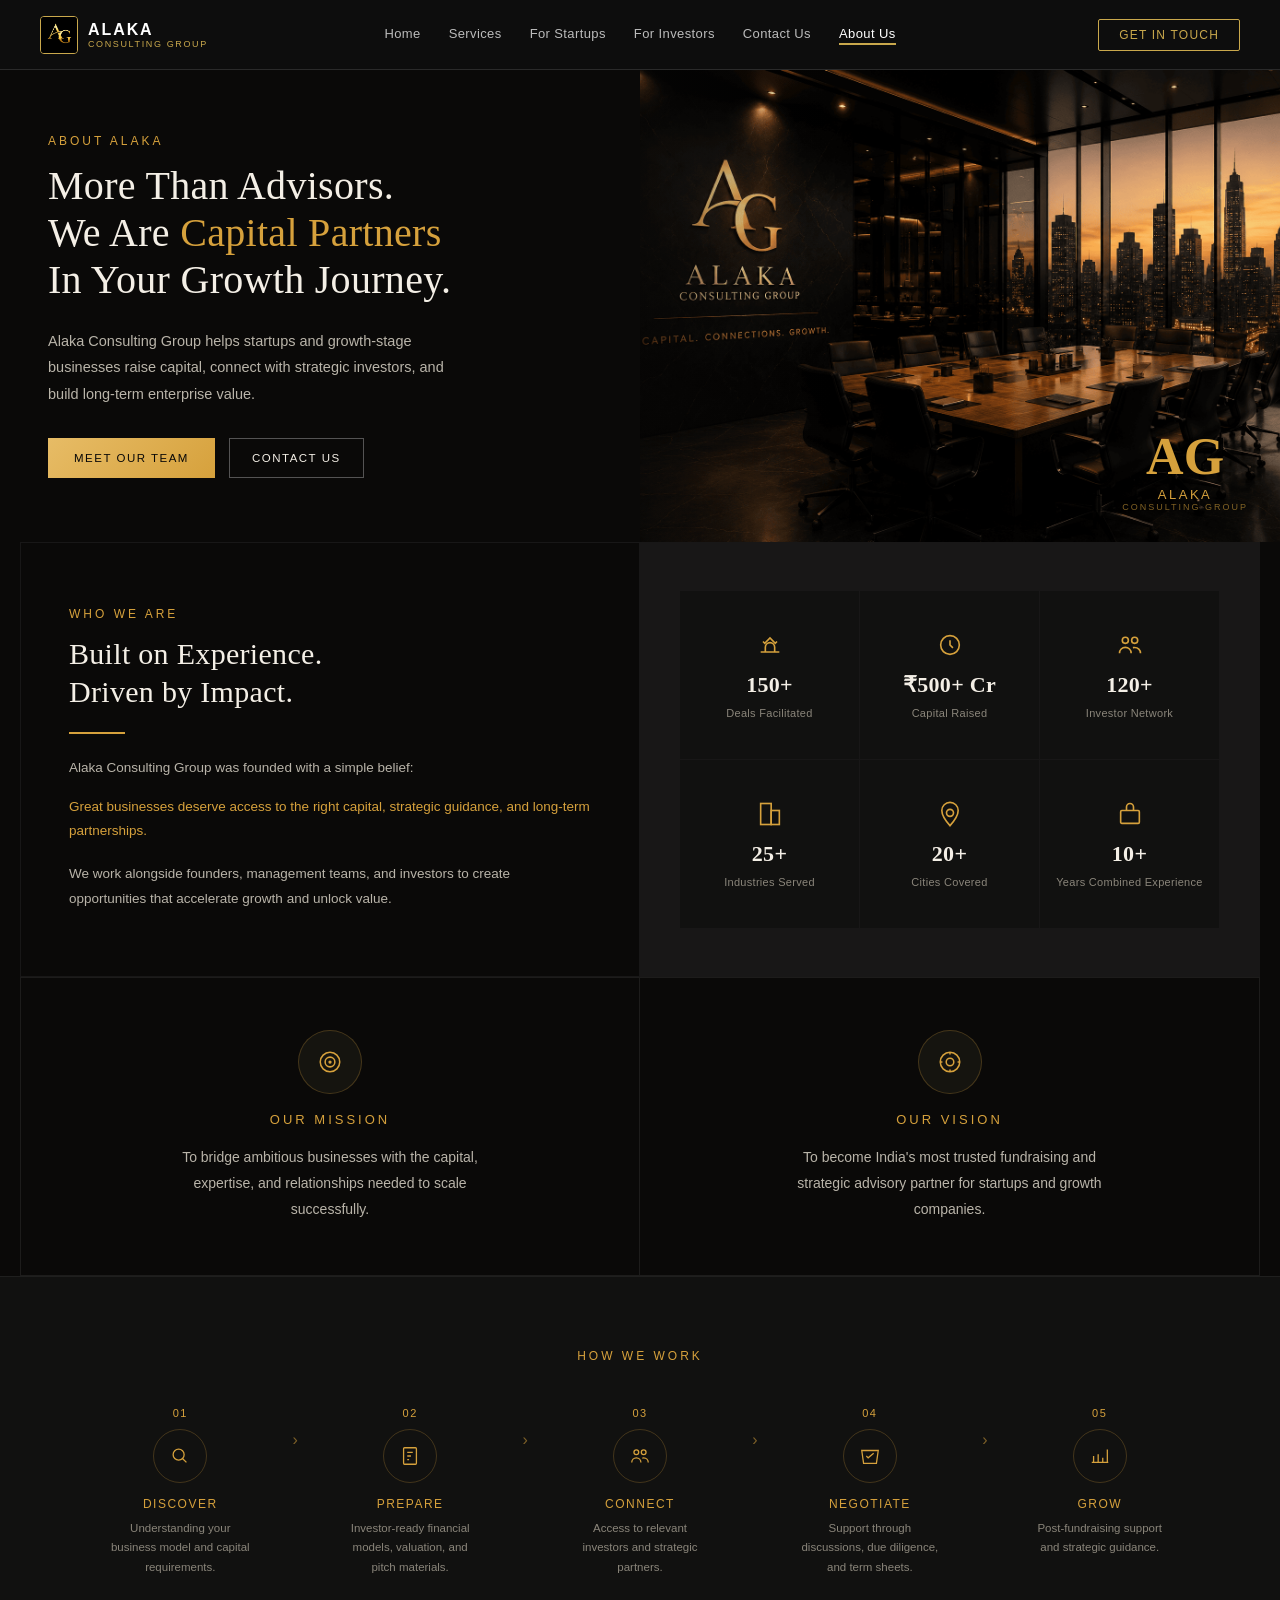
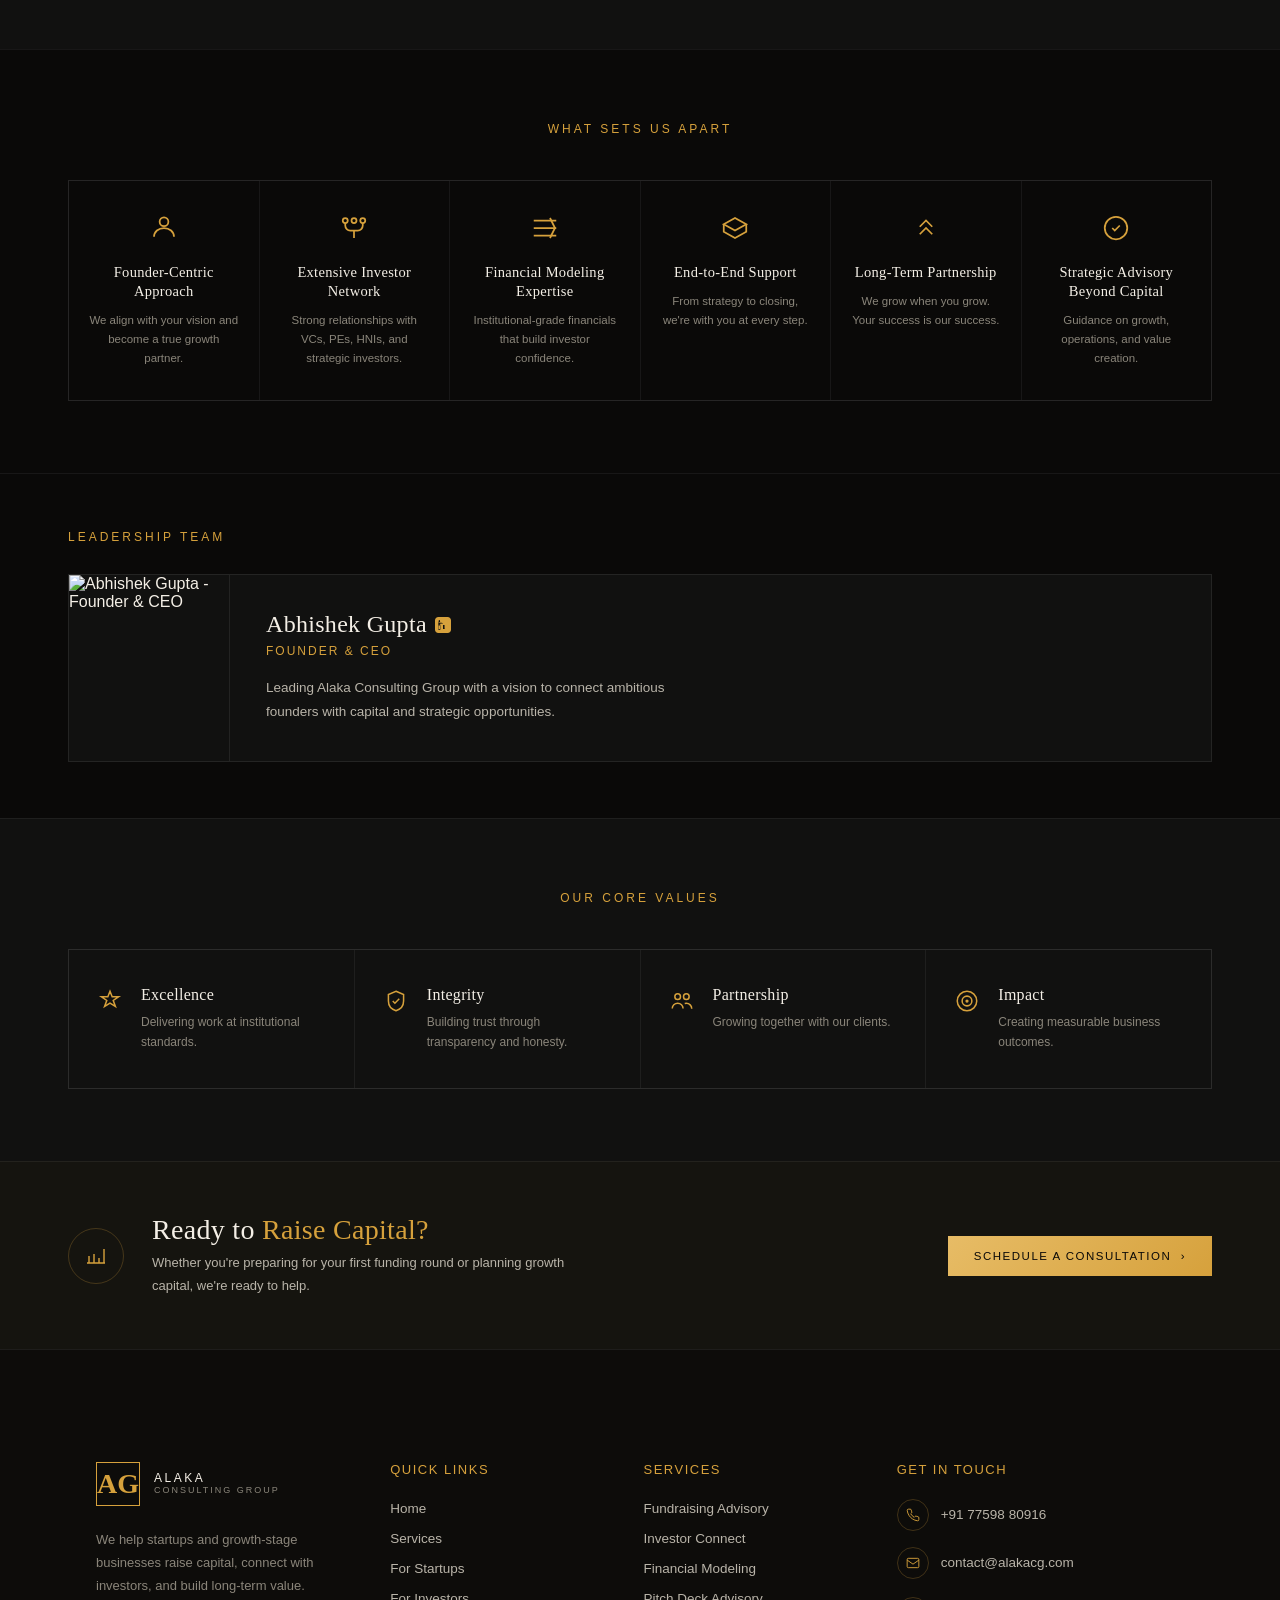
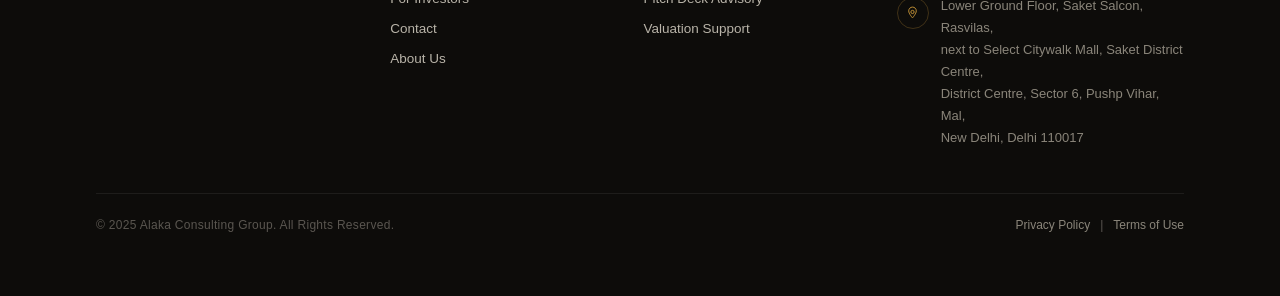
==== about.html @ 91771171 "address added in footer" ====
<!DOCTYPE html>
<html lang="en">
<head>
<meta charset="UTF-8">
<meta name="viewport" content="width=device-width, initial-scale=1.0">
<title>Alaka Consulting Group | About Us</title>
<link rel="stylesheet" href="style.css">
<style>
  :root{
    --black:#0a0908;
    --panel:#111110;
    --panel-2:#15140f;
    --gold:#d6a13c;
    --gold-light:#e7bc66;
    --cream:#f4efe6;
    --gray:#b9b4a9;
    --gray-dim:#8a857a;
    --line:rgba(214,161,60,0.25);
  }
  *{margin:0;padding:0;box-sizing:border-box;}
  body{background:var(--black);color:var(--cream);-webkit-font-smoothing:antialiased;}
  h1,h2,h3,h4{font-family:'Cormorant Garamond',serif;font-weight:500;letter-spacing:0.3px;}
  a{color:inherit;text-decoration:none;}
  img{max-width:100%;display:block;}
  .container{max-width:1240px;margin:0 auto;padding:0 48px;}
  .eyebrow{color:var(--gold);font-size:12px;letter-spacing:3px;text-transform:uppercase;font-weight:500;margin-bottom:14px;}
  .eyebrow.center{text-align:center;}
  .rule{width:56px;height:2px;background:var(--gold);margin-bottom:22px;}
  .rule.center{margin-left:auto;margin-right:auto;}

  .btn-outline{border:1px solid var(--gold);color:var(--gold);font-size:11.5px;letter-spacing:1.5px;text-transform:uppercase;padding:11px 22px;display:inline-flex;align-items:center;gap:8px;transition:all .2s;background:transparent;cursor:pointer;font-family:'Jost',sans-serif;white-space:nowrap;}
  .btn-outline:hover{background:var(--gold);color:var(--black);}
  .btn-outline-dark{border:1px solid rgba(255,255,255,0.3);color:var(--cream);font-size:11.5px;letter-spacing:1.5px;text-transform:uppercase;padding:11px 22px;display:inline-flex;align-items:center;gap:8px;transition:all .2s;}
  .btn-outline-dark:hover{border-color:var(--gold);color:var(--gold);}
  .btn-solid{background:linear-gradient(135deg,var(--gold-light),var(--gold));color:var(--black);font-size:11.5px;letter-spacing:1.5px;text-transform:uppercase;font-weight:500;padding:14px 26px;display:inline-flex;align-items:center;gap:8px;border:none;cursor:pointer;white-space:nowrap;}
  .btn-solid:hover{filter:brightness(1.08);}

  /* HERO */
  .hero{display:grid;grid-template-columns:1fr 1fr;min-height:420px;}
  .hero-left{padding:64px 40px 64px 48px;display:flex;flex-direction:column;justify-content:center;}
  .hero-left h1{font-size:40px;line-height:1.18;color:var(--cream);margin-bottom:24px;}
  .hero-left h1 .accent{color:var(--gold);}
  .hero-left p{font-size:14.5px;line-height:1.85;color:var(--gray);margin-bottom:30px;max-width:400px;}
  .hero-ctas{display:flex;gap:14px;}
  .hero-right{position:relative;overflow:hidden;}
  .hero-right img{width:100%;height:100%;object-fit:cover;}
  .hero-right::after{content:'';position:absolute;inset:0;background:linear-gradient(90deg,rgba(10,9,8,0.42) 0%,rgba(10,9,8,0) 30%);}
  .hero-right .brand-over{position:absolute;bottom:0;right:0;z-index:2;padding:30px 32px;text-align:center;}
  .hero-right .brand-over .bmark{font-family:'Cormorant Garamond',serif;font-size:52px;font-weight:600;color:var(--gold);line-height:1;}
  .hero-right .brand-over .bname{font-family:'Jost',sans-serif;font-size:13px;letter-spacing:2.5px;color:var(--gold);margin-top:4px;}
  .hero-right .brand-over .bsub{font-size:9px;letter-spacing:2px;color:rgba(214,161,60,0.6);}

  /* WHO WE ARE */
  .who-wrap{display:grid;grid-template-columns:1fr 1fr;gap:0;border:1px solid rgba(255,255,255,0.06);}
  .who-left{padding:64px 48px;border-right:1px solid rgba(255,255,255,0.06);}
  .who-left h2{font-size:30px;line-height:1.25;color:var(--cream);margin-bottom:22px;}
  .who-left .gold-quote{color:var(--gold);font-size:13.5px;line-height:1.75;font-weight:400;margin-bottom:20px;}
  .who-left p{font-size:13.5px;line-height:1.85;color:var(--gray);}
  .who-right{padding:48px 40px;display:grid;grid-template-columns:1fr 1fr 1fr;gap:1px;background:rgba(255,255,255,0.06);}
  .stat-box{background:var(--panel);display:flex;flex-direction:column;align-items:center;justify-content:center;text-align:center;padding:30px 14px;gap:10px;}
  .stat-box .si{color:var(--gold);}
  .stat-box .si svg{width:28px;height:28px;}
  .stat-box h3{font-size:22px;color:var(--cream);font-weight:600;line-height:1.1;}
  .stat-box span{font-size:11px;color:var(--gray-dim);letter-spacing:0.3px;}

  /* MISSION / VISION */
  .mv-wrap{display:grid;grid-template-columns:1fr 1fr;border:1px solid rgba(255,255,255,0.08);margin:0;}
  .mv-card{padding:52px 48px;text-align:center;display:flex;flex-direction:column;align-items:center;gap:18px;}
  .mv-card:first-child{border-right:1px solid rgba(255,255,255,0.08);}
  .mv-icon{width:64px;height:64px;border-radius:50%;border:1px solid var(--line);background:var(--panel-2);display:flex;align-items:center;justify-content:center;color:var(--gold);}
  .mv-icon svg{width:26px;height:26px;}
  .mv-card h3{font-size:13px;letter-spacing:3px;text-transform:uppercase;color:var(--gold);font-family:'Jost',sans-serif;font-weight:500;}
  .mv-card p{font-size:14px;line-height:1.85;color:var(--gray);max-width:320px;}

  /* HOW WE WORK */
  .how-section{padding:72px 0;background:var(--panel);border-top:1px solid rgba(255,255,255,0.06);}
  .how-steps{display:flex;align-items:flex-start;justify-content:center;gap:0;margin-top:44px;}
  .how-step{flex:1;display:flex;flex-direction:column;align-items:center;text-align:center;position:relative;padding:0 8px;}
  .how-arrow{color:var(--gold);font-size:16px;padding-top:24px;flex-shrink:0;opacity:0.55;}
  .how-num{font-size:11px;letter-spacing:1.5px;color:var(--gold);margin-bottom:10px;}
  .how-icon-wrap{width:54px;height:54px;border-radius:50%;border:1px solid var(--line);display:flex;align-items:center;justify-content:center;color:var(--gold);margin:0 auto 14px;}
  .how-icon-wrap svg{width:22px;height:22px;}
  .how-step h4{font-size:12px;letter-spacing:1.5px;text-transform:uppercase;font-family:'Jost',sans-serif;font-weight:500;color:var(--gold);margin-bottom:8px;}
  .how-step p{font-size:11.5px;line-height:1.7;color:var(--gray-dim);max-width:140px;}

  /* WHAT SETS US APART */
  .apart-section{padding:72px 0;border-top:1px solid rgba(255,255,255,0.06);}
  .apart-grid{display:grid;grid-template-columns:repeat(6,1fr);gap:1px;background:rgba(255,255,255,0.06);border:1px solid rgba(255,255,255,0.06);margin-top:44px;}
  .apart-card{background:var(--black);padding:32px 20px;text-align:center;}
  .apart-card:hover{background:var(--panel-2);}
  .apart-icon{color:var(--gold);margin:0 auto 16px;}
  .apart-icon svg{width:30px;height:30px;}
  .apart-card h4{font-size:14.5px;color:var(--cream);font-weight:500;margin-bottom:10px;line-height:1.3;}
  .apart-card p{font-size:11.5px;line-height:1.65;color:var(--gray-dim);}

  /* LEADERSHIP */
  .leadership-section{padding:56px 0;border-top:1px solid rgba(255,255,255,0.06);}
  .leader-card{border:1px solid rgba(255,255,255,0.08);background:var(--panel);display:grid;grid-template-columns:160px 1fr;margin-top:30px;}
  .leader-img{overflow:hidden;}
  .leader-img img{width:100%;height:100%;object-fit:cover;object-position:center top;}
  .leader-info{padding:36px 36px;border-left:1px solid rgba(255,255,255,0.08);}
  .leader-info h3{font-size:24px;color:var(--cream);margin-bottom:6px;}
  .leader-info .role{font-size:12px;letter-spacing:2px;color:var(--gold);text-transform:uppercase;font-weight:500;margin-bottom:18px;}
  .leader-info p{font-size:13.5px;line-height:1.8;color:var(--gray);max-width:400px;}

  /* CORE VALUES */
  .values-section{padding:72px 0;border-top:1px solid rgba(255,255,255,0.06);background:var(--panel);}
  .values-grid{display:grid;grid-template-columns:repeat(4,1fr);gap:1px;background:rgba(255,255,255,0.06);border:1px solid rgba(255,255,255,0.06);margin-top:44px;}
  .val-card{background:var(--panel);padding:36px 28px;display:flex;align-items:flex-start;gap:18px;}
  .val-icon{color:var(--gold);flex-shrink:0;margin-top:2px;}
  .val-icon svg{width:26px;height:26px;}
  .val-card h4{font-size:16px;color:var(--cream);font-weight:500;margin-bottom:8px;}
  .val-card p{font-size:12px;line-height:1.7;color:var(--gray-dim);}

  /* FINAL CTA */
  .final-cta{border-top:1px solid rgba(255,255,255,0.06);background:var(--panel-2);}
  .cta-inner{display:flex;align-items:center;justify-content:space-between;gap:40px;padding:52px 48px;}
  .cta-left{display:flex;align-items:center;gap:28px;}
  .cta-icon{width:56px;height:56px;border-radius:50%;border:1px solid var(--line);display:flex;align-items:center;justify-content:center;color:var(--gold);flex-shrink:0;}
  .cta-icon svg{width:24px;height:24px;}
  .cta-text h2{font-size:28px;color:var(--cream);}
  .cta-text h2 .accent{color:var(--gold);}
  .cta-text p{font-size:13px;color:var(--gray);margin-top:6px;max-width:420px;line-height:1.7;}

  @media(max-width:980px){
    .hero{grid-template-columns:1fr;}
    .hero-right{min-height:320px;}
    .who-wrap{grid-template-columns:1fr;}
    .who-right{grid-template-columns:1fr 1fr;}
    .mv-wrap{grid-template-columns:1fr;}
    .mv-card:first-child{border-right:none;border-bottom:1px solid rgba(255,255,255,0.08);}
    .how-steps{flex-direction:column;align-items:center;gap:24px;}
    .how-arrow{display:none;}
    .apart-grid{grid-template-columns:repeat(3,1fr);}
    .values-grid{grid-template-columns:1fr 1fr;}
    .cta-inner{flex-direction:column;align-items:flex-start;}
  }

  @media(max-width:640px){
    .container{padding:0 20px;}
    .hero-left{padding:48px 24px;}
    .who-left{padding:48px 24px;}
    .who-right{padding:32px 24px;grid-template-columns:1fr 1fr;}
    .apart-grid{grid-template-columns:1fr 1fr;}
    .values-grid{grid-template-columns:1fr;}
    .leader-card{grid-template-columns:1fr;}
    .leader-img{height:auto;aspect-ratio:3/4;}
    .leader-info{padding:28px 24px;border-left:none;border-top:1px solid rgba(255,255,255,0.08);}
    .cta-inner{padding:40px 24px;}
    .cta-left{flex-direction:column;align-items:flex-start;gap:16px;}
    .footer-wrap{padding:40px 20px 24px !important;}
    .footer-top-grid{grid-template-columns:1fr !important;gap:32px !important;}
    .footer-bottom-bar{flex-direction:column;align-items:flex-start;gap:10px;}
  }
</style>
</head>
<body>

<!-- NAVIGATION -->
<nav>
  <a href="index.html" class="nav-logo">
    <div class="logo-icon">
      <img src="logo-templates/Alaka-logo.jpeg" alt="Alaka Logo">
    </div>
    <div class="logo-text">
      <div class="top">Alaka</div>
      <div class="sub">Consulting Group</div>
    </div>
  </a>
  <div class="nav-links" id="nav-links">
    <a href="index.html">Home</a>
    <a href="services.html">Services</a>
    <a href="startups.html">For Startups</a>
    <a href="investors.html">For Investors</a>
    <a href="contact.html">Contact Us</a>
    <a href="about.html" class="active">About Us</a>
    <a href="https://forms.gle/SG41uJaHyWQx4Vf59" target="_blank" class="nav-cta nav-cta-mobile">Get In Touch</a>
  </div>
  <div class="nav-actions">
    <a href="https://forms.gle/SG41uJaHyWQx4Vf59" target="_blank" class="nav-cta nav-cta-desktop">Get In Touch</a>
    <button class="nav-toggle" aria-label="Menu" aria-expanded="false" aria-controls="nav-links">
      <span></span>
      <span></span>
      <span></span>
    </button>
  </div>
</nav>

<!-- HERO -->
<section class="hero">
  <div class="hero-left">
    <div class="eyebrow">About Alaka</div>
    <h1>More Than Advisors.<br>We Are <span class="accent">Capital Partners</span><br>In Your Growth Journey.</h1>
    <p>Alaka Consulting Group helps startups and growth-stage businesses raise capital, connect with strategic investors, and build long-term enterprise value.</p>
    <div class="hero-ctas">
      <a href="#" class="btn-solid">Meet Our Team</a>
      <a href="#" class="btn-outline-dark">Contact Us</a>
    </div>
  </div>
  <div class="hero-right">
    <img src="logo-templates/About page photo.png" alt="Alaka Consulting Group About Page Image">
    <div class="brand-over">
      <div class="bmark">AG</div>
      <div class="bname">ALAKA</div>
      <div class="bsub">CONSULTING GROUP</div>
    </div>
  </div>
</section>

<!-- WHO WE ARE + STATS -->
<section style="padding:0;">
  <div class="container" style="padding:0;">
    <div class="who-wrap">
      <div class="who-left">
        <div class="eyebrow">Who We Are</div>
        <h2>Built on Experience.<br>Driven by Impact.</h2>
        <div class="rule"></div>
        <p>Alaka Consulting Group was founded with a simple belief:</p>
        <p class="gold-quote" style="margin-top:14px;">Great businesses deserve access to the right capital, strategic guidance, and long-term partnerships.</p>
        <p>We work alongside founders, management teams, and investors to create opportunities that accelerate growth and unlock value.</p>
      </div>
      <div class="who-right">
        <div class="stat-box">
          <div class="si"><svg viewBox="0 0 24 24" fill="none" stroke="currentColor" stroke-width="1.4"><path d="M6 9l1.5 1.5L12 6l4.5 4.5L18 9M4 18h16"/><path d="M8 18v-4a4 4 0 018 0v4"/></svg></div>
          <h3>150+</h3>
          <span>Deals Facilitated</span>
        </div>
        <div class="stat-box">
          <div class="si"><svg viewBox="0 0 24 24" fill="none" stroke="currentColor" stroke-width="1.4"><circle cx="12" cy="12" r="8"/><path d="M12 8v4l2.5 2.5"/></svg></div>
          <h3>₹500+ Cr</h3>
          <span>Capital Raised</span>
        </div>
        <div class="stat-box">
          <div class="si"><svg viewBox="0 0 24 24" fill="none" stroke="currentColor" stroke-width="1.4"><circle cx="8" cy="8" r="2.6"/><circle cx="16" cy="8" r="2.6"/><path d="M3 19c0-2.8 2.2-5 5-5s5 2.2 5 5M14.5 14.3c.5-.1.9-.2 1.5-.2 2.8 0 5 2.2 5 5"/></svg></div>
          <h3>120+</h3>
          <span>Investor Network</span>
        </div>
        <div class="stat-box">
          <div class="si"><svg viewBox="0 0 24 24" fill="none" stroke="currentColor" stroke-width="1.4"><rect x="4" y="3" width="9" height="18"/><rect x="13" y="9" width="7" height="12"/></svg></div>
          <h3>25+</h3>
          <span>Industries Served</span>
        </div>
        <div class="stat-box">
          <div class="si"><svg viewBox="0 0 24 24" fill="none" stroke="currentColor" stroke-width="1.4"><circle cx="12" cy="11" r="3"/><path d="M12 2C8.1 2 5 5.1 5 9c0 5.2 7 13 7 13s7-7.8 7-13c0-3.9-3.1-7-7-7z"/></svg></div>
          <h3>20+</h3>
          <span>Cities Covered</span>
        </div>
        <div class="stat-box">
          <div class="si"><svg viewBox="0 0 24 24" fill="none" stroke="currentColor" stroke-width="1.4"><rect x="4" y="9" width="16" height="11" rx="1"/><path d="M9 9V6a3 3 0 016 0v3"/></svg></div>
          <h3>10+</h3>
          <span>Years Combined Experience</span>
        </div>
      </div>
    </div>
  </div>
</section>

<!-- MISSION / VISION -->
<section style="padding:0;">
  <div class="container" style="padding:0;">
    <div class="mv-wrap">
      <div class="mv-card">
        <div class="mv-icon">
          <svg viewBox="0 0 24 24" fill="none" stroke="currentColor" stroke-width="1.4"><circle cx="12" cy="12" r="9"/><circle cx="12" cy="12" r="4.5"/><circle cx="12" cy="12" r="0.8" fill="currentColor"/></svg>
        </div>
        <h3>Our Mission</h3>
        <p>To bridge ambitious businesses with the capital, expertise, and relationships needed to scale successfully.</p>
      </div>
      <div class="mv-card">
        <div class="mv-icon">
          <svg viewBox="0 0 24 24" fill="none" stroke="currentColor" stroke-width="1.4"><circle cx="12" cy="12" r="9"/><circle cx="12" cy="12" r="3.5"/><path d="M12 3v2M12 19v2M3 12h2M19 12h2"/></svg>
        </div>
        <h3>Our Vision</h3>
        <p>To become India's most trusted fundraising and strategic advisory partner for startups and growth companies.</p>
      </div>
    </div>
  </div>
</section>

<!-- HOW WE WORK -->
<section class="how-section">
  <div class="container">
    <div class="eyebrow center">How We Work</div>
    <div class="how-steps">
      <div class="how-step">
        <div class="how-num">01</div>
        <div class="how-icon-wrap"><svg viewBox="0 0 24 24" fill="none" stroke="currentColor" stroke-width="1.4"><circle cx="10.5" cy="10.5" r="6"/><path d="M19 19l-4.3-4.3"/></svg></div>
        <h4>Discover</h4>
        <p>Understanding your business model and capital requirements.</p>
      </div>
      <div class="how-arrow">›</div>
      <div class="how-step">
        <div class="how-num">02</div>
        <div class="how-icon-wrap"><svg viewBox="0 0 24 24" fill="none" stroke="currentColor" stroke-width="1.4"><rect x="5" y="3" width="14" height="18" rx="1"/><path d="M9 8h6M9 12h4M9 16h2"/></svg></div>
        <h4>Prepare</h4>
        <p>Investor-ready financial models, valuation, and pitch materials.</p>
      </div>
      <div class="how-arrow">›</div>
      <div class="how-step">
        <div class="how-num">03</div>
        <div class="how-icon-wrap"><svg viewBox="0 0 24 24" fill="none" stroke="currentColor" stroke-width="1.4"><circle cx="8" cy="8" r="2.6"/><circle cx="16" cy="8" r="2.6"/><path d="M3 19c0-2.8 2.2-5 5-5s5 2.2 5 5M14.5 14.3c.5-.1.9-.2 1.5-.2 2.8 0 5 2.2 5 5"/></svg></div>
        <h4>Connect</h4>
        <p>Access to relevant investors and strategic partners.</p>
      </div>
      <div class="how-arrow">›</div>
      <div class="how-step">
        <div class="how-num">04</div>
        <div class="how-icon-wrap"><svg viewBox="0 0 24 24" fill="none" stroke="currentColor" stroke-width="1.4"><path d="M8 12l2 2 6-5"/><path d="M3 6l2 14h14l2-14H3z"/></svg></div>
        <h4>Negotiate</h4>
        <p>Support through discussions, due diligence, and term sheets.</p>
      </div>
      <div class="how-arrow">›</div>
      <div class="how-step">
        <div class="how-num">05</div>
        <div class="how-icon-wrap"><svg viewBox="0 0 24 24" fill="none" stroke="currentColor" stroke-width="1.4"><path d="M3 19h18M5 19v-7m5 7v-9m5 9v-5m5 5V5"/></svg></div>
        <h4>Grow</h4>
        <p>Post-fundraising support and strategic guidance.</p>
      </div>
    </div>
  </div>
</section>

<!-- WHAT SETS US APART -->
<section class="apart-section">
  <div class="container">
    <div class="eyebrow center">What Sets Us Apart</div>
    <div class="apart-grid">
      <div class="apart-card">
        <div class="apart-icon"><svg viewBox="0 0 24 24" fill="none" stroke="currentColor" stroke-width="1.4"><circle cx="12" cy="7" r="3.5"/><path d="M4 19c0-4 3.6-7 8-7s8 3 8 7"/></svg></div>
        <h4>Founder-Centric Approach</h4>
        <p>We align with your vision and become a true growth partner.</p>
      </div>
      <div class="apart-card">
        <div class="apart-icon"><svg viewBox="0 0 24 24" fill="none" stroke="currentColor" stroke-width="1.4"><circle cx="5" cy="6" r="2"/><circle cx="12" cy="6" r="2"/><circle cx="19" cy="6" r="2"/><path d="M5 8v2a4 4 0 004 4h6a4 4 0 004-4V8"/><path d="M12 14v6"/></svg></div>
        <h4>Extensive Investor Network</h4>
        <p>Strong relationships with VCs, PEs, HNIs, and strategic investors.</p>
      </div>
      <div class="apart-card">
        <div class="apart-icon"><svg viewBox="0 0 24 24" fill="none" stroke="currentColor" stroke-width="1.4"><path d="M3 6h18M3 12h18M3 18h18"/><path d="M16 4l4 8-4 8"/></svg></div>
        <h4>Financial Modeling Expertise</h4>
        <p>Institutional-grade financials that build investor confidence.</p>
      </div>
      <div class="apart-card">
        <div class="apart-icon"><svg viewBox="0 0 24 24" fill="none" stroke="currentColor" stroke-width="1.4"><path d="M3 9l9-5 9 5-9 5-9-5z"/><path d="M3 9v6l9 5 9-5V9"/></svg></div>
        <h4>End-to-End Support</h4>
        <p>From strategy to closing, we're with you at every step.</p>
      </div>
      <div class="apart-card">
        <div class="apart-icon"><svg viewBox="0 0 24 24" fill="none" stroke="currentColor" stroke-width="1.4"><path d="M7 11l5-5 5 5M7 17l5-5 5 5"/></svg></div>
        <h4>Long-Term Partnership</h4>
        <p>We grow when you grow. Your success is our success.</p>
      </div>
      <div class="apart-card">
        <div class="apart-icon"><svg viewBox="0 0 24 24" fill="none" stroke="currentColor" stroke-width="1.4"><circle cx="12" cy="12" r="9"/><path d="M9 12l2 2 4-4"/></svg></div>
        <h4>Strategic Advisory Beyond Capital</h4>
        <p>Guidance on growth, operations, and value creation.</p>
      </div>
    </div>
  </div>
</section>

<!-- LEADERSHIP TEAM -->
<section class="leadership-section">
  <div class="container">
    <div class="eyebrow">Leadership Team</div>
    <div class="leader-card">
      <div class="leader-img">
        <img src="logo-templates/Abhishek photo.jpg" alt="Abhishek Gupta - Founder & CEO">
      </div>
      <div class="leader-info">
        <h3><a href="http://linkedin.com/in/abhishekkrgupta" target="_blank" style="display:inline-flex; align-items:center; gap:8px; color: var(--cream); transition: color 0.2s;" onmouseover="this.style.color='var(--gold)'" onmouseout="this.style.color='var(--cream)'">Abhishek Gupta <svg style="width:16px; height:16px; color:var(--gold);" viewBox="0 0 24 24" fill="currentColor"><path d="M19 0h-14c-2.761 0-5 2.239-5 5v14c0 2.761 2.239 5 5 5h14c2.762 0 5-2.239 5-5v-14c0-2.761-2.238-5-5-5zm-11 19h-3v-11h3v11zm-1.5-9.867c-.62 0-1.129-1.03-1.129-2.301 0-1.271.509-2.301 1.129-2.301s1.129 1.03 1.129 2.301c0 1.271-.509 2.301-1.129 2.301zm8.5 8.867h-3v-5.212c0-1.484-.105-3.041-2.04-3.041-2.04 0-2.44 1.56-2.44 3.041v5.212h-3v-5.212h2.742v-1.138c0-1.345.143-3.041 2.132-3.041 1.84 0 2.18.89 2.18 2.123v1.138h2.742v5.212z"/></svg></a></h3>
        <div class="role">Founder &amp; CEO</div>
        <p>Leading Alaka Consulting Group with a vision to connect ambitious founders with capital and strategic opportunities.</p>
      </div>
    </div>
  </div>
</section>

<!-- CORE VALUES -->
<section class="values-section">
  <div class="container">
    <div class="eyebrow center">Our Core Values</div>
    <div class="values-grid">
      <div class="val-card">
        <div class="val-icon"><svg viewBox="0 0 24 24" fill="none" stroke="currentColor" stroke-width="1.4"><path d="M12 3l2 5h6l-5 3.5 2 5.5L12 14l-5 3 2-5.5L4 8h6z"/></svg></div>
        <div>
          <h4>Excellence</h4>
          <p>Delivering work at institutional standards.</p>
        </div>
      </div>
      <div class="val-card">
        <div class="val-icon"><svg viewBox="0 0 24 24" fill="none" stroke="currentColor" stroke-width="1.4"><path d="M12 3l7 3v6c0 4.5-3 7.7-7 9-4-1.3-7-4.5-7-9V6l7-3z"/><path d="M9 12l2 2 4-4"/></svg></div>
        <div>
          <h4>Integrity</h4>
          <p>Building trust through transparency and honesty.</p>
        </div>
      </div>
      <div class="val-card">
        <div class="val-icon"><svg viewBox="0 0 24 24" fill="none" stroke="currentColor" stroke-width="1.4"><circle cx="8" cy="8" r="2.6"/><circle cx="16" cy="8" r="2.6"/><path d="M3 19c0-2.8 2.2-5 5-5s5 2.2 5 5M14.5 14.3c.5-.1.9-.2 1.5-.2 2.8 0 5 2.2 5 5"/></svg></div>
        <div>
          <h4>Partnership</h4>
          <p>Growing together with our clients.</p>
        </div>
      </div>
      <div class="val-card">
        <div class="val-icon"><svg viewBox="0 0 24 24" fill="none" stroke="currentColor" stroke-width="1.4"><circle cx="12" cy="12" r="9"/><circle cx="12" cy="12" r="4.5"/><circle cx="12" cy="12" r="0.8" fill="currentColor"/></svg></div>
        <div>
          <h4>Impact</h4>
          <p>Creating measurable business outcomes.</p>
        </div>
      </div>
    </div>
  </div>
</section>

<!-- FINAL CTA -->
<section class="final-cta">
  <div class="cta-inner container">
    <div class="cta-left">
      <div class="cta-icon">
        <svg viewBox="0 0 24 24" fill="none" stroke="currentColor" stroke-width="1.4"><path d="M3 19h18M5 19v-7m5 7v-9m5 9v-5m5 5V5"/></svg>
      </div>
      <div class="cta-text">
        <h2>Ready to <span class="accent">Raise Capital?</span></h2>
        <p>Whether you're preparing for your first funding round or planning growth capital, we're ready to help.</p>
      </div>
    </div>
    <a href="#" class="btn-solid">Schedule a Consultation &nbsp;›</a>
  </div>
</section>


<!-- FOOTER -->
<footer style="background:#0d0c0a;border-top:1px solid rgba(255,255,255,0.07);">
  <div class="footer-wrap" style="max-width:1240px;margin:0 auto;padding:56px 48px 32px;">

    <!-- Top Row -->
    <div class="footer-top-grid" style="display:grid;grid-template-columns:1.2fr 1fr 1fr 1.4fr;gap:48px;padding-bottom:44px;border-bottom:1px solid rgba(255,255,255,0.07);">

      <!-- Brand -->
      <div>
        <div style="display:flex;align-items:center;gap:14px;margin-bottom:22px;">
          <span style="font-family:'Cormorant Garamond',serif;font-size:28px;font-weight:600;color:#d6a13c;border:1.5px solid #d6a13c;width:44px;height:44px;display:flex;align-items:center;justify-content:center;flex-shrink:0;">AG</span>
          <div style="display:flex;flex-direction:column;line-height:1.2;">
            <b style="font-family:'Jost',sans-serif;font-size:12px;font-weight:500;letter-spacing:2.5px;color:#f4efe6;">ALAKA</b>
            <span style="font-size:9px;letter-spacing:2px;color:#8a857a;">CONSULTING GROUP</span>
          </div>
        </div>
        <p style="font-size:13px;line-height:1.8;color:#8a857a;max-width:220px;">We help startups and growth-stage businesses raise capital, connect with investors, and build long-term value.</p>
      </div>

      <!-- Quick Links -->
      <div>
        <h4 style="font-family:'Jost',sans-serif;font-size:13px;letter-spacing:1.5px;color:#d6a13c;font-weight:500;text-transform:uppercase;margin-bottom:22px;">Quick Links</h4>
        <ul style="list-style:none;display:flex;flex-direction:column;gap:12px;">
          <li><a href="index.html" style="font-size:13.5px;color:#b9b4a9;text-decoration:none;transition:color .2s;" onmouseover="this.style.color='#d6a13c'" onmouseout="this.style.color='#b9b4a9'">Home</a></li>
          <li><a href="services.html" style="font-size:13.5px;color:#b9b4a9;text-decoration:none;" onmouseover="this.style.color='#d6a13c'" onmouseout="this.style.color='#b9b4a9'">Services</a></li>
          <li><a href="startups.html" style="font-size:13.5px;color:#b9b4a9;text-decoration:none;" onmouseover="this.style.color='#d6a13c'" onmouseout="this.style.color='#b9b4a9'">For Startups</a></li>
          <li><a href="investors.html" style="font-size:13.5px;color:#b9b4a9;text-decoration:none;" onmouseover="this.style.color='#d6a13c'" onmouseout="this.style.color='#b9b4a9'">For Investors</a></li>
          <li><a href="contact.html" style="font-size:13.5px;color:#b9b4a9;text-decoration:none;" onmouseover="this.style.color='#d6a13c'" onmouseout="this.style.color='#b9b4a9'">Contact</a></li>
          <li><a href="about.html" style="font-size:13.5px;color:#b9b4a9;text-decoration:none;" onmouseover="this.style.color='#d6a13c'" onmouseout="this.style.color='#b9b4a9'">About Us</a></li>
        </ul>
      </div>

      <!-- Services -->
      <div>
        <h4 style="font-family:'Jost',sans-serif;font-size:13px;letter-spacing:1.5px;color:#d6a13c;font-weight:500;text-transform:uppercase;margin-bottom:22px;">Services</h4>
        <ul style="list-style:none;display:flex;flex-direction:column;gap:12px;">
          <li><a href="#" style="font-size:13.5px;color:#b9b4a9;text-decoration:none;" onmouseover="this.style.color='#d6a13c'" onmouseout="this.style.color='#b9b4a9'">Fundraising Advisory</a></li>
          <li><a href="#" style="font-size:13.5px;color:#b9b4a9;text-decoration:none;" onmouseover="this.style.color='#d6a13c'" onmouseout="this.style.color='#b9b4a9'">Investor Connect</a></li>
          <li><a href="#" style="font-size:13.5px;color:#b9b4a9;text-decoration:none;" onmouseover="this.style.color='#d6a13c'" onmouseout="this.style.color='#b9b4a9'">Financial Modeling</a></li>
          <li><a href="#" style="font-size:13.5px;color:#b9b4a9;text-decoration:none;" onmouseover="this.style.color='#d6a13c'" onmouseout="this.style.color='#b9b4a9'">Pitch Deck Advisory</a></li>
          <li><a href="#" style="font-size:13.5px;color:#b9b4a9;text-decoration:none;" onmouseover="this.style.color='#d6a13c'" onmouseout="this.style.color='#b9b4a9'">Valuation Support</a></li>
        </ul>
      </div>

      <!-- Get in Touch -->
      <div>
        <h4 style="font-family:'Jost',sans-serif;font-size:13px;letter-spacing:1.5px;color:#d6a13c;font-weight:500;text-transform:uppercase;margin-bottom:22px;">Get in Touch</h4>
        <div style="display:flex;flex-direction:column;gap:16px;">
          <!-- Phone -->
          <div style="display:flex;align-items:center;gap:12px;">
            <span style="width:32px;height:32px;border-radius:50%;border:1px solid rgba(214,161,60,0.25);display:flex;align-items:center;justify-content:center;flex-shrink:0;">
              <svg width="14" height="14" viewBox="0 0 24 24" fill="none" stroke="#d6a13c" stroke-width="1.6"><path d="M22 16.9v3a2 2 0 01-2.2 2 19.8 19.8 0 01-8.6-3.1 19.5 19.5 0 01-6-6 19.8 19.8 0 01-3.1-8.7A2 2 0 014.1 2h3a2 2 0 012 1.7c.1 1 .4 2 .7 2.9a2 2 0 01-.4 2.1L8.1 9.9a16 16 0 006 6l1.3-1.3a2 2 0 012.1-.5c.9.3 1.9.6 2.9.7a2 2 0 011.6 2.1z"/></svg>
            </span>
            <a href="tel:+917759880916" style="font-size:13.5px;color:#b9b4a9;text-decoration:none;" onmouseover="this.style.color='#d6a13c'" onmouseout="this.style.color='#b9b4a9'">+91 77598 80916</a>
          </div>
          <!-- Email -->
          <div style="display:flex;align-items:center;gap:12px;">
            <span style="width:32px;height:32px;border-radius:50%;border:1px solid rgba(214,161,60,0.25);display:flex;align-items:center;justify-content:center;flex-shrink:0;">
              <svg width="14" height="14" viewBox="0 0 24 24" fill="none" stroke="#d6a13c" stroke-width="1.6"><rect x="2" y="4" width="20" height="16" rx="2"/><path d="M2 7l10 7 10-7"/></svg>
            </span>
            <a href="mailto:contact@alakacg.com" style="font-size:13.5px;color:#b9b4a9;text-decoration:none;" onmouseover="this.style.color='#d6a13c'" onmouseout="this.style.color='#b9b4a9'">contact@alakacg.com</a>
          </div>
          <!-- Address -->
          <div style="display:flex;align-items:flex-start;gap:12px;">
            <span style="width:32px;height:32px;border-radius:50%;border:1px solid rgba(214,161,60,0.25);display:flex;align-items:center;justify-content:center;flex-shrink:0;margin-top:2px;">
              <svg width="13" height="13" viewBox="0 0 24 24" fill="none" stroke="#d6a13c" stroke-width="1.6"><circle cx="12" cy="11" r="3"/><path d="M12 2C8.1 2 5 5.1 5 9c0 5.2 7 13 7 13s7-7.8 7-13c0-3.9-3.1-7-7-7z"/></svg>
            </span>
            <p style="font-size:13px;color:#8a857a;line-height:1.7;margin:0;">Lower Ground Floor, Saket Salcon, Rasvilas,<br>next to Select Citywalk Mall, Saket District Centre,<br>District Centre, Sector 6, Pushp Vihar, Mal,<br>New Delhi, Delhi 110017</p>
          </div>
        </div>
      </div>
    </div>

    <!-- Bottom Bar -->
    <div class="footer-bottom-bar" style="display:flex;align-items:center;justify-content:space-between;padding-top:24px;flex-wrap:wrap;gap:12px;">
      <span style="font-size:12px;color:#5a5650;letter-spacing:0.3px;">© 2025 Alaka Consulting Group. All Rights Reserved.</span>
      <div style="display:flex;align-items:center;gap:6px;">
        <a href="#" style="font-size:12px;color:#8a857a;text-decoration:none;" onmouseover="this.style.color='#d6a13c'" onmouseout="this.style.color='#8a857a'">Privacy Policy</a>
        <span style="color:#5a5650;font-size:12px;padding:0 4px;">|</span>
        <a href="#" style="font-size:12px;color:#8a857a;text-decoration:none;" onmouseover="this.style.color='#d6a13c'" onmouseout="this.style.color='#8a857a'">Terms of Use</a>
      </div>
    </div>

  </div>
</footer>

  <script>
    const siteNav = document.querySelector('nav');
    const navToggle = document.querySelector('.nav-toggle');
    const navLinks = document.querySelector('.nav-links');
    let lockedScrollY = 0;

    function openNav() {
      lockedScrollY = window.scrollY;
      navLinks.classList.add('nav-open');
      navToggle.classList.add('active');
      navToggle.setAttribute('aria-expanded', 'true');
      document.body.style.top = `-${lockedScrollY}px`;
      document.body.classList.add('nav-lock');
    }

    function closeNav() {
      navLinks.classList.remove('nav-open');
      navToggle.classList.remove('active');
      navToggle.setAttribute('aria-expanded', 'false');
      document.body.classList.remove('nav-lock');
      document.body.style.top = '';
      window.scrollTo(0, lockedScrollY);
    }

    navToggle.addEventListener('click', () => {
      if (navLinks.classList.contains('nav-open')) {
        closeNav();
      } else {
        openNav();
      }
    });

    document.querySelectorAll('.nav-links a').forEach(link => {
      link.addEventListener('click', closeNav);
    });

    document.addEventListener('keydown', (e) => {
      if (e.key === 'Escape') closeNav();
    });

    window.addEventListener('scroll', () => {
      siteNav.classList.toggle('scrolled', window.scrollY > 10);
    }, { passive: true });
  </script>
</body>
</html>
---- style.css ----
/* Global Reset & Typography */
* {
  box-sizing: border-box;
  margin: 0;
  padding: 0;
}

html {
  overflow-x: hidden;
}

body {
  max-width: 100%;
}

:root {
  --gold: #C9952A;
  --gold-light: #E4B84A;
  --bg: #0A0A0A;
  --surface: #111111;
  --surface2: #181818;
  --border: #242424;
  --text: #E8E8E8;
  --muted: #888888;
  --white: #FFFFFF;
}

body {
  font-family: 'Segoe UI', Arial, sans-serif;
  background: #0d0d0d;
  color: #fff;
}

/* Navbar Core */
nav {
  display: grid;
  grid-template-columns: 1fr auto 1fr;
  align-items: center;
  padding: 1rem 2.5rem;
  background: #0d0d0d;
  border-bottom: 0.5px solid #2a2a2a;
  position: sticky;
  top: 0;
  z-index: 100;
  height: 70px;
  transition: background 0.3s ease, box-shadow 0.3s ease;
}

nav.scrolled {
  background: #0d0d0d;
  box-shadow: 0 8px 30px rgba(0, 0, 0, 0.35);
}

.nav-logo {
  display: flex;
  align-items: center;
  gap: 10px;
  text-decoration: none;
  color: inherit;
  justify-self: start;
  transition: opacity 0.2s ease;
}

.nav-logo:hover {
  opacity: 0.8;
}

.logo-icon {
  width: 38px;
  height: 38px;
  border: 1.5px solid #c9a84c;
  border-radius: 4px;
  display: flex;
  align-items: center;
  justify-content: center;
  overflow: hidden;
}

.logo-icon img {
  width: 100%;
  height: 100%;
  object-fit: cover;
}

.logo-text .top {
  font-size: 16px;
  font-weight: 600;
  letter-spacing: 0.12em;
  color: #fff;
  text-transform: uppercase;
}

.logo-text .sub {
  font-size: 9px;
  letter-spacing: 0.18em;
  color: #c9a84c;
  text-transform: uppercase;
}

/* Navigation Links */
.nav-links {
  display: flex;
  gap: 1.75rem;
  align-items: center;
  justify-self: center;
}

.nav-actions {
  display: flex;
  align-items: center;
  justify-self: end;
  gap: 1rem;
}

.nav-cta-mobile {
  display: none;
}

.footer-logo {
  display: flex;
  align-items: center;
  gap: 14px;
  text-decoration: none;
}

.footer-logo-mark {
  width: 44px;
  height: 44px;
  border: 1.5px solid var(--gold);
  display: flex;
  align-items: center;
  justify-content: center;
  font-family: 'Playfair Display', serif;
  font-size: 18px;
  color: var(--gold);
  font-weight: 700;
  letter-spacing: 1px;
}

.footer-logo-text {
  display: flex;
  flex-direction: column;
  line-height: 1.2;
}

.footer-logo-text span:first-child {
  font-size: 12px;
  font-weight: 600;
  letter-spacing: 2px;
  color: var(--white);
  text-transform: uppercase;
}

.footer-logo-text span:last-child {
  font-size: 10px;
  letter-spacing: 2px;
  color: var(--muted);
  text-transform: uppercase;
}

.nav-links a {
  position: relative;
  font-size: 13px;
  color: #bbb;
  text-decoration: none;
  letter-spacing: 0.03em;
  padding-bottom: 4px;
  transition: color 0.2s ease;
}

.nav-links a::after {
  content: '';
  position: absolute;
  left: 0;
  bottom: 0;
  width: 0;
  height: 1.5px;
  background: #c9a84c;
  transition: width 0.25s ease;
}

.nav-links a:hover,
.nav-links a.active {
  color: #fff;
}

.nav-links a:hover::after,
.nav-links a.active::after {
  width: 100%;
}

.nav-links a.nav-cta::after {
  display: none;
}

/* CTA Button */
.nav-cta {
  border: 1.5px solid #c9a84c;
  background: transparent;
  color: #c9a84c;
  padding: 8px 20px;
  font-size: 12px;
  letter-spacing: 0.1em;
  text-transform: uppercase;
  text-decoration: none;
  border-radius: 2px;
  transition: all 0.2s ease;
}

.nav-cta:hover {
  background: #c9a84c;
  color: #0d0d0d;
}

/* Mobile Toggle */
.nav-toggle {
  display: none;
  flex-direction: column;
  justify-content: space-between;
  width: 30px;
  height: 20px;
  background: transparent;
  border: none;
  cursor: pointer;
  padding: 0;
  z-index: 110;
  justify-self: end;
}

.nav-toggle span {
  display: block;
  width: 100%;
  height: 2px;
  background: #c9a84c;
  transition: all 0.3s ease;
}

.nav-toggle.active span:nth-child(1) {
  transform: translateY(9px) rotate(45deg);
}

.nav-toggle.active span:nth-child(2) {
  opacity: 0;
}

.nav-toggle.active span:nth-child(3) {
  transform: translateY(-9px) rotate(-45deg);
}

/* Responsive Design */
body.nav-lock {
  position: fixed;
  width: 100%;
}

@media (max-width: 768px) {
  nav {
    display: flex;
    justify-content: space-between;
    padding: 1rem;
  }

  .nav-toggle {
    display: flex;
  }

  .nav-actions {
    justify-self: unset;
  }

  .nav-links {
    display: flex;
    position: fixed;
    top: 70px;
    right: 0;
    width: 100%;
    height: calc(100vh - 70px);
    background: #0d0d0d;
    flex-direction: column;
    justify-content: center;
    align-items: center;
    gap: 2rem;
    transform: translateX(100%);
    transition: transform 0.35s ease-in-out;
    z-index: 105;
    border-top: 0.5px solid #2a2a2a;
  }

  .nav-links.nav-open {
    transform: translateX(0);
  }

  .nav-links a {
    font-size: 18px; /* Slightly larger for better mobile accessibility */
    opacity: 0;
    transform: translateY(14px);
    transition: opacity 0.35s ease, transform 0.35s ease, color 0.2s ease;
  }

  .nav-links.nav-open a {
    opacity: 1;
    transform: translateY(0);
  }

  .nav-links.nav-open a:nth-child(1) { transition-delay: 0.05s; }
  .nav-links.nav-open a:nth-child(2) { transition-delay: 0.1s; }
  .nav-links.nav-open a:nth-child(3) { transition-delay: 0.15s; }
  .nav-links.nav-open a:nth-child(4) { transition-delay: 0.2s; }
  .nav-links.nav-open a:nth-child(5) { transition-delay: 0.25s; }
  .nav-links.nav-open a:nth-child(6) { transition-delay: 0.3s; }
  .nav-links.nav-open a:nth-child(7) { transition-delay: 0.35s; }

  .nav-cta-desktop {
    display: none;
  }

  .nav-cta-mobile {
    display: inline-block;
    margin-top: 10px;
  }
}

/* FOOTER */
footer {
  background: var(--surface);
  border-top: 1px solid var(--border);
  padding: 56px 48px 32px;
}

.footer-grid {
  display: grid;
  grid-template-columns: 1.6fr 1fr 1fr 1fr;
  gap: 48px;
  margin-bottom: 48px;
}

.footer-brand p {
  font-size: 13px;
  color: var(--muted);
  line-height: 1.75;
  margin-top: 18px;
  max-width: 240px;
}

.footer-col h3 {
  font-size: 11px;
  letter-spacing: 2px;
  text-transform: uppercase;
  color: var(--gold);
  font-weight: 600;
  margin-bottom: 20px;
}

.footer-col ul { list-style: none; }
.footer-col ul li { margin-bottom: 10px; }
.footer-col ul a {
  text-decoration: none;
  color: var(--muted);
  font-size: 13px;
  transition: color 0.2s;
}
.footer-col ul a:hover { color: var(--white); }

.footer-contact-item {
  display: flex;
  align-items: flex-start;
  gap: 10px;
  margin-bottom: 12px;
}

.footer-contact-item svg { width: 13px; height: 13px; stroke: var(--gold); fill: none; stroke-width: 2; flex-shrink: 0; margin-top: 3px; }
.footer-contact-item span { font-size: 13px; color: var(--muted); line-height: 1.5; }

.footer-bottom {
  border-top: 1px solid var(--border);
  padding-top: 24px;
  display: flex;
  justify-content: space-between;
  align-items: center;
}

.footer-bottom p { font-size: 11px; color: var(--muted); }
.footer-bottom-links { display: flex; gap: 24px; }
.footer-bottom-links a { font-size: 11px; color: var(--muted); text-decoration: none; }
.footer-bottom-links a:hover { color: var(--white); }
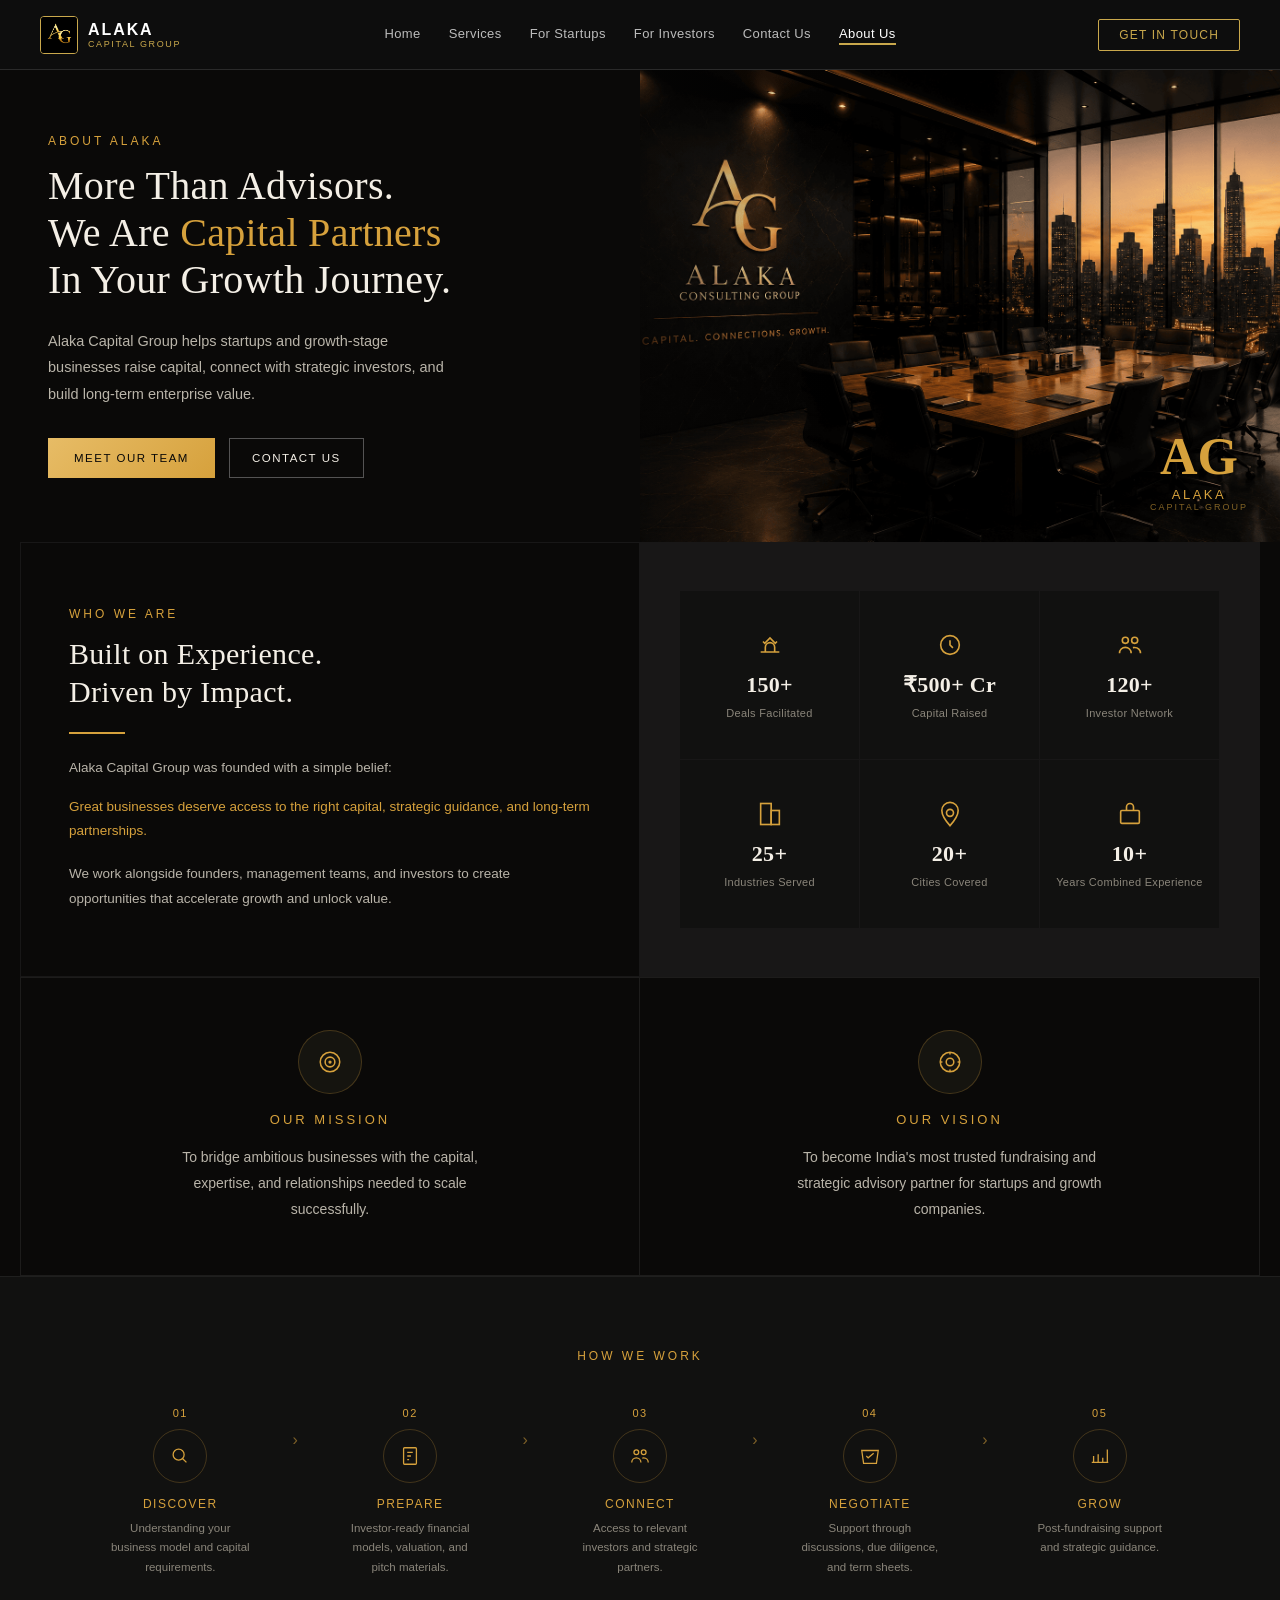
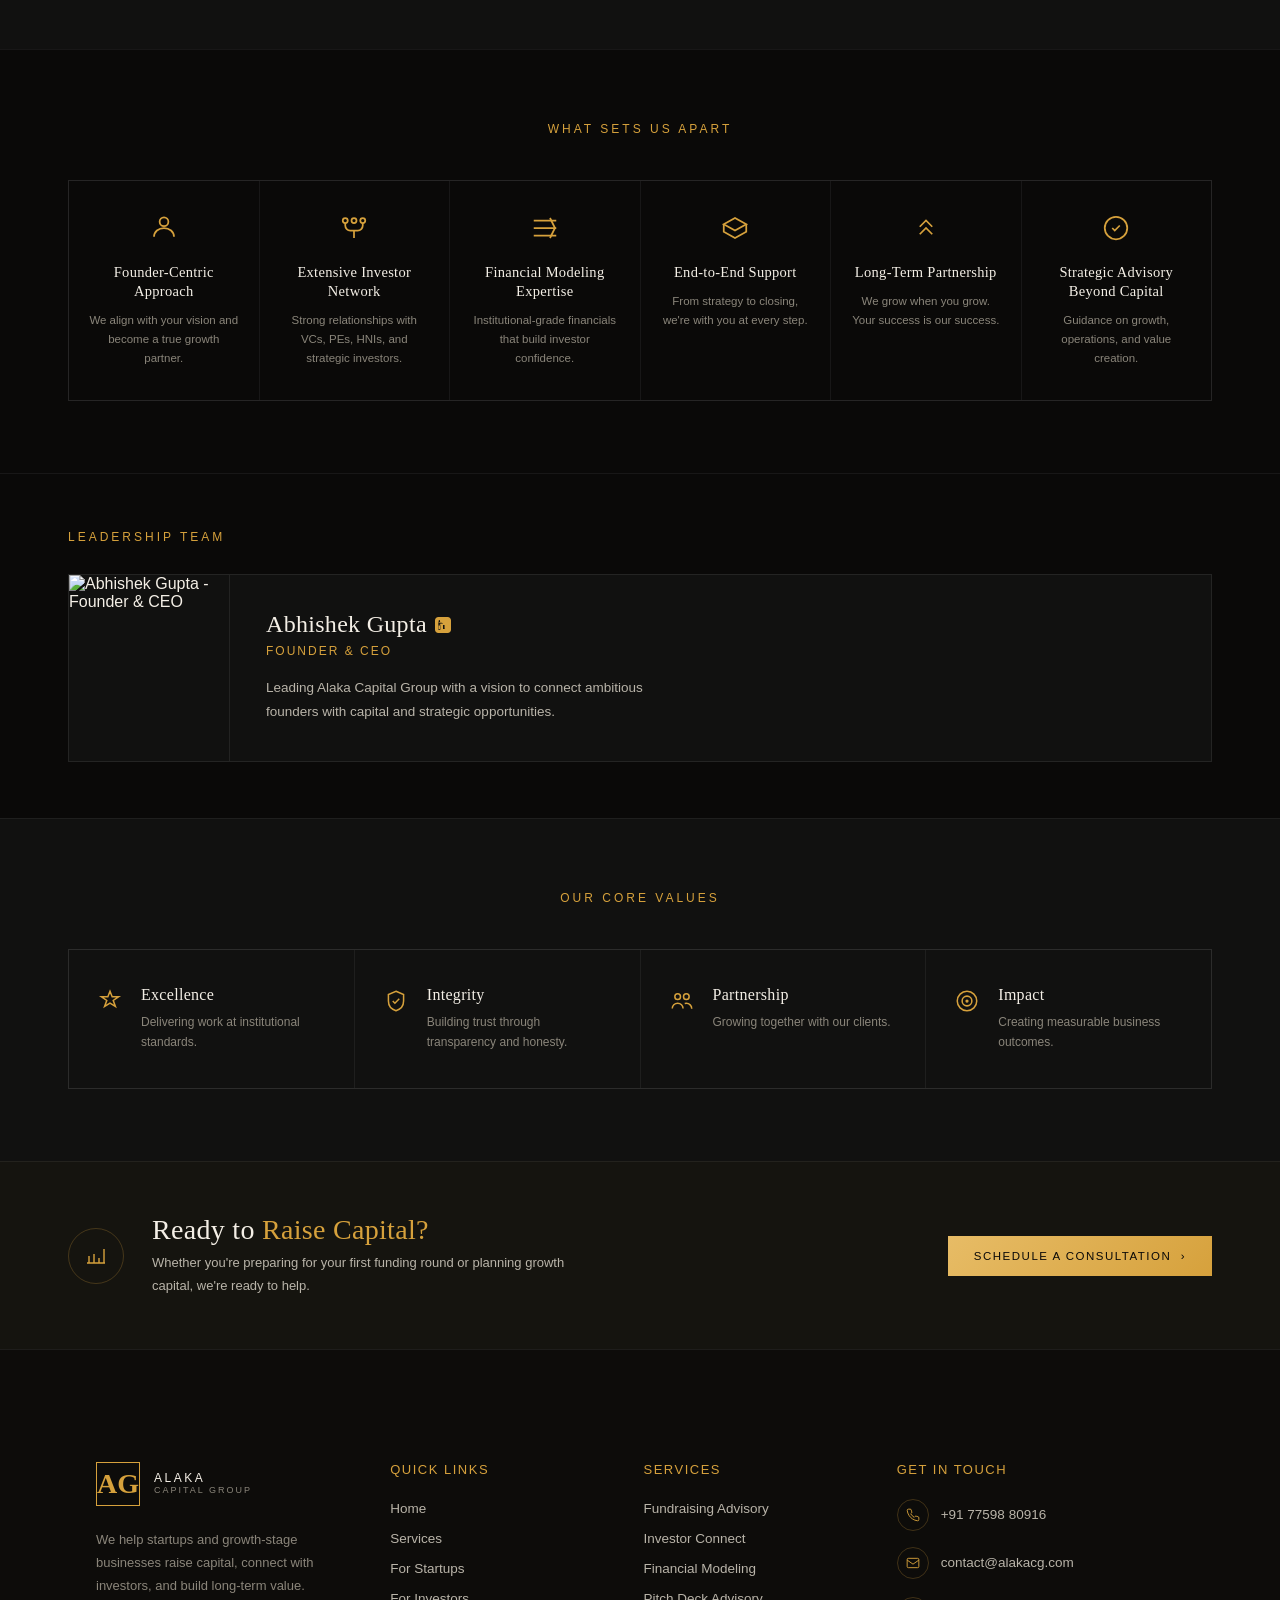
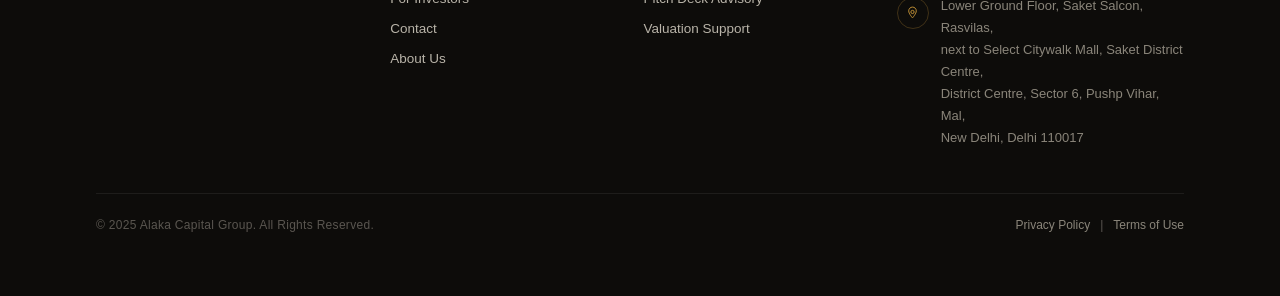
==== commit 93912532: "name change name change" ====
--- a/about.html
+++ b/about.html
@@ -3,7 +3,7 @@
 <head>
 <meta charset="UTF-8">
 <meta name="viewport" content="width=device-width, initial-scale=1.0">
-<title>Alaka Consulting Group | About Us</title>
+<title>Alaka Capital Group | About Us</title>
 <link rel="stylesheet" href="style.css">
 <style>
   :root{
@@ -153,6 +153,15 @@
     .footer-bottom-bar{flex-direction:column;align-items:flex-start;gap:10px;}
   }
 </style>
+<!-- Google tag (gtag.js) -->
+<script async src="https://www.googletagmanager.com/gtag/js?id=G-HQRPEJ8D8S"></script>
+<script>
+  window.dataLayer = window.dataLayer || [];
+  function gtag(){dataLayer.push(arguments);}
+  gtag('js', new Date());
+
+  gtag('config', 'G-HQRPEJ8D8S');
+</script>
 </head>
 <body>
 
@@ -164,7 +173,7 @@
     </div>
     <div class="logo-text">
       <div class="top">Alaka</div>
-      <div class="sub">Consulting Group</div>
+      <div class="sub">Capital Group</div>
     </div>
   </a>
   <div class="nav-links" id="nav-links">
@@ -191,18 +200,18 @@
   <div class="hero-left">
     <div class="eyebrow">About Alaka</div>
     <h1>More Than Advisors.<br>We Are <span class="accent">Capital Partners</span><br>In Your Growth Journey.</h1>
-    <p>Alaka Consulting Group helps startups and growth-stage businesses raise capital, connect with strategic investors, and build long-term enterprise value.</p>
+    <p>Alaka Capital Group helps startups and growth-stage businesses raise capital, connect with strategic investors, and build long-term enterprise value.</p>
     <div class="hero-ctas">
       <a href="#" class="btn-solid">Meet Our Team</a>
       <a href="#" class="btn-outline-dark">Contact Us</a>
     </div>
   </div>
   <div class="hero-right">
-    <img src="logo-templates/About page photo.png" alt="Alaka Consulting Group About Page Image">
+    <img src="logo-templates/About page photo.png" alt="Alaka Capital Group About Page Image">
     <div class="brand-over">
       <div class="bmark">AG</div>
       <div class="bname">ALAKA</div>
-      <div class="bsub">CONSULTING GROUP</div>
+      <div class="bsub">CAPITAL GROUP</div>
     </div>
   </div>
 </section>
@@ -215,7 +224,7 @@
         <div class="eyebrow">Who We Are</div>
         <h2>Built on Experience.<br>Driven by Impact.</h2>
         <div class="rule"></div>
-        <p>Alaka Consulting Group was founded with a simple belief:</p>
+        <p>Alaka Capital Group was founded with a simple belief:</p>
         <p class="gold-quote" style="margin-top:14px;">Great businesses deserve access to the right capital, strategic guidance, and long-term partnerships.</p>
         <p>We work alongside founders, management teams, and investors to create opportunities that accelerate growth and unlock value.</p>
       </div>
@@ -370,7 +379,7 @@
       <div class="leader-info">
         <h3><a href="http://linkedin.com/in/abhishekkrgupta" target="_blank" style="display:inline-flex; align-items:center; gap:8px; color: var(--cream); transition: color 0.2s;" onmouseover="this.style.color='var(--gold)'" onmouseout="this.style.color='var(--cream)'">Abhishek Gupta <svg style="width:16px; height:16px; color:var(--gold);" viewBox="0 0 24 24" fill="currentColor"><path d="M19 0h-14c-2.761 0-5 2.239-5 5v14c0 2.761 2.239 5 5 5h14c2.762 0 5-2.239 5-5v-14c0-2.761-2.238-5-5-5zm-11 19h-3v-11h3v11zm-1.5-9.867c-.62 0-1.129-1.03-1.129-2.301 0-1.271.509-2.301 1.129-2.301s1.129 1.03 1.129 2.301c0 1.271-.509 2.301-1.129 2.301zm8.5 8.867h-3v-5.212c0-1.484-.105-3.041-2.04-3.041-2.04 0-2.44 1.56-2.44 3.041v5.212h-3v-5.212h2.742v-1.138c0-1.345.143-3.041 2.132-3.041 1.84 0 2.18.89 2.18 2.123v1.138h2.742v5.212z"/></svg></a></h3>
         <div class="role">Founder &amp; CEO</div>
-        <p>Leading Alaka Consulting Group with a vision to connect ambitious founders with capital and strategic opportunities.</p>
+        <p>Leading Alaka Capital Group with a vision to connect ambitious founders with capital and strategic opportunities.</p>
       </div>
     </div>
   </div>
@@ -443,7 +452,7 @@
           <span style="font-family:'Cormorant Garamond',serif;font-size:28px;font-weight:600;color:#d6a13c;border:1.5px solid #d6a13c;width:44px;height:44px;display:flex;align-items:center;justify-content:center;flex-shrink:0;">AG</span>
           <div style="display:flex;flex-direction:column;line-height:1.2;">
             <b style="font-family:'Jost',sans-serif;font-size:12px;font-weight:500;letter-spacing:2.5px;color:#f4efe6;">ALAKA</b>
-            <span style="font-size:9px;letter-spacing:2px;color:#8a857a;">CONSULTING GROUP</span>
+            <span style="font-size:9px;letter-spacing:2px;color:#8a857a;">CAPITAL GROUP</span>
           </div>
         </div>
         <p style="font-size:13px;line-height:1.8;color:#8a857a;max-width:220px;">We help startups and growth-stage businesses raise capital, connect with investors, and build long-term value.</p>
@@ -505,7 +514,7 @@
 
     <!-- Bottom Bar -->
     <div class="footer-bottom-bar" style="display:flex;align-items:center;justify-content:space-between;padding-top:24px;flex-wrap:wrap;gap:12px;">
-      <span style="font-size:12px;color:#5a5650;letter-spacing:0.3px;">© 2025 Alaka Consulting Group. All Rights Reserved.</span>
+      <span style="font-size:12px;color:#5a5650;letter-spacing:0.3px;">© 2025 Alaka Capital Group. All Rights Reserved.</span>
       <div style="display:flex;align-items:center;gap:6px;">
         <a href="#" style="font-size:12px;color:#8a857a;text-decoration:none;" onmouseover="this.style.color='#d6a13c'" onmouseout="this.style.color='#8a857a'">Privacy Policy</a>
         <span style="color:#5a5650;font-size:12px;padding:0 4px;">|</span>
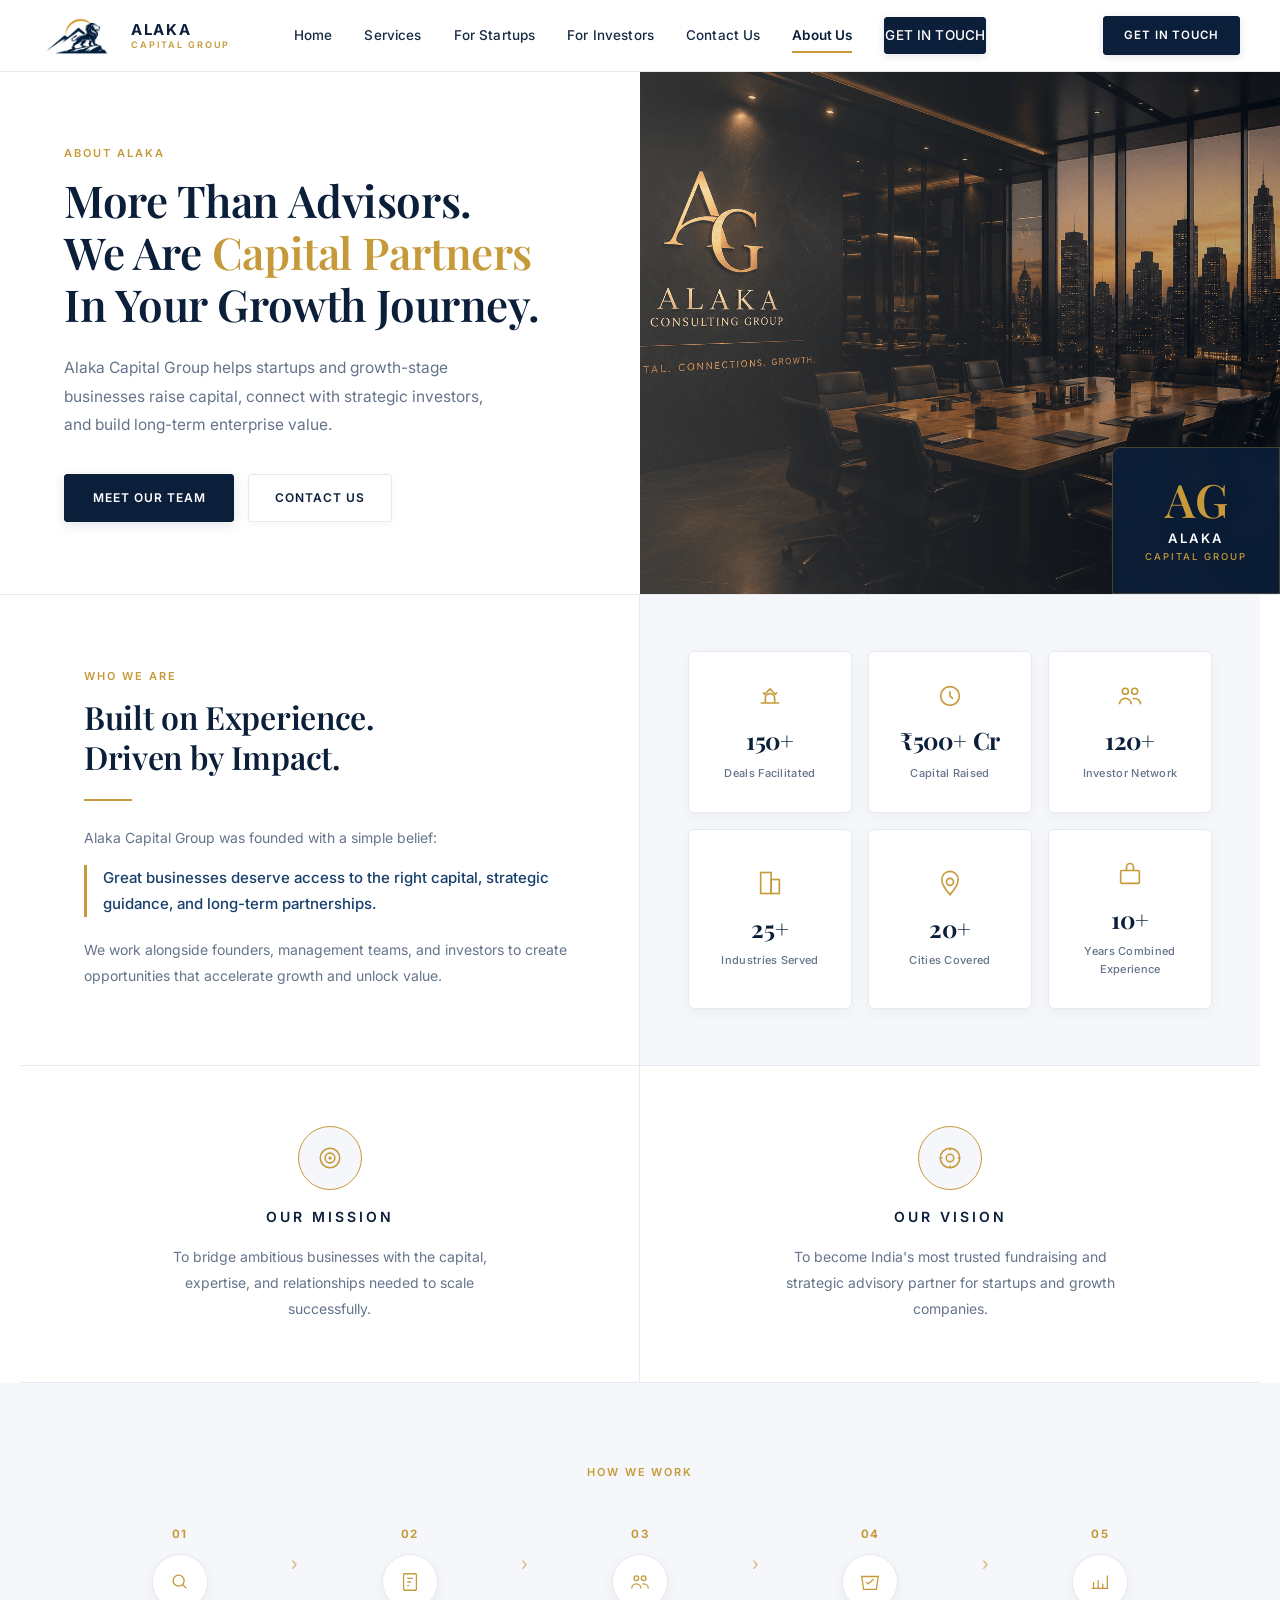
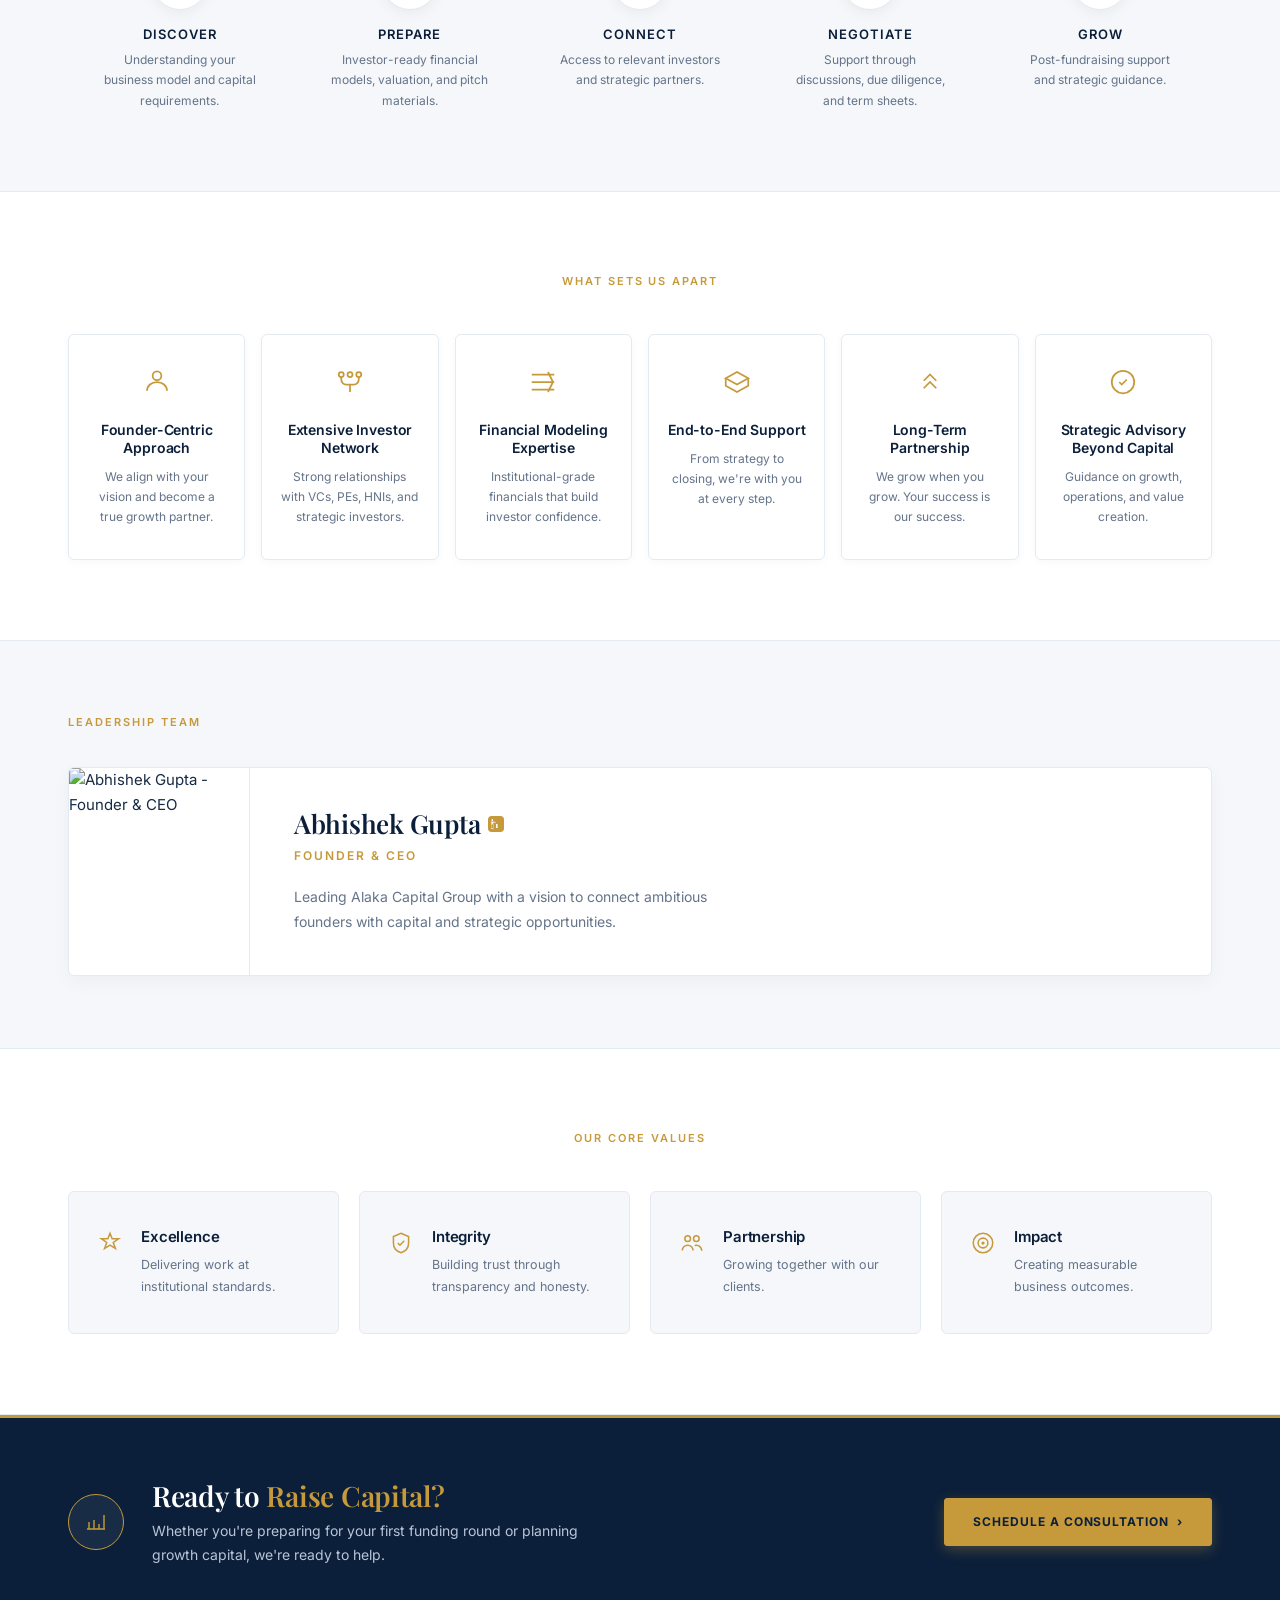
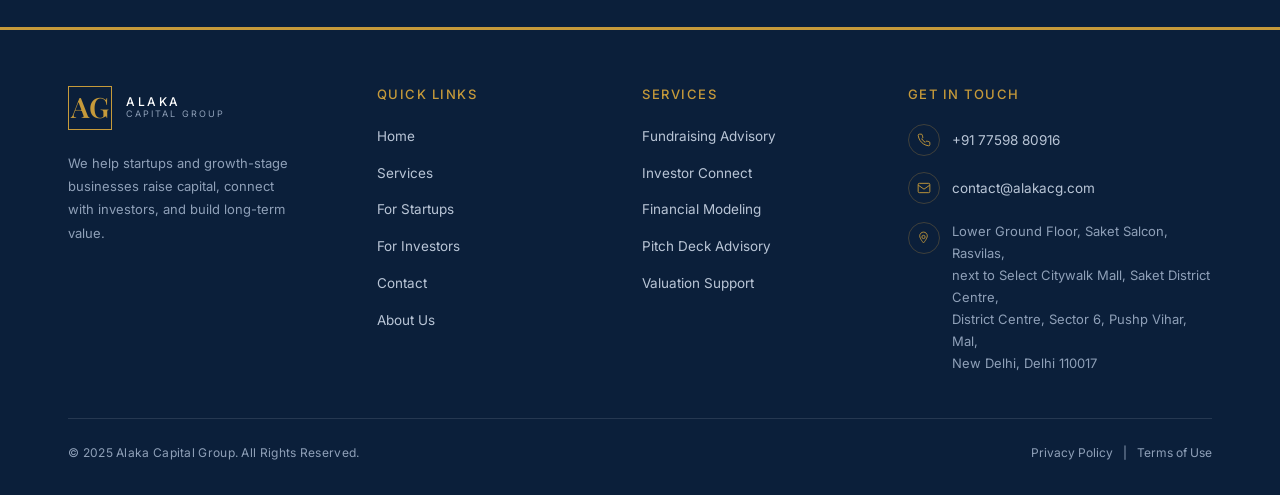
==== commit c0dd1112: "logo addedd" ====
--- a/about.html
+++ b/about.html
@@ -4,131 +4,444 @@
 <meta charset="UTF-8">
 <meta name="viewport" content="width=device-width, initial-scale=1.0">
 <title>Alaka Capital Group | About Us</title>
-<link rel="stylesheet" href="style.css">
+  <link rel="preconnect" href="https://fonts.googleapis.com">
+  <link rel="preconnect" href="https://fonts.gstatic.com" crossorigin>
+  <link href="https://fonts.googleapis.com/css2?family=Inter:wght@300;400;500;600;700&family=Playfair+Display:ital,wght@0,500;0,600;0,700;1,400;1,600&display=swap" rel="stylesheet">
+  <link rel="stylesheet" href="style.css">
 <style>
   :root{
-    --black:#0a0908;
-    --panel:#111110;
-    --panel-2:#15140f;
-    --gold:#d6a13c;
-    --gold-light:#e7bc66;
-    --cream:#f4efe6;
-    --gray:#b9b4a9;
-    --gray-dim:#8a857a;
-    --line:rgba(214,161,60,0.25);
+    --bg-main: #FFFFFF;
+    --bg-secondary: #F5F7FA;
+    --navy-primary: #0B1F3A;
+    --navy-corporate: #173F6B;
+    --gold-premium: #C69A3A;
+    --text-main: #172B45;
+    --text-secondary: #65748A;
+    --border-color: #E4EAF1;
+    --line: #E4EAF1;
   }
   *{margin:0;padding:0;box-sizing:border-box;}
-  body{background:var(--black);color:var(--cream);-webkit-font-smoothing:antialiased;}
-  h1,h2,h3,h4{font-family:'Cormorant Garamond',serif;font-weight:500;letter-spacing:0.3px;}
+  body{
+    background: #FFFFFF;
+    color: var(--text-main);
+    font-family: var(--font-body);
+    -webkit-font-smoothing: antialiased;
+  }
+  h1,h2,h3,h4{
+    font-family: var(--font-heading);
+    color: var(--navy-primary);
+    font-weight: 600;
+    letter-spacing: -0.01em;
+  }
   a{color:inherit;text-decoration:none;}
   img{max-width:100%;display:block;}
   .container{max-width:1240px;margin:0 auto;padding:0 48px;}
-  .eyebrow{color:var(--gold);font-size:12px;letter-spacing:3px;text-transform:uppercase;font-weight:500;margin-bottom:14px;}
-  .eyebrow.center{text-align:center;}
-  .rule{width:56px;height:2px;background:var(--gold);margin-bottom:22px;}
-  .rule.center{margin-left:auto;margin-right:auto;}
-
-  .btn-outline{border:1px solid var(--gold);color:var(--gold);font-size:11.5px;letter-spacing:1.5px;text-transform:uppercase;padding:11px 22px;display:inline-flex;align-items:center;gap:8px;transition:all .2s;background:transparent;cursor:pointer;font-family:'Jost',sans-serif;white-space:nowrap;}
-  .btn-outline:hover{background:var(--gold);color:var(--black);}
-  .btn-outline-dark{border:1px solid rgba(255,255,255,0.3);color:var(--cream);font-size:11.5px;letter-spacing:1.5px;text-transform:uppercase;padding:11px 22px;display:inline-flex;align-items:center;gap:8px;transition:all .2s;}
-  .btn-outline-dark:hover{border-color:var(--gold);color:var(--gold);}
-  .btn-solid{background:linear-gradient(135deg,var(--gold-light),var(--gold));color:var(--black);font-size:11.5px;letter-spacing:1.5px;text-transform:uppercase;font-weight:500;padding:14px 26px;display:inline-flex;align-items:center;gap:8px;border:none;cursor:pointer;white-space:nowrap;}
-  .btn-solid:hover{filter:brightness(1.08);}
 
   /* HERO */
-  .hero{display:grid;grid-template-columns:1fr 1fr;min-height:420px;}
-  .hero-left{padding:64px 40px 64px 48px;display:flex;flex-direction:column;justify-content:center;}
-  .hero-left h1{font-size:40px;line-height:1.18;color:var(--cream);margin-bottom:24px;}
-  .hero-left h1 .accent{color:var(--gold);}
-  .hero-left p{font-size:14.5px;line-height:1.85;color:var(--gray);margin-bottom:30px;max-width:400px;}
-  .hero-ctas{display:flex;gap:14px;}
-  .hero-right{position:relative;overflow:hidden;}
+  .hero{
+    display:grid;
+    grid-template-columns:1fr 1fr;
+    min-height:500px;
+    background: #FFFFFF;
+    border-bottom: 1px solid var(--border-color);
+  }
+  .hero-left{
+    padding:72px 56px 72px 64px;
+    display:flex;
+    flex-direction:column;
+    justify-content:center;
+    background: #FFFFFF;
+  }
+  .hero-left h1{
+    font-size: clamp(32px, 4vw, 44px);
+    line-height:1.18;
+    color: var(--navy-primary);
+    margin-bottom:24px;
+  }
+  .hero-left h1 .accent{color: var(--gold-premium);}
+  .hero-left p{
+    font-size:15.5px;
+    line-height:1.85;
+    color: var(--text-secondary);
+    margin-bottom:34px;
+    max-width:440px;
+  }
+  .hero-ctas{display:flex;gap:14px;flex-wrap:wrap;}
+  .hero-right{position:relative;overflow:hidden;background:#F5F7FA;}
   .hero-right img{width:100%;height:100%;object-fit:cover;}
-  .hero-right::after{content:'';position:absolute;inset:0;background:linear-gradient(90deg,rgba(10,9,8,0.42) 0%,rgba(10,9,8,0) 30%);}
-  .hero-right .brand-over{position:absolute;bottom:0;right:0;z-index:2;padding:30px 32px;text-align:center;}
-  .hero-right .brand-over .bmark{font-family:'Cormorant Garamond',serif;font-size:52px;font-weight:600;color:var(--gold);line-height:1;}
-  .hero-right .brand-over .bname{font-family:'Jost',sans-serif;font-size:13px;letter-spacing:2.5px;color:var(--gold);margin-top:4px;}
-  .hero-right .brand-over .bsub{font-size:9px;letter-spacing:2px;color:rgba(214,161,60,0.6);}
+  .hero-right::after{
+    content:'';
+    position:absolute;
+    inset:0;
+    background:linear-gradient(90deg, rgba(255,255,255,0.2) 0%, rgba(11,31,58,0.3) 100%);
+  }
+  .hero-right .brand-over{
+    position:absolute;
+    bottom:0;
+    right:0;
+    z-index:2;
+    padding:28px 32px;
+    text-align:center;
+    background: rgba(11, 31, 58, 0.85);
+    backdrop-filter: blur(8px);
+    border-top-left-radius: 8px;
+    border: 1px solid rgba(198, 154, 58, 0.3);
+  }
+  .hero-right .brand-over .bmark{
+    font-family: var(--font-heading);
+    font-size:46px;
+    font-weight:600;
+    color: var(--gold-premium);
+    line-height:1;
+  }
+  .hero-right .brand-over .bname{
+    font-family: var(--font-body);
+    font-size:13px;
+    letter-spacing:2.5px;
+    color: #FFFFFF;
+    font-weight:600;
+    margin-top:6px;
+  }
+  .hero-right .brand-over .bsub{
+    font-size:9.5px;
+    letter-spacing:2px;
+    color: var(--gold-premium);
+    font-weight:500;
+  }
 
   /* WHO WE ARE */
-  .who-wrap{display:grid;grid-template-columns:1fr 1fr;gap:0;border:1px solid rgba(255,255,255,0.06);}
-  .who-left{padding:64px 48px;border-right:1px solid rgba(255,255,255,0.06);}
-  .who-left h2{font-size:30px;line-height:1.25;color:var(--cream);margin-bottom:22px;}
-  .who-left .gold-quote{color:var(--gold);font-size:13.5px;line-height:1.75;font-weight:400;margin-bottom:20px;}
-  .who-left p{font-size:13.5px;line-height:1.85;color:var(--gray);}
-  .who-right{padding:48px 40px;display:grid;grid-template-columns:1fr 1fr 1fr;gap:1px;background:rgba(255,255,255,0.06);}
-  .stat-box{background:var(--panel);display:flex;flex-direction:column;align-items:center;justify-content:center;text-align:center;padding:30px 14px;gap:10px;}
-  .stat-box .si{color:var(--gold);}
+  .who-wrap{
+    display:grid;
+    grid-template-columns:1fr 1fr;
+    gap:0;
+    border-bottom: 1px solid var(--border-color);
+    background: #FFFFFF;
+  }
+  .who-left{
+    padding:72px 56px 72px 64px;
+    border-right: 1px solid var(--border-color);
+  }
+  .who-left h2{
+    font-size:32px;
+    line-height:1.25;
+    color: var(--navy-primary);
+    margin-bottom:22px;
+  }
+  .who-left .gold-quote{
+    color: var(--navy-corporate);
+    font-size:15px;
+    line-height:1.75;
+    font-weight:500;
+    margin-bottom:20px;
+    border-left: 3px solid var(--gold-premium);
+    padding-left: 16px;
+  }
+  .who-left p{
+    font-size:14px;
+    line-height:1.85;
+    color: var(--text-secondary);
+  }
+  .who-right{
+    padding:56px 48px;
+    display:grid;
+    grid-template-columns:1fr 1fr 1fr;
+    gap: 16px;
+    background: var(--bg-secondary);
+    align-content: center;
+  }
+  .stat-box{
+    background: #FFFFFF;
+    border: 1px solid var(--border-color);
+    border-radius: 6px;
+    display:flex;
+    flex-direction:column;
+    align-items:center;
+    justify-content:center;
+    text-align:center;
+    padding:30px 14px;
+    gap:10px;
+    box-shadow: 0 4px 16px rgba(11, 31, 58, 0.04);
+  }
+  .stat-box .si{color: var(--gold-premium);}
   .stat-box .si svg{width:28px;height:28px;}
-  .stat-box h3{font-size:22px;color:var(--cream);font-weight:600;line-height:1.1;}
-  .stat-box span{font-size:11px;color:var(--gray-dim);letter-spacing:0.3px;}
+  .stat-box h3{
+    font-family: var(--font-heading);
+    font-size:24px;
+    color: var(--navy-primary);
+    font-weight:700;
+    line-height:1.1;
+  }
+  .stat-box span{
+    font-size:11px;
+    color: var(--text-secondary);
+    letter-spacing:0.3px;
+    font-weight:500;
+  }
 
   /* MISSION / VISION */
-  .mv-wrap{display:grid;grid-template-columns:1fr 1fr;border:1px solid rgba(255,255,255,0.08);margin:0;}
-  .mv-card{padding:52px 48px;text-align:center;display:flex;flex-direction:column;align-items:center;gap:18px;}
-  .mv-card:first-child{border-right:1px solid rgba(255,255,255,0.08);}
-  .mv-icon{width:64px;height:64px;border-radius:50%;border:1px solid var(--line);background:var(--panel-2);display:flex;align-items:center;justify-content:center;color:var(--gold);}
+  .mv-wrap{
+    display:grid;
+    grid-template-columns:1fr 1fr;
+    border-bottom: 1px solid var(--border-color);
+    background: #FFFFFF;
+  }
+  .mv-card{
+    padding:60px 52px;
+    text-align:center;
+    display:flex;
+    flex-direction:column;
+    align-items:center;
+    gap:18px;
+    border-radius:0;
+    border: none;
+  }
+  .mv-card:first-child{
+    border-right: 1px solid var(--border-color);
+  }
+  .mv-icon{
+    width:64px;
+    height:64px;
+    border-radius:50%;
+    border: 1.5px solid var(--gold-premium);
+    background: var(--bg-secondary);
+    display:flex;
+    align-items:center;
+    justify-content:center;
+    color: var(--gold-premium);
+  }
   .mv-icon svg{width:26px;height:26px;}
-  .mv-card h3{font-size:13px;letter-spacing:3px;text-transform:uppercase;color:var(--gold);font-family:'Jost',sans-serif;font-weight:500;}
-  .mv-card p{font-size:14px;line-height:1.85;color:var(--gray);max-width:320px;}
+  .mv-card h3{
+    font-size:14px;
+    letter-spacing:3px;
+    text-transform:uppercase;
+    color: var(--navy-primary);
+    font-family: var(--font-body);
+    font-weight:600;
+  }
+  .mv-card p{
+    font-size:14px;
+    line-height:1.85;
+    color: var(--text-secondary);
+    max-width:360px;
+  }
 
   /* HOW WE WORK */
-  .how-section{padding:72px 0;background:var(--panel);border-top:1px solid rgba(255,255,255,0.06);}
+  .how-section{
+    padding:80px 0;
+    background: var(--bg-secondary);
+    border-bottom: 1px solid var(--border-color);
+  }
   .how-steps{display:flex;align-items:flex-start;justify-content:center;gap:0;margin-top:44px;}
-  .how-step{flex:1;display:flex;flex-direction:column;align-items:center;text-align:center;position:relative;padding:0 8px;}
-  .how-arrow{color:var(--gold);font-size:16px;padding-top:24px;flex-shrink:0;opacity:0.55;}
-  .how-num{font-size:11px;letter-spacing:1.5px;color:var(--gold);margin-bottom:10px;}
-  .how-icon-wrap{width:54px;height:54px;border-radius:50%;border:1px solid var(--line);display:flex;align-items:center;justify-content:center;color:var(--gold);margin:0 auto 14px;}
+  .how-step{flex:1;display:flex;flex-direction:column;align-items:center;text-align:center;position:relative;padding:0 12px;}
+  .how-arrow{color: var(--gold-premium);font-size:18px;padding-top:24px;flex-shrink:0;opacity:0.65;}
+  .how-num{
+    font-size:11.5px;
+    font-weight:700;
+    letter-spacing:1.5px;
+    color: var(--gold-premium);
+    margin-bottom:10px;
+  }
+  .how-icon-wrap{
+    width:56px;
+    height:56px;
+    border-radius:50%;
+    border: 1px solid var(--border-color);
+    background: #FFFFFF;
+    display:flex;
+    align-items:center;
+    justify-content:center;
+    color: var(--gold-premium);
+    margin:0 auto 16px;
+    box-shadow: 0 4px 14px rgba(11, 31, 58, 0.05);
+  }
   .how-icon-wrap svg{width:22px;height:22px;}
-  .how-step h4{font-size:12px;letter-spacing:1.5px;text-transform:uppercase;font-family:'Jost',sans-serif;font-weight:500;color:var(--gold);margin-bottom:8px;}
-  .how-step p{font-size:11.5px;line-height:1.7;color:var(--gray-dim);max-width:140px;}
+  .how-step h4{
+    font-size:13px;
+    letter-spacing:1px;
+    text-transform:uppercase;
+    font-family: var(--font-body);
+    font-weight:600;
+    color: var(--navy-primary);
+    margin-bottom:8px;
+  }
+  .how-step p{
+    font-size:12px;
+    line-height:1.7;
+    color: var(--text-secondary);
+    max-width:160px;
+  }
 
   /* WHAT SETS US APART */
-  .apart-section{padding:72px 0;border-top:1px solid rgba(255,255,255,0.06);}
-  .apart-grid{display:grid;grid-template-columns:repeat(6,1fr);gap:1px;background:rgba(255,255,255,0.06);border:1px solid rgba(255,255,255,0.06);margin-top:44px;}
-  .apart-card{background:var(--black);padding:32px 20px;text-align:center;}
-  .apart-card:hover{background:var(--panel-2);}
-  .apart-icon{color:var(--gold);margin:0 auto 16px;}
+  .apart-section{
+    padding:80px 0;
+    background: #FFFFFF;
+    border-bottom: 1px solid var(--border-color);
+  }
+  .apart-grid{
+    display:grid;
+    grid-template-columns:repeat(6,1fr);
+    gap: 16px;
+    margin-top:44px;
+  }
+  .apart-card{
+    background: #FFFFFF;
+    border: 1px solid var(--border-color);
+    border-radius: 6px;
+    padding:32px 18px;
+    text-align:center;
+    box-shadow: 0 2px 10px rgba(11, 31, 58, 0.03);
+    transition: all 0.25s ease;
+  }
+  .apart-card:hover{
+    background: var(--bg-secondary);
+    border-color: var(--gold-premium);
+    transform: translateY(-3px);
+    box-shadow: 0 10px 24px rgba(11, 31, 58, 0.07);
+  }
+  .apart-icon{color: var(--gold-premium);margin:0 auto 16px;}
   .apart-icon svg{width:30px;height:30px;}
-  .apart-card h4{font-size:14.5px;color:var(--cream);font-weight:500;margin-bottom:10px;line-height:1.3;}
-  .apart-card p{font-size:11.5px;line-height:1.65;color:var(--gray-dim);}
+  .apart-card h4{
+    font-family: var(--font-body);
+    font-size:14px;
+    color: var(--navy-primary);
+    font-weight:600;
+    margin-bottom:10px;
+    line-height:1.3;
+  }
+  .apart-card p{font-size:12px;line-height:1.65;color: var(--text-secondary);}
 
   /* LEADERSHIP */
-  .leadership-section{padding:56px 0;border-top:1px solid rgba(255,255,255,0.06);}
-  .leader-card{border:1px solid rgba(255,255,255,0.08);background:var(--panel);display:grid;grid-template-columns:160px 1fr;margin-top:30px;}
+  .leadership-section{
+    padding:72px 0;
+    background: var(--bg-secondary);
+    border-bottom: 1px solid var(--border-color);
+  }
+  .leader-card{
+    border: 1px solid var(--border-color);
+    background: #FFFFFF;
+    border-radius: 6px;
+    display:grid;
+    grid-template-columns:180px 1fr;
+    margin-top:36px;
+    overflow: hidden;
+    box-shadow: 0 6px 20px rgba(11, 31, 58, 0.04);
+  }
   .leader-img{overflow:hidden;}
   .leader-img img{width:100%;height:100%;object-fit:cover;object-position:center top;}
-  .leader-info{padding:36px 36px;border-left:1px solid rgba(255,255,255,0.08);}
-  .leader-info h3{font-size:24px;color:var(--cream);margin-bottom:6px;}
-  .leader-info .role{font-size:12px;letter-spacing:2px;color:var(--gold);text-transform:uppercase;font-weight:500;margin-bottom:18px;}
-  .leader-info p{font-size:13.5px;line-height:1.8;color:var(--gray);max-width:400px;}
+  .leader-info{padding:40px 44px;border-left: 1px solid var(--border-color);}
+  .leader-info h3{
+    font-family: var(--font-heading);
+    font-size:26px;
+    color: var(--navy-primary);
+    margin-bottom:6px;
+  }
+  .leader-info .role{
+    font-family: var(--font-body);
+    font-size:12px;
+    letter-spacing:2px;
+    color: var(--gold-premium);
+    text-transform:uppercase;
+    font-weight:600;
+    margin-bottom:18px;
+  }
+  .leader-info p{
+    font-size:14px;
+    line-height:1.8;
+    color: var(--text-secondary);
+    max-width:440px;
+  }
 
   /* CORE VALUES */
-  .values-section{padding:72px 0;border-top:1px solid rgba(255,255,255,0.06);background:var(--panel);}
-  .values-grid{display:grid;grid-template-columns:repeat(4,1fr);gap:1px;background:rgba(255,255,255,0.06);border:1px solid rgba(255,255,255,0.06);margin-top:44px;}
-  .val-card{background:var(--panel);padding:36px 28px;display:flex;align-items:flex-start;gap:18px;}
-  .val-icon{color:var(--gold);flex-shrink:0;margin-top:2px;}
+  .values-section{
+    padding:80px 0;
+    background: #FFFFFF;
+    border-bottom: 1px solid var(--border-color);
+  }
+  .values-grid{
+    display:grid;
+    grid-template-columns:repeat(4,1fr);
+    gap: 20px;
+    margin-top:44px;
+  }
+  .val-card{
+    background: var(--bg-secondary);
+    border: 1px solid var(--border-color);
+    border-radius: 6px;
+    padding:36px 28px;
+    display:flex;
+    align-items:flex-start;
+    gap:18px;
+    transition: all 0.25s ease;
+  }
+  .val-card:hover{
+    background: #FFFFFF;
+    border-color: var(--gold-premium);
+    box-shadow: 0 10px 24px rgba(11, 31, 58, 0.06);
+    transform: translateY(-2px);
+  }
+  .val-icon{color: var(--gold-premium);flex-shrink:0;margin-top:2px;}
   .val-icon svg{width:26px;height:26px;}
-  .val-card h4{font-size:16px;color:var(--cream);font-weight:500;margin-bottom:8px;}
-  .val-card p{font-size:12px;line-height:1.7;color:var(--gray-dim);}
-
-  /* FINAL CTA */
-  .final-cta{border-top:1px solid rgba(255,255,255,0.06);background:var(--panel-2);}
-  .cta-inner{display:flex;align-items:center;justify-content:space-between;gap:40px;padding:52px 48px;}
+  .val-card h4{
+    font-family: var(--font-body);
+    font-size:15px;
+    color: var(--navy-primary);
+    font-weight:600;
+    margin-bottom:8px;
+  }
+  .val-card p{font-size:12.5px;line-height:1.7;color: var(--text-secondary);}
+
+  /* FINAL CTA (Selective Navy Background) */
+  .final-cta{
+    border-top: 3px solid var(--gold-premium);
+    background: var(--navy-primary);
+    color: #FFFFFF;
+  }
+  .cta-inner{
+    display:flex;
+    align-items:center;
+    justify-content:space-between;
+    gap:40px;
+    padding:60px 48px;
+  }
   .cta-left{display:flex;align-items:center;gap:28px;}
-  .cta-icon{width:56px;height:56px;border-radius:50%;border:1px solid var(--line);display:flex;align-items:center;justify-content:center;color:var(--gold);flex-shrink:0;}
+  .cta-icon{
+    width:56px;
+    height:56px;
+    border-radius:50%;
+    border: 1.5px solid var(--gold-premium);
+    background: rgba(255, 255, 255, 0.06);
+    display:flex;
+    align-items:center;
+    justify-content:center;
+    color: var(--gold-premium);
+    flex-shrink:0;
+  }
   .cta-icon svg{width:24px;height:24px;}
-  .cta-text h2{font-size:28px;color:var(--cream);}
-  .cta-text h2 .accent{color:var(--gold);}
-  .cta-text p{font-size:13px;color:var(--gray);margin-top:6px;max-width:420px;line-height:1.7;}
+  .cta-text h2{font-size:28px;color: #FFFFFF;}
+  .cta-text h2 .accent{color: var(--gold-premium);}
+  .cta-text p{font-size:14px;color: #B9C5D6;margin-top:6px;max-width:440px;line-height:1.7;}
+
+  /* Final CTA button on navy */
+  .final-cta .btn-solid {
+    background: var(--gold-premium) !important;
+    color: var(--navy-primary) !important;
+    border: 1.5px solid var(--gold-premium) !important;
+    font-weight: 700 !important;
+    box-shadow: 0 4px 14px rgba(198, 154, 58, 0.3) !important;
+  }
+  .final-cta .btn-solid:hover {
+    background: var(--gold-hover) !important;
+    border-color: var(--gold-hover) !important;
+    color: #FFFFFF !important;
+  }
 
   @media(max-width:980px){
     .hero{grid-template-columns:1fr;}
-    .hero-right{min-height:320px;}
+    .hero-right{min-height:340px;}
     .who-wrap{grid-template-columns:1fr;}
     .who-right{grid-template-columns:1fr 1fr;}
     .mv-wrap{grid-template-columns:1fr;}
-    .mv-card:first-child{border-right:none;border-bottom:1px solid rgba(255,255,255,0.08);}
+    .mv-card:first-child{border-right:none;border-bottom: 1px solid var(--border-color);}
     .how-steps{flex-direction:column;align-items:center;gap:24px;}
     .how-arrow{display:none;}
     .apart-grid{grid-template-columns:repeat(3,1fr);}
@@ -145,12 +458,9 @@
     .values-grid{grid-template-columns:1fr;}
     .leader-card{grid-template-columns:1fr;}
     .leader-img{height:auto;aspect-ratio:3/4;}
-    .leader-info{padding:28px 24px;border-left:none;border-top:1px solid rgba(255,255,255,0.08);}
+    .leader-info{padding:28px 24px;border-left:none;border-top: 1px solid var(--border-color);}
     .cta-inner{padding:40px 24px;}
     .cta-left{flex-direction:column;align-items:flex-start;gap:16px;}
-    .footer-wrap{padding:40px 20px 24px !important;}
-    .footer-top-grid{grid-template-columns:1fr !important;gap:32px !important;}
-    .footer-bottom-bar{flex-direction:column;align-items:flex-start;gap:10px;}
   }
 </style>
 <!-- Google tag (gtag.js) -->
@@ -169,7 +479,7 @@
 <nav>
   <a href="index.html" class="nav-logo">
     <div class="logo-icon">
-      <img src="logo-templates/Alaka-logo.jpeg" alt="Alaka Logo">
+      <img src="logo-templates/acgpng.png" alt="Alaka Logo">
     </div>
     <div class="logo-text">
       <div class="top">Alaka</div>
@@ -377,7 +687,7 @@
         <img src="logo-templates/Abhishek photo.jpg" alt="Abhishek Gupta - Founder & CEO">
       </div>
       <div class="leader-info">
-        <h3><a href="http://linkedin.com/in/abhishekkrgupta" target="_blank" style="display:inline-flex; align-items:center; gap:8px; color: var(--cream); transition: color 0.2s;" onmouseover="this.style.color='var(--gold)'" onmouseout="this.style.color='var(--cream)'">Abhishek Gupta <svg style="width:16px; height:16px; color:var(--gold);" viewBox="0 0 24 24" fill="currentColor"><path d="M19 0h-14c-2.761 0-5 2.239-5 5v14c0 2.761 2.239 5 5 5h14c2.762 0 5-2.239 5-5v-14c0-2.761-2.238-5-5-5zm-11 19h-3v-11h3v11zm-1.5-9.867c-.62 0-1.129-1.03-1.129-2.301 0-1.271.509-2.301 1.129-2.301s1.129 1.03 1.129 2.301c0 1.271-.509 2.301-1.129 2.301zm8.5 8.867h-3v-5.212c0-1.484-.105-3.041-2.04-3.041-2.04 0-2.44 1.56-2.44 3.041v5.212h-3v-5.212h2.742v-1.138c0-1.345.143-3.041 2.132-3.041 1.84 0 2.18.89 2.18 2.123v1.138h2.742v5.212z"/></svg></a></h3>
+        <h3><a href="http://linkedin.com/in/abhishekkrgupta" target="_blank" style="display:inline-flex; align-items:center; gap:8px; color: var(--navy-primary); transition: color 0.2s;" onmouseover="this.style.color='var(--gold)'" onmouseout="this.style.color='var(--navy-primary)'">Abhishek Gupta <svg style="width:16px; height:16px; color:var(--gold);" viewBox="0 0 24 24" fill="currentColor"><path d="M19 0h-14c-2.761 0-5 2.239-5 5v14c0 2.761 2.239 5 5 5h14c2.762 0 5-2.239 5-5v-14c0-2.761-2.238-5-5-5zm-11 19h-3v-11h3v11zm-1.5-9.867c-.62 0-1.129-1.03-1.129-2.301 0-1.271.509-2.301 1.129-2.301s1.129 1.03 1.129 2.301c0 1.271-.509 2.301-1.129 2.301zm8.5 8.867h-3v-5.212c0-1.484-.105-3.041-2.04-3.041-2.04 0-2.44 1.56-2.44 3.041v5.212h-3v-5.212h2.742v-1.138c0-1.345.143-3.041 2.132-3.041 1.84 0 2.18.89 2.18 2.123v1.138h2.742v5.212z"/></svg></a></h3>
         <div class="role">Founder &amp; CEO</div>
         <p>Leading Alaka Capital Group with a vision to connect ambitious founders with capital and strategic opportunities.</p>
       </div>
@@ -440,73 +750,73 @@
 
 
 <!-- FOOTER -->
-<footer style="background:#0d0c0a;border-top:1px solid rgba(255,255,255,0.07);">
+<footer style="background:#0B1F3A;border-top:1px solid rgba(228,234,241,0.12);">
   <div class="footer-wrap" style="max-width:1240px;margin:0 auto;padding:56px 48px 32px;">
 
     <!-- Top Row -->
-    <div class="footer-top-grid" style="display:grid;grid-template-columns:1.2fr 1fr 1fr 1.4fr;gap:48px;padding-bottom:44px;border-bottom:1px solid rgba(255,255,255,0.07);">
+    <div class="footer-top-grid" style="display:grid;grid-template-columns:1.2fr 1fr 1fr 1.4fr;gap:48px;padding-bottom:44px;border-bottom:1px solid rgba(228,234,241,0.12);">
 
       <!-- Brand -->
       <div>
         <div style="display:flex;align-items:center;gap:14px;margin-bottom:22px;">
-          <span style="font-family:'Cormorant Garamond',serif;font-size:28px;font-weight:600;color:#d6a13c;border:1.5px solid #d6a13c;width:44px;height:44px;display:flex;align-items:center;justify-content:center;flex-shrink:0;">AG</span>
+          <span style="font-family:'Playfair Display',serif;font-size:28px;font-weight:600;color:#C69A3A;border:1.5px solid #C69A3A;width:44px;height:44px;display:flex;align-items:center;justify-content:center;flex-shrink:0;">AG</span>
           <div style="display:flex;flex-direction:column;line-height:1.2;">
-            <b style="font-family:'Jost',sans-serif;font-size:12px;font-weight:500;letter-spacing:2.5px;color:#f4efe6;">ALAKA</b>
-            <span style="font-size:9px;letter-spacing:2px;color:#8a857a;">CAPITAL GROUP</span>
+            <b style="font-family:'Inter',sans-serif;font-size:12px;font-weight:500;letter-spacing:2.5px;color:#FFFFFF;">ALAKA</b>
+            <span style="font-size:9px;letter-spacing:2px;color:#8FA0B8;">CAPITAL GROUP</span>
           </div>
         </div>
-        <p style="font-size:13px;line-height:1.8;color:#8a857a;max-width:220px;">We help startups and growth-stage businesses raise capital, connect with investors, and build long-term value.</p>
+        <p style="font-size:13px;line-height:1.8;color:#8FA0B8;max-width:220px;">We help startups and growth-stage businesses raise capital, connect with investors, and build long-term value.</p>
       </div>
 
       <!-- Quick Links -->
       <div>
-        <h4 style="font-family:'Jost',sans-serif;font-size:13px;letter-spacing:1.5px;color:#d6a13c;font-weight:500;text-transform:uppercase;margin-bottom:22px;">Quick Links</h4>
+        <h4 style="font-family:'Inter',sans-serif;font-size:13px;letter-spacing:1.5px;color:#C69A3A;font-weight:500;text-transform:uppercase;margin-bottom:22px;">Quick Links</h4>
         <ul style="list-style:none;display:flex;flex-direction:column;gap:12px;">
-          <li><a href="index.html" style="font-size:13.5px;color:#b9b4a9;text-decoration:none;transition:color .2s;" onmouseover="this.style.color='#d6a13c'" onmouseout="this.style.color='#b9b4a9'">Home</a></li>
-          <li><a href="services.html" style="font-size:13.5px;color:#b9b4a9;text-decoration:none;" onmouseover="this.style.color='#d6a13c'" onmouseout="this.style.color='#b9b4a9'">Services</a></li>
-          <li><a href="startups.html" style="font-size:13.5px;color:#b9b4a9;text-decoration:none;" onmouseover="this.style.color='#d6a13c'" onmouseout="this.style.color='#b9b4a9'">For Startups</a></li>
-          <li><a href="investors.html" style="font-size:13.5px;color:#b9b4a9;text-decoration:none;" onmouseover="this.style.color='#d6a13c'" onmouseout="this.style.color='#b9b4a9'">For Investors</a></li>
-          <li><a href="contact.html" style="font-size:13.5px;color:#b9b4a9;text-decoration:none;" onmouseover="this.style.color='#d6a13c'" onmouseout="this.style.color='#b9b4a9'">Contact</a></li>
-          <li><a href="about.html" style="font-size:13.5px;color:#b9b4a9;text-decoration:none;" onmouseover="this.style.color='#d6a13c'" onmouseout="this.style.color='#b9b4a9'">About Us</a></li>
+          <li><a href="index.html" style="font-size:13.5px;color:#B9C5D6;text-decoration:none;transition:color .2s;" onmouseover="this.style.color='#C69A3A'" onmouseout="this.style.color='#B9C5D6'">Home</a></li>
+          <li><a href="services.html" style="font-size:13.5px;color:#B9C5D6;text-decoration:none;" onmouseover="this.style.color='#C69A3A'" onmouseout="this.style.color='#B9C5D6'">Services</a></li>
+          <li><a href="startups.html" style="font-size:13.5px;color:#B9C5D6;text-decoration:none;" onmouseover="this.style.color='#C69A3A'" onmouseout="this.style.color='#B9C5D6'">For Startups</a></li>
+          <li><a href="investors.html" style="font-size:13.5px;color:#B9C5D6;text-decoration:none;" onmouseover="this.style.color='#C69A3A'" onmouseout="this.style.color='#B9C5D6'">For Investors</a></li>
+          <li><a href="contact.html" style="font-size:13.5px;color:#B9C5D6;text-decoration:none;" onmouseover="this.style.color='#C69A3A'" onmouseout="this.style.color='#B9C5D6'">Contact</a></li>
+          <li><a href="about.html" style="font-size:13.5px;color:#B9C5D6;text-decoration:none;" onmouseover="this.style.color='#C69A3A'" onmouseout="this.style.color='#B9C5D6'">About Us</a></li>
         </ul>
       </div>
 
       <!-- Services -->
       <div>
-        <h4 style="font-family:'Jost',sans-serif;font-size:13px;letter-spacing:1.5px;color:#d6a13c;font-weight:500;text-transform:uppercase;margin-bottom:22px;">Services</h4>
+        <h4 style="font-family:'Inter',sans-serif;font-size:13px;letter-spacing:1.5px;color:#C69A3A;font-weight:500;text-transform:uppercase;margin-bottom:22px;">Services</h4>
         <ul style="list-style:none;display:flex;flex-direction:column;gap:12px;">
-          <li><a href="#" style="font-size:13.5px;color:#b9b4a9;text-decoration:none;" onmouseover="this.style.color='#d6a13c'" onmouseout="this.style.color='#b9b4a9'">Fundraising Advisory</a></li>
-          <li><a href="#" style="font-size:13.5px;color:#b9b4a9;text-decoration:none;" onmouseover="this.style.color='#d6a13c'" onmouseout="this.style.color='#b9b4a9'">Investor Connect</a></li>
-          <li><a href="#" style="font-size:13.5px;color:#b9b4a9;text-decoration:none;" onmouseover="this.style.color='#d6a13c'" onmouseout="this.style.color='#b9b4a9'">Financial Modeling</a></li>
-          <li><a href="#" style="font-size:13.5px;color:#b9b4a9;text-decoration:none;" onmouseover="this.style.color='#d6a13c'" onmouseout="this.style.color='#b9b4a9'">Pitch Deck Advisory</a></li>
-          <li><a href="#" style="font-size:13.5px;color:#b9b4a9;text-decoration:none;" onmouseover="this.style.color='#d6a13c'" onmouseout="this.style.color='#b9b4a9'">Valuation Support</a></li>
+          <li><a href="#" style="font-size:13.5px;color:#B9C5D6;text-decoration:none;" onmouseover="this.style.color='#C69A3A'" onmouseout="this.style.color='#B9C5D6'">Fundraising Advisory</a></li>
+          <li><a href="#" style="font-size:13.5px;color:#B9C5D6;text-decoration:none;" onmouseover="this.style.color='#C69A3A'" onmouseout="this.style.color='#B9C5D6'">Investor Connect</a></li>
+          <li><a href="#" style="font-size:13.5px;color:#B9C5D6;text-decoration:none;" onmouseover="this.style.color='#C69A3A'" onmouseout="this.style.color='#B9C5D6'">Financial Modeling</a></li>
+          <li><a href="#" style="font-size:13.5px;color:#B9C5D6;text-decoration:none;" onmouseover="this.style.color='#C69A3A'" onmouseout="this.style.color='#B9C5D6'">Pitch Deck Advisory</a></li>
+          <li><a href="#" style="font-size:13.5px;color:#B9C5D6;text-decoration:none;" onmouseover="this.style.color='#C69A3A'" onmouseout="this.style.color='#B9C5D6'">Valuation Support</a></li>
         </ul>
       </div>
 
       <!-- Get in Touch -->
       <div>
-        <h4 style="font-family:'Jost',sans-serif;font-size:13px;letter-spacing:1.5px;color:#d6a13c;font-weight:500;text-transform:uppercase;margin-bottom:22px;">Get in Touch</h4>
+        <h4 style="font-family:'Inter',sans-serif;font-size:13px;letter-spacing:1.5px;color:#C69A3A;font-weight:500;text-transform:uppercase;margin-bottom:22px;">Get in Touch</h4>
         <div style="display:flex;flex-direction:column;gap:16px;">
           <!-- Phone -->
           <div style="display:flex;align-items:center;gap:12px;">
             <span style="width:32px;height:32px;border-radius:50%;border:1px solid rgba(214,161,60,0.25);display:flex;align-items:center;justify-content:center;flex-shrink:0;">
-              <svg width="14" height="14" viewBox="0 0 24 24" fill="none" stroke="#d6a13c" stroke-width="1.6"><path d="M22 16.9v3a2 2 0 01-2.2 2 19.8 19.8 0 01-8.6-3.1 19.5 19.5 0 01-6-6 19.8 19.8 0 01-3.1-8.7A2 2 0 014.1 2h3a2 2 0 012 1.7c.1 1 .4 2 .7 2.9a2 2 0 01-.4 2.1L8.1 9.9a16 16 0 006 6l1.3-1.3a2 2 0 012.1-.5c.9.3 1.9.6 2.9.7a2 2 0 011.6 2.1z"/></svg>
+              <svg width="14" height="14" viewBox="0 0 24 24" fill="none" stroke="#C69A3A" stroke-width="1.6"><path d="M22 16.9v3a2 2 0 01-2.2 2 19.8 19.8 0 01-8.6-3.1 19.5 19.5 0 01-6-6 19.8 19.8 0 01-3.1-8.7A2 2 0 014.1 2h3a2 2 0 012 1.7c.1 1 .4 2 .7 2.9a2 2 0 01-.4 2.1L8.1 9.9a16 16 0 006 6l1.3-1.3a2 2 0 012.1-.5c.9.3 1.9.6 2.9.7a2 2 0 011.6 2.1z"/></svg>
             </span>
-            <a href="tel:+917759880916" style="font-size:13.5px;color:#b9b4a9;text-decoration:none;" onmouseover="this.style.color='#d6a13c'" onmouseout="this.style.color='#b9b4a9'">+91 77598 80916</a>
+            <a href="tel:+917759880916" style="font-size:13.5px;color:#B9C5D6;text-decoration:none;" onmouseover="this.style.color='#C69A3A'" onmouseout="this.style.color='#B9C5D6'">+91 77598 80916</a>
           </div>
           <!-- Email -->
           <div style="display:flex;align-items:center;gap:12px;">
             <span style="width:32px;height:32px;border-radius:50%;border:1px solid rgba(214,161,60,0.25);display:flex;align-items:center;justify-content:center;flex-shrink:0;">
-              <svg width="14" height="14" viewBox="0 0 24 24" fill="none" stroke="#d6a13c" stroke-width="1.6"><rect x="2" y="4" width="20" height="16" rx="2"/><path d="M2 7l10 7 10-7"/></svg>
+              <svg width="14" height="14" viewBox="0 0 24 24" fill="none" stroke="#C69A3A" stroke-width="1.6"><rect x="2" y="4" width="20" height="16" rx="2"/><path d="M2 7l10 7 10-7"/></svg>
             </span>
-            <a href="mailto:contact@alakacg.com" style="font-size:13.5px;color:#b9b4a9;text-decoration:none;" onmouseover="this.style.color='#d6a13c'" onmouseout="this.style.color='#b9b4a9'">contact@alakacg.com</a>
+            <a href="mailto:contact@alakacg.com" style="font-size:13.5px;color:#B9C5D6;text-decoration:none;" onmouseover="this.style.color='#C69A3A'" onmouseout="this.style.color='#B9C5D6'">contact@alakacg.com</a>
           </div>
           <!-- Address -->
           <div style="display:flex;align-items:flex-start;gap:12px;">
             <span style="width:32px;height:32px;border-radius:50%;border:1px solid rgba(214,161,60,0.25);display:flex;align-items:center;justify-content:center;flex-shrink:0;margin-top:2px;">
-              <svg width="13" height="13" viewBox="0 0 24 24" fill="none" stroke="#d6a13c" stroke-width="1.6"><circle cx="12" cy="11" r="3"/><path d="M12 2C8.1 2 5 5.1 5 9c0 5.2 7 13 7 13s7-7.8 7-13c0-3.9-3.1-7-7-7z"/></svg>
+              <svg width="13" height="13" viewBox="0 0 24 24" fill="none" stroke="#C69A3A" stroke-width="1.6"><circle cx="12" cy="11" r="3"/><path d="M12 2C8.1 2 5 5.1 5 9c0 5.2 7 13 7 13s7-7.8 7-13c0-3.9-3.1-7-7-7z"/></svg>
             </span>
-            <p style="font-size:13px;color:#8a857a;line-height:1.7;margin:0;">Lower Ground Floor, Saket Salcon, Rasvilas,<br>next to Select Citywalk Mall, Saket District Centre,<br>District Centre, Sector 6, Pushp Vihar, Mal,<br>New Delhi, Delhi 110017</p>
+            <p style="font-size:13px;color:#8FA0B8;line-height:1.7;margin:0;">Lower Ground Floor, Saket Salcon, Rasvilas,<br>next to Select Citywalk Mall, Saket District Centre,<br>District Centre, Sector 6, Pushp Vihar, Mal,<br>New Delhi, Delhi 110017</p>
           </div>
         </div>
       </div>
@@ -514,11 +824,11 @@
 
     <!-- Bottom Bar -->
     <div class="footer-bottom-bar" style="display:flex;align-items:center;justify-content:space-between;padding-top:24px;flex-wrap:wrap;gap:12px;">
-      <span style="font-size:12px;color:#5a5650;letter-spacing:0.3px;">© 2025 Alaka Capital Group. All Rights Reserved.</span>
+      <span style="font-size:12px;color:#8FA0B8;letter-spacing:0.3px;">© 2025 Alaka Capital Group. All Rights Reserved.</span>
       <div style="display:flex;align-items:center;gap:6px;">
-        <a href="#" style="font-size:12px;color:#8a857a;text-decoration:none;" onmouseover="this.style.color='#d6a13c'" onmouseout="this.style.color='#8a857a'">Privacy Policy</a>
-        <span style="color:#5a5650;font-size:12px;padding:0 4px;">|</span>
-        <a href="#" style="font-size:12px;color:#8a857a;text-decoration:none;" onmouseover="this.style.color='#d6a13c'" onmouseout="this.style.color='#8a857a'">Terms of Use</a>
+        <a href="#" style="font-size:12px;color:#8FA0B8;text-decoration:none;" onmouseover="this.style.color='#C69A3A'" onmouseout="this.style.color='#8FA0B8'">Privacy Policy</a>
+        <span style="color:#8FA0B8;font-size:12px;padding:0 4px;">|</span>
+        <a href="#" style="font-size:12px;color:#8FA0B8;text-decoration:none;" onmouseover="this.style.color='#C69A3A'" onmouseout="this.style.color='#8FA0B8'">Terms of Use</a>
       </div>
     </div>
 
--- a/style.css
+++ b/style.css
@@ -1,5 +1,13 @@
-/* Global Reset & Typography */
-* {
+/* ==========================================================================
+   ALAKA CAPITAL GROUP - GLOBAL DESIGN SYSTEM
+   Palette: White (#FFFFFF) + Light Grey (#F5F7FA) + Navy Blue (#0B1F3A / #173F6B) + Gold (#C69A3A)
+   Typography: Playfair Display (Headings) + Inter (Body & Navigation)
+   ========================================================================== */
+
+@import url('https://fonts.googleapis.com/css2?family=Inter:wght@300;400;500;600;700&family=Playfair+Display:ital,wght@0,500;0,600;0,700;1,400;1,600&display=swap');
+
+/* Global Reset & Box Sizing */
+*, *::before, *::after {
   box-sizing: border-box;
   margin: 0;
   padding: 0;
@@ -7,54 +15,141 @@
 
 html {
   overflow-x: hidden;
+  scroll-behavior: smooth;
+}
+
+:root {
+  /* Exact Specified Palette */
+  --bg-main: #FFFFFF;
+  --bg-secondary: #F5F7FA;
+  --navy-primary: #0B1F3A;
+  --navy-corporate: #173F6B;
+  --gold-premium: #C69A3A;
+  --text-main: #172B45;
+  --text-secondary: #65748A;
+  --border-color: #E4EAF1;
+
+  /* Helper & Component Tokens */
+  --white: #FFFFFF;
+  --gold: #C69A3A;
+  --gold-light: rgba(198, 154, 58, 0.12);
+  --gold-hover: #b5892f;
+  --navy: #0B1F3A;
+  --navy-light: #173F6B;
+  --navy-hover: #123258;
+
+  /* Legacy variable mappings to seamlessly upgrade all pages */
+  --black: #0B1F3A;
+  --panel: #FFFFFF;
+  --panel-2: #F5F7FA;
+  --cream: #172B45;
+  --gray: #65748A;
+  --gray-dim: #8493A8;
+  --line: #E4EAF1;
+  --bg: #FFFFFF;
+  --surface: #F5F7FA;
+  --surface2: #FFFFFF;
+  --border: #E4EAF1;
+  --text: #172B45;
+  --muted: #65748A;
+
+  /* Typography */
+  --font-heading: 'Playfair Display', Georgia, serif;
+  --font-body: 'Inter', -apple-system, BlinkMacSystemFont, 'Segoe UI', Roboto, sans-serif;
 }
 
 body {
   max-width: 100%;
-}
-
-:root {
-  --gold: #C9952A;
-  --gold-light: #E4B84A;
-  --bg: #0A0A0A;
-  --surface: #111111;
-  --surface2: #181818;
-  --border: #242424;
-  --text: #E8E8E8;
-  --muted: #888888;
-  --white: #FFFFFF;
-}
-
-body {
-  font-family: 'Segoe UI', Arial, sans-serif;
-  background: #0d0d0d;
-  color: #fff;
-}
-
-/* Navbar Core */
+  font-family: var(--font-body);
+  background: var(--bg-main);
+  color: var(--text-main);
+  line-height: 1.65;
+  font-size: 15px;
+  -webkit-font-smoothing: antialiased;
+  -moz-osx-font-smoothing: grayscale;
+}
+
+h1, h2, h3, h4, h5, h6 {
+  font-family: var(--font-heading);
+  color: var(--navy-primary);
+  font-weight: 600;
+  line-height: 1.25;
+  letter-spacing: -0.01em;
+}
+
+p {
+  color: var(--text-secondary);
+  line-height: 1.7;
+}
+
+a {
+  color: inherit;
+  text-decoration: none;
+  transition: color 0.2s ease, border-color 0.2s ease, background 0.2s ease;
+}
+
+img {
+  max-width: 100%;
+  display: block;
+}
+
+/* Subtle gold decorative rule */
+.gold-rule, .rule {
+  width: 48px;
+  height: 2px;
+  background: var(--gold-premium);
+  margin: 18px 0 24px;
+}
+
+.gold-rule.center, .rule.center {
+  margin-left: auto;
+  margin-right: auto;
+}
+
+/* Section Eyebrow */
+.eyebrow, .hero-eyebrow, .logos-eyebrow, .who-eyebrow, .offices-eyebrow {
+  font-family: var(--font-body);
+  font-size: 11px;
+  font-weight: 600;
+  letter-spacing: 0.18em;
+  text-transform: uppercase;
+  color: var(--gold-premium);
+  margin-bottom: 12px;
+  display: flex;
+  align-items: center;
+  gap: 8px;
+}
+
+.eyebrow.center, .hero-eyebrow.center {
+  justify-content: center;
+}
+
+/* ==========================================================================
+   HEADER & NAVIGATION
+   ========================================================================== */
 nav {
   display: grid;
   grid-template-columns: 1fr auto 1fr;
   align-items: center;
-  padding: 1rem 2.5rem;
-  background: #0d0d0d;
-  border-bottom: 0.5px solid #2a2a2a;
+  padding: 0.85rem 2.5rem;
+  background: #FFFFFF;
+  border-bottom: 1px solid var(--border-color);
   position: sticky;
   top: 0;
   z-index: 100;
-  height: 70px;
+  min-height: 72px;
   transition: background 0.3s ease, box-shadow 0.3s ease;
 }
 
 nav.scrolled {
-  background: #0d0d0d;
-  box-shadow: 0 8px 30px rgba(0, 0, 0, 0.35);
+  background: #FFFFFF;
+  box-shadow: 0 4px 20px rgba(11, 31, 58, 0.06);
 }
 
 .nav-logo {
   display: flex;
   align-items: center;
-  gap: 10px;
+  gap: 12px;
   text-decoration: none;
   color: inherit;
   justify-self: start;
@@ -62,109 +157,69 @@
 }
 
 .nav-logo:hover {
-  opacity: 0.8;
-}
-
+  opacity: 0.88;
+}
+
+/* Logo container - preserving the original acgpng.png aspect ratio */
 .logo-icon {
-  width: 38px;
+  height: 42px;
+  display: flex;
+  align-items: center;
+  justify-content: center;
+  background: transparent;
+  border: none;
+  overflow: visible;
+}
+
+.logo-icon img {
   height: 38px;
-  border: 1.5px solid #c9a84c;
-  border-radius: 4px;
-  display: flex;
-  align-items: center;
-  justify-content: center;
-  overflow: hidden;
-}
-
-.logo-icon img {
-  width: 100%;
-  height: 100%;
-  object-fit: cover;
+  width: auto;
+  object-fit: contain;
+  display: block;
+}
+
+.logo-text {
+  display: flex;
+  flex-direction: column;
+  justify-content: center;
+  line-height: 1.15;
 }
 
 .logo-text .top {
-  font-size: 16px;
-  font-weight: 600;
+  font-family: var(--font-body);
+  font-size: 15px;
+  font-weight: 700;
   letter-spacing: 0.12em;
-  color: #fff;
+  color: var(--navy-primary);
   text-transform: uppercase;
 }
 
 .logo-text .sub {
+  font-family: var(--font-body);
   font-size: 9px;
-  letter-spacing: 0.18em;
-  color: #c9a84c;
-  text-transform: uppercase;
-}
-
-/* Navigation Links */
+  font-weight: 600;
+  letter-spacing: 0.22em;
+  color: var(--gold-premium);
+  text-transform: uppercase;
+  margin-top: 2px;
+}
+
 .nav-links {
   display: flex;
-  gap: 1.75rem;
+  gap: 2rem;
   align-items: center;
   justify-self: center;
-}
-
-.nav-actions {
-  display: flex;
-  align-items: center;
-  justify-self: end;
-  gap: 1rem;
-}
-
-.nav-cta-mobile {
-  display: none;
-}
-
-.footer-logo {
-  display: flex;
-  align-items: center;
-  gap: 14px;
-  text-decoration: none;
-}
-
-.footer-logo-mark {
-  width: 44px;
-  height: 44px;
-  border: 1.5px solid var(--gold);
-  display: flex;
-  align-items: center;
-  justify-content: center;
-  font-family: 'Playfair Display', serif;
-  font-size: 18px;
-  color: var(--gold);
-  font-weight: 700;
-  letter-spacing: 1px;
-}
-
-.footer-logo-text {
-  display: flex;
-  flex-direction: column;
-  line-height: 1.2;
-}
-
-.footer-logo-text span:first-child {
-  font-size: 12px;
-  font-weight: 600;
-  letter-spacing: 2px;
-  color: var(--white);
-  text-transform: uppercase;
-}
-
-.footer-logo-text span:last-child {
-  font-size: 10px;
-  letter-spacing: 2px;
-  color: var(--muted);
-  text-transform: uppercase;
 }
 
 .nav-links a {
   position: relative;
-  font-size: 13px;
-  color: #bbb;
+  font-family: var(--font-body);
+  font-size: 13.5px;
+  font-weight: 500;
+  color: var(--text-main);
   text-decoration: none;
-  letter-spacing: 0.03em;
-  padding-bottom: 4px;
+  letter-spacing: 0.01em;
+  padding: 6px 0;
   transition: color 0.2s ease;
 }
 
@@ -174,14 +229,18 @@
   left: 0;
   bottom: 0;
   width: 0;
-  height: 1.5px;
-  background: #c9a84c;
+  height: 2px;
+  background: var(--gold-premium);
   transition: width 0.25s ease;
 }
 
-.nav-links a:hover,
+.nav-links a:hover {
+  color: var(--navy-primary);
+}
+
 .nav-links a.active {
-  color: #fff;
+  color: var(--navy-primary);
+  font-weight: 600;
 }
 
 .nav-links a:hover::after,
@@ -193,23 +252,43 @@
   display: none;
 }
 
-/* CTA Button */
+.nav-actions {
+  display: flex;
+  align-items: center;
+  justify-self: end;
+  gap: 1rem;
+}
+
+.nav-cta-mobile {
+  display: none;
+}
+
+/* CTA Button in Nav: Navy button with white text and gold border hover */
 .nav-cta {
-  border: 1.5px solid #c9a84c;
-  background: transparent;
-  color: #c9a84c;
-  padding: 8px 20px;
-  font-size: 12px;
-  letter-spacing: 0.1em;
+  display: inline-flex;
+  align-items: center;
+  justify-content: center;
+  border: 1.5px solid var(--navy-primary);
+  background: var(--navy-primary);
+  color: #FFFFFF !important;
+  padding: 9px 20px;
+  font-family: var(--font-body);
+  font-size: 11.5px;
+  font-weight: 600;
+  letter-spacing: 0.08em;
   text-transform: uppercase;
   text-decoration: none;
-  border-radius: 2px;
-  transition: all 0.2s ease;
+  border-radius: 3px;
+  box-shadow: 0 2px 8px rgba(11, 31, 58, 0.12);
+  transition: all 0.25s ease;
 }
 
 .nav-cta:hover {
-  background: #c9a84c;
-  color: #0d0d0d;
+  background: var(--navy-corporate);
+  border-color: var(--gold-premium);
+  color: #FFFFFF !important;
+  box-shadow: 0 4px 14px rgba(11, 31, 58, 0.18);
+  transform: translateY(-1px);
 }
 
 /* Mobile Toggle */
@@ -217,8 +296,8 @@
   display: none;
   flex-direction: column;
   justify-content: space-between;
-  width: 30px;
-  height: 20px;
+  width: 28px;
+  height: 19px;
   background: transparent;
   border: none;
   cursor: pointer;
@@ -231,12 +310,13 @@
   display: block;
   width: 100%;
   height: 2px;
-  background: #c9a84c;
+  background: var(--navy-primary);
+  border-radius: 1px;
   transition: all 0.3s ease;
 }
 
 .nav-toggle.active span:nth-child(1) {
-  transform: translateY(9px) rotate(45deg);
+  transform: translateY(8.5px) rotate(45deg);
 }
 
 .nav-toggle.active span:nth-child(2) {
@@ -244,10 +324,261 @@
 }
 
 .nav-toggle.active span:nth-child(3) {
-  transform: translateY(-9px) rotate(-45deg);
-}
-
-/* Responsive Design */
+  transform: translateY(-8.5px) rotate(-45deg);
+}
+
+/* ==========================================================================
+   BUTTONS & ACTIONS
+   ========================================================================== */
+/* Primary Navy Button with white text */
+.btn-gold,
+.btn-solid,
+.btn-primary {
+  display: inline-flex;
+  align-items: center;
+  justify-content: center;
+  gap: 8px;
+  background: var(--navy-primary);
+  color: #FFFFFF !important;
+  border: 1.5px solid var(--navy-primary);
+  padding: 13px 28px;
+  font-family: var(--font-body);
+  font-size: 12px;
+  font-weight: 600;
+  letter-spacing: 0.08em;
+  text-transform: uppercase;
+  cursor: pointer;
+  border-radius: 3px;
+  box-shadow: 0 3px 12px rgba(11, 31, 58, 0.12);
+  transition: all 0.25s ease;
+  white-space: nowrap;
+}
+
+.btn-gold:hover,
+.btn-solid:hover,
+.btn-primary:hover {
+  background: var(--navy-corporate);
+  border-color: var(--gold-premium);
+  color: #FFFFFF !important;
+  box-shadow: 0 6px 18px rgba(11, 31, 58, 0.2);
+  transform: translateY(-1px);
+}
+
+/* Secondary Button / Outline */
+.btn-ghost,
+.btn-outline,
+.btn-outline-dark,
+.btn-secondary {
+  display: inline-flex;
+  align-items: center;
+  justify-content: center;
+  gap: 8px;
+  background: #FFFFFF;
+  color: var(--navy-primary) !important;
+  border: 1.5px solid var(--border-color);
+  padding: 13px 26px;
+  font-family: var(--font-body);
+  font-size: 12px;
+  font-weight: 600;
+  letter-spacing: 0.08em;
+  text-transform: uppercase;
+  cursor: pointer;
+  border-radius: 3px;
+  box-shadow: 0 2px 8px rgba(11, 31, 58, 0.04);
+  transition: all 0.25s ease;
+  white-space: nowrap;
+}
+
+.btn-ghost:hover,
+.btn-outline:hover,
+.btn-outline-dark:hover,
+.btn-secondary:hover {
+  border-color: var(--gold-premium);
+  color: var(--gold-premium) !important;
+  background: rgba(198, 154, 58, 0.04);
+  transform: translateY(-1px);
+  box-shadow: 0 4px 12px rgba(198, 154, 58, 0.1);
+}
+
+/* Accent Gold Button (used selectively inside Navy CTA sections) */
+.btn-gold-accent {
+  display: inline-flex;
+  align-items: center;
+  justify-content: center;
+  gap: 8px;
+  background: var(--gold-premium);
+  color: var(--navy-primary) !important;
+  border: 1.5px solid var(--gold-premium);
+  padding: 13px 28px;
+  font-family: var(--font-body);
+  font-size: 12px;
+  font-weight: 700;
+  letter-spacing: 0.08em;
+  text-transform: uppercase;
+  cursor: pointer;
+  border-radius: 3px;
+  box-shadow: 0 4px 16px rgba(198, 154, 58, 0.3);
+  transition: all 0.25s ease;
+}
+
+.btn-gold-accent:hover {
+  background: var(--gold-hover);
+  border-color: var(--gold-hover);
+  color: #FFFFFF !important;
+  transform: translateY(-1px);
+}
+
+/* ==========================================================================
+   CARDS & CONTAINERS
+   ========================================================================== */
+.card, .srv-card, .who-cell, .stat-box, .mv-card, .apart-card, .leader-card, .office-card, .form-card, .team-card {
+  background: #FFFFFF;
+  border: 1px solid var(--border-color);
+  border-radius: 4px;
+  transition: transform 0.25s ease, box-shadow 0.25s ease, border-color 0.25s ease;
+}
+
+.card:hover, .srv-card:hover, .apart-card:hover, .office-card:hover {
+  border-color: var(--gold-premium);
+  box-shadow: 0 10px 28px rgba(11, 31, 58, 0.07);
+  transform: translateY(-2px);
+}
+
+/* ==========================================================================
+   FORM CONTROLS
+   ========================================================================== */
+input, select, textarea {
+  font-family: var(--font-body);
+  font-size: 14px;
+  color: var(--text-main);
+  background: #FFFFFF;
+  border: 1.5px solid var(--border-color);
+  border-radius: 3px;
+  padding: 12px 16px;
+  outline: none;
+  transition: border-color 0.2s ease, box-shadow 0.2s ease;
+}
+
+input:focus, select:focus, textarea:focus {
+  border-color: var(--gold-premium);
+  box-shadow: 0 0 0 3px rgba(198, 154, 58, 0.15);
+}
+
+input::placeholder, textarea::placeholder {
+  color: var(--text-secondary);
+  opacity: 0.75;
+}
+
+/* ==========================================================================
+   FOOTER (Selective Primary Navy)
+   ========================================================================== */
+footer,
+footer[style] {
+  background: var(--navy-primary) !important;
+  border-top: 3px solid var(--gold-premium) !important;
+  color: #FFFFFF;
+  padding: 0;
+}
+
+.footer-wrap {
+  max-width: 1240px;
+  margin: 0 auto;
+  padding: 60px 48px 32px;
+}
+
+.footer-top-grid {
+  display: grid;
+  grid-template-columns: 1.4fr 1fr 1fr 1.3fr;
+  gap: 48px;
+  padding-bottom: 48px;
+  border-bottom: 1px solid rgba(228, 234, 241, 0.12) !important;
+}
+
+.footer-brand p {
+  font-size: 13.5px;
+  color: #B9C5D6 !important;
+  line-height: 1.75;
+  margin-top: 14px;
+  max-width: 250px;
+}
+
+.footer-top-grid h4 {
+  font-family: var(--font-body);
+  font-size: 11.5px;
+  letter-spacing: 2px;
+  text-transform: uppercase;
+  color: var(--gold-premium) !important;
+  font-weight: 600;
+  margin-bottom: 22px;
+}
+
+.footer-top-grid ul {
+  list-style: none;
+  display: flex;
+  flex-direction: column;
+  gap: 12px;
+}
+
+.footer-top-grid ul a {
+  font-size: 13.5px;
+  color: #B9C5D6 !important;
+  text-decoration: none;
+  transition: color 0.2s ease, transform 0.2s ease;
+}
+
+.footer-top-grid ul a:hover {
+  color: var(--gold-premium) !important;
+}
+
+.footer-contact-item {
+  display: flex;
+  align-items: flex-start;
+  gap: 12px;
+  margin-bottom: 14px;
+}
+
+.footer-contact-item span.icon-circle {
+  width: 32px;
+  height: 32px;
+  border-radius: 50%;
+  border: 1px solid rgba(198, 154, 58, 0.35);
+  display: flex;
+  align-items: center;
+  justify-content: center;
+  flex-shrink: 0;
+  color: var(--gold-premium);
+}
+
+.footer-bottom-bar {
+  display: flex;
+  align-items: center;
+  justify-content: space-between;
+  padding-top: 26px;
+  flex-wrap: wrap;
+  gap: 14px;
+}
+
+.footer-bottom-bar span,
+.footer-bottom-bar p {
+  font-size: 12px;
+  color: #8FA0B8 !important;
+  letter-spacing: 0.3px;
+}
+
+.footer-bottom-bar a {
+  font-size: 12px;
+  color: #8FA0B8 !important;
+  text-decoration: none;
+  transition: color 0.2s;
+}
+
+.footer-bottom-bar a:hover {
+  color: var(--gold-premium) !important;
+}
+
+/* ==========================================================================
+   RESPONSIVE DESIGN
+   ========================================================================== */
 body.nav-lock {
   position: fixed;
   width: 100%;
@@ -257,7 +588,7 @@
   nav {
     display: flex;
     justify-content: space-between;
-    padding: 1rem;
+    padding: 1rem 1.25rem;
   }
 
   .nav-toggle {
@@ -271,19 +602,20 @@
   .nav-links {
     display: flex;
     position: fixed;
-    top: 70px;
+    top: 72px;
     right: 0;
     width: 100%;
-    height: calc(100vh - 70px);
-    background: #0d0d0d;
+    height: calc(100vh - 72px);
+    background: #FFFFFF;
     flex-direction: column;
     justify-content: center;
     align-items: center;
-    gap: 2rem;
+    gap: 1.75rem;
     transform: translateX(100%);
-    transition: transform 0.35s ease-in-out;
+    transition: transform 0.35s cubic-bezier(0.4, 0, 0.2, 1);
     z-index: 105;
-    border-top: 0.5px solid #2a2a2a;
+    border-top: 1px solid var(--border-color);
+    box-shadow: -4px 0 20px rgba(11, 31, 58, 0.08);
   }
 
   .nav-links.nav-open {
@@ -291,10 +623,11 @@
   }
 
   .nav-links a {
-    font-size: 18px; /* Slightly larger for better mobile accessibility */
+    font-size: 17px;
+    color: var(--navy-primary);
     opacity: 0;
     transform: translateY(14px);
-    transition: opacity 0.35s ease, transform 0.35s ease, color 0.2s ease;
+    transition: opacity 0.3s ease, transform 0.3s ease, color 0.2s ease;
   }
 
   .nav-links.nav-open a {
@@ -302,84 +635,27 @@
     transform: translateY(0);
   }
 
-  .nav-links.nav-open a:nth-child(1) { transition-delay: 0.05s; }
-  .nav-links.nav-open a:nth-child(2) { transition-delay: 0.1s; }
-  .nav-links.nav-open a:nth-child(3) { transition-delay: 0.15s; }
-  .nav-links.nav-open a:nth-child(4) { transition-delay: 0.2s; }
-  .nav-links.nav-open a:nth-child(5) { transition-delay: 0.25s; }
-  .nav-links.nav-open a:nth-child(6) { transition-delay: 0.3s; }
-  .nav-links.nav-open a:nth-child(7) { transition-delay: 0.35s; }
-
   .nav-cta-desktop {
     display: none;
   }
 
   .nav-cta-mobile {
     display: inline-block;
-    margin-top: 10px;
-  }
-}
-
-/* FOOTER */
-footer {
-  background: var(--surface);
-  border-top: 1px solid var(--border);
-  padding: 56px 48px 32px;
-}
-
-.footer-grid {
-  display: grid;
-  grid-template-columns: 1.6fr 1fr 1fr 1fr;
-  gap: 48px;
-  margin-bottom: 48px;
-}
-
-.footer-brand p {
-  font-size: 13px;
-  color: var(--muted);
-  line-height: 1.75;
-  margin-top: 18px;
-  max-width: 240px;
-}
-
-.footer-col h3 {
-  font-size: 11px;
-  letter-spacing: 2px;
-  text-transform: uppercase;
-  color: var(--gold);
-  font-weight: 600;
-  margin-bottom: 20px;
-}
-
-.footer-col ul { list-style: none; }
-.footer-col ul li { margin-bottom: 10px; }
-.footer-col ul a {
-  text-decoration: none;
-  color: var(--muted);
-  font-size: 13px;
-  transition: color 0.2s;
-}
-.footer-col ul a:hover { color: var(--white); }
-
-.footer-contact-item {
-  display: flex;
-  align-items: flex-start;
-  gap: 10px;
-  margin-bottom: 12px;
-}
-
-.footer-contact-item svg { width: 13px; height: 13px; stroke: var(--gold); fill: none; stroke-width: 2; flex-shrink: 0; margin-top: 3px; }
-.footer-contact-item span { font-size: 13px; color: var(--muted); line-height: 1.5; }
-
-.footer-bottom {
-  border-top: 1px solid var(--border);
-  padding-top: 24px;
-  display: flex;
-  justify-content: space-between;
-  align-items: center;
-}
-
-.footer-bottom p { font-size: 11px; color: var(--muted); }
-.footer-bottom-links { display: flex; gap: 24px; }
-.footer-bottom-links a { font-size: 11px; color: var(--muted); text-decoration: none; }
-.footer-bottom-links a:hover { color: var(--white); }
+    margin-top: 12px;
+  }
+
+  .footer-wrap {
+    padding: 44px 20px 24px !important;
+  }
+
+  .footer-top-grid {
+    grid-template-columns: 1fr !important;
+    gap: 32px !important;
+  }
+
+  .footer-bottom-bar {
+    flex-direction: column;
+    align-items: flex-start;
+    gap: 10px;
+  }
+}
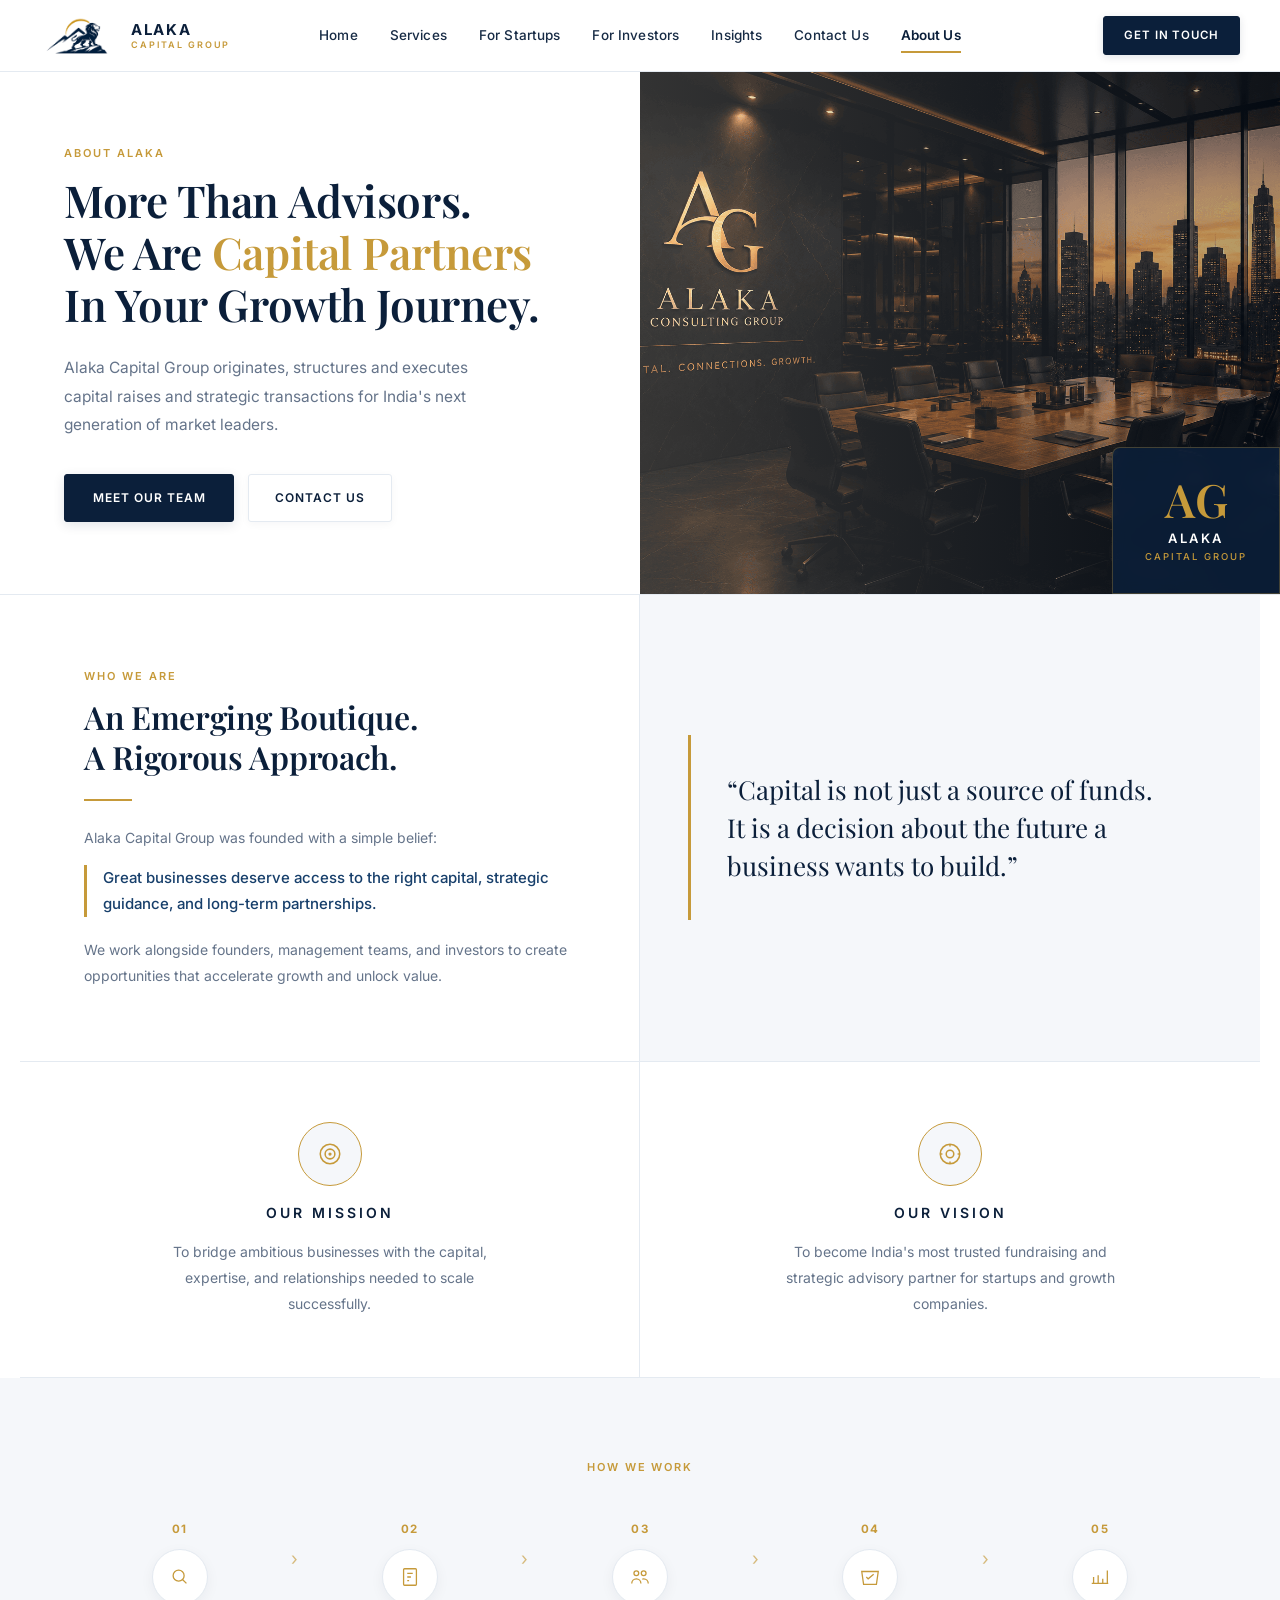
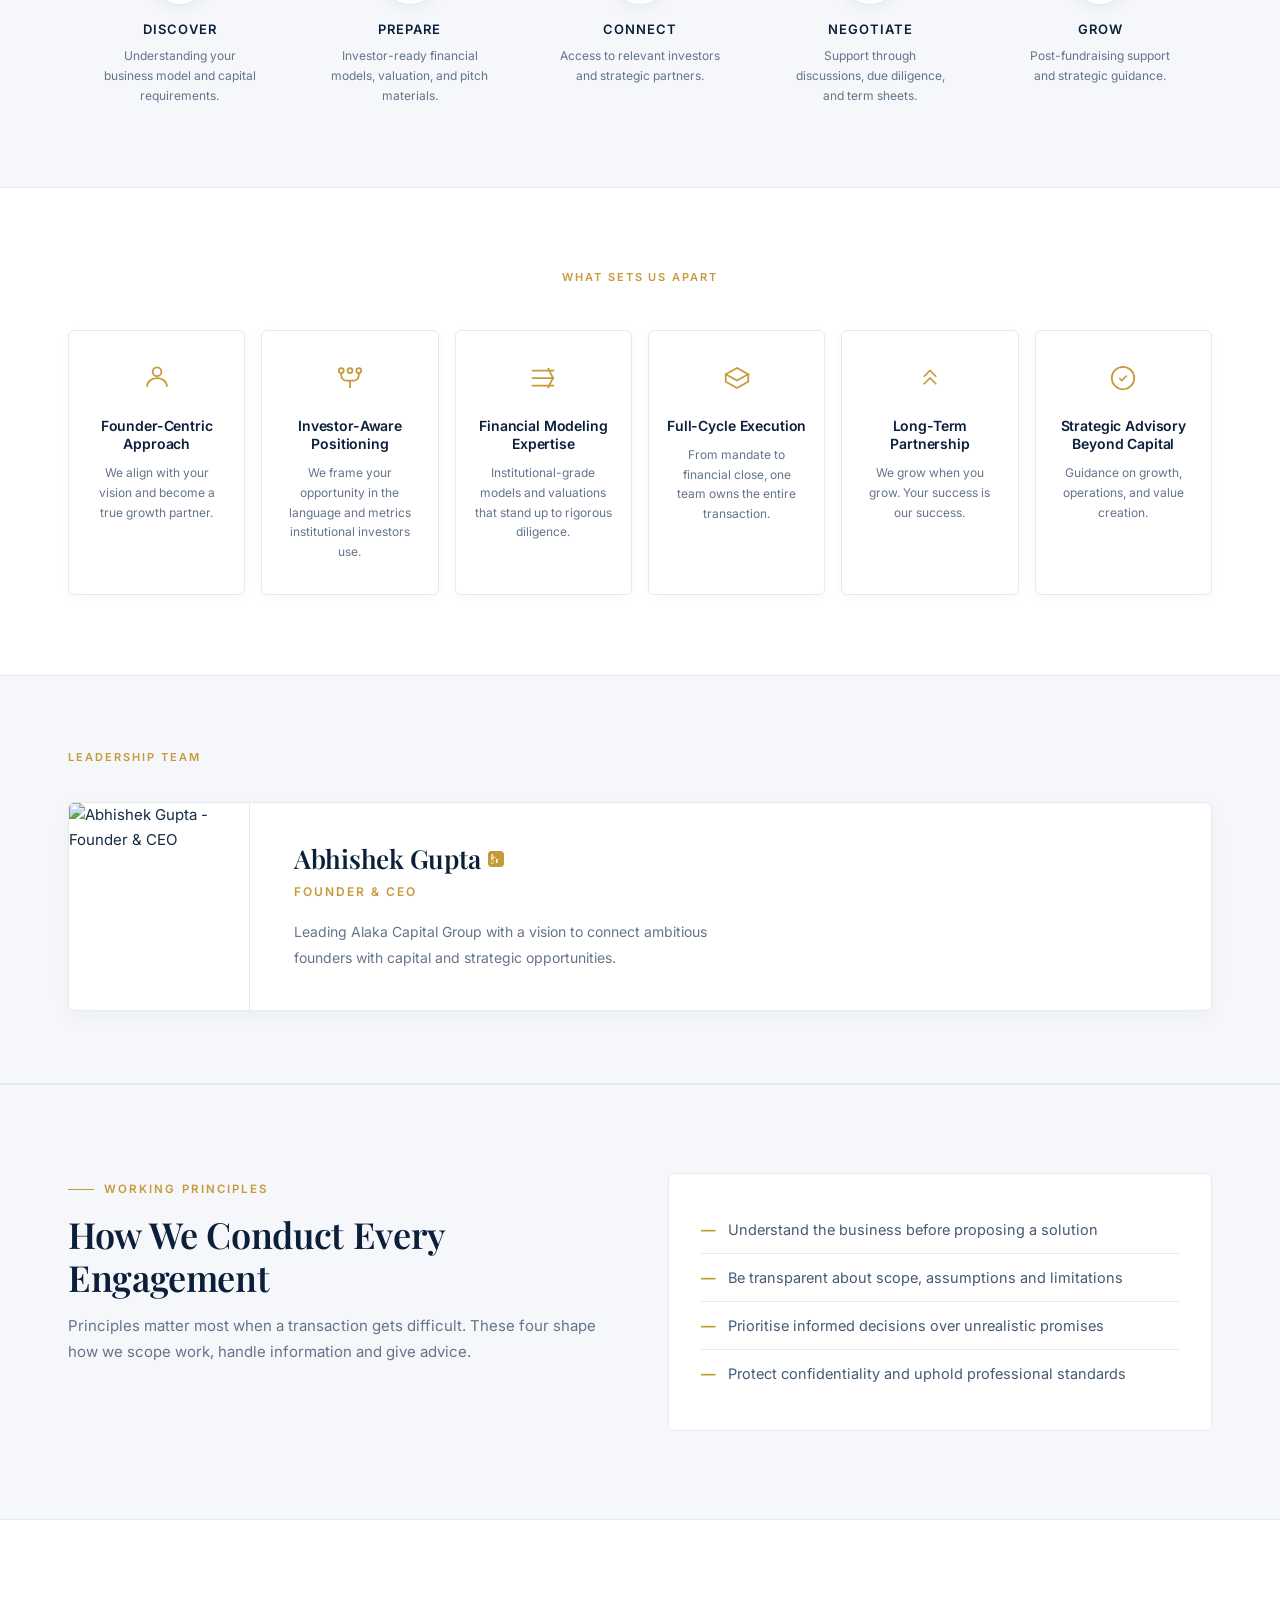
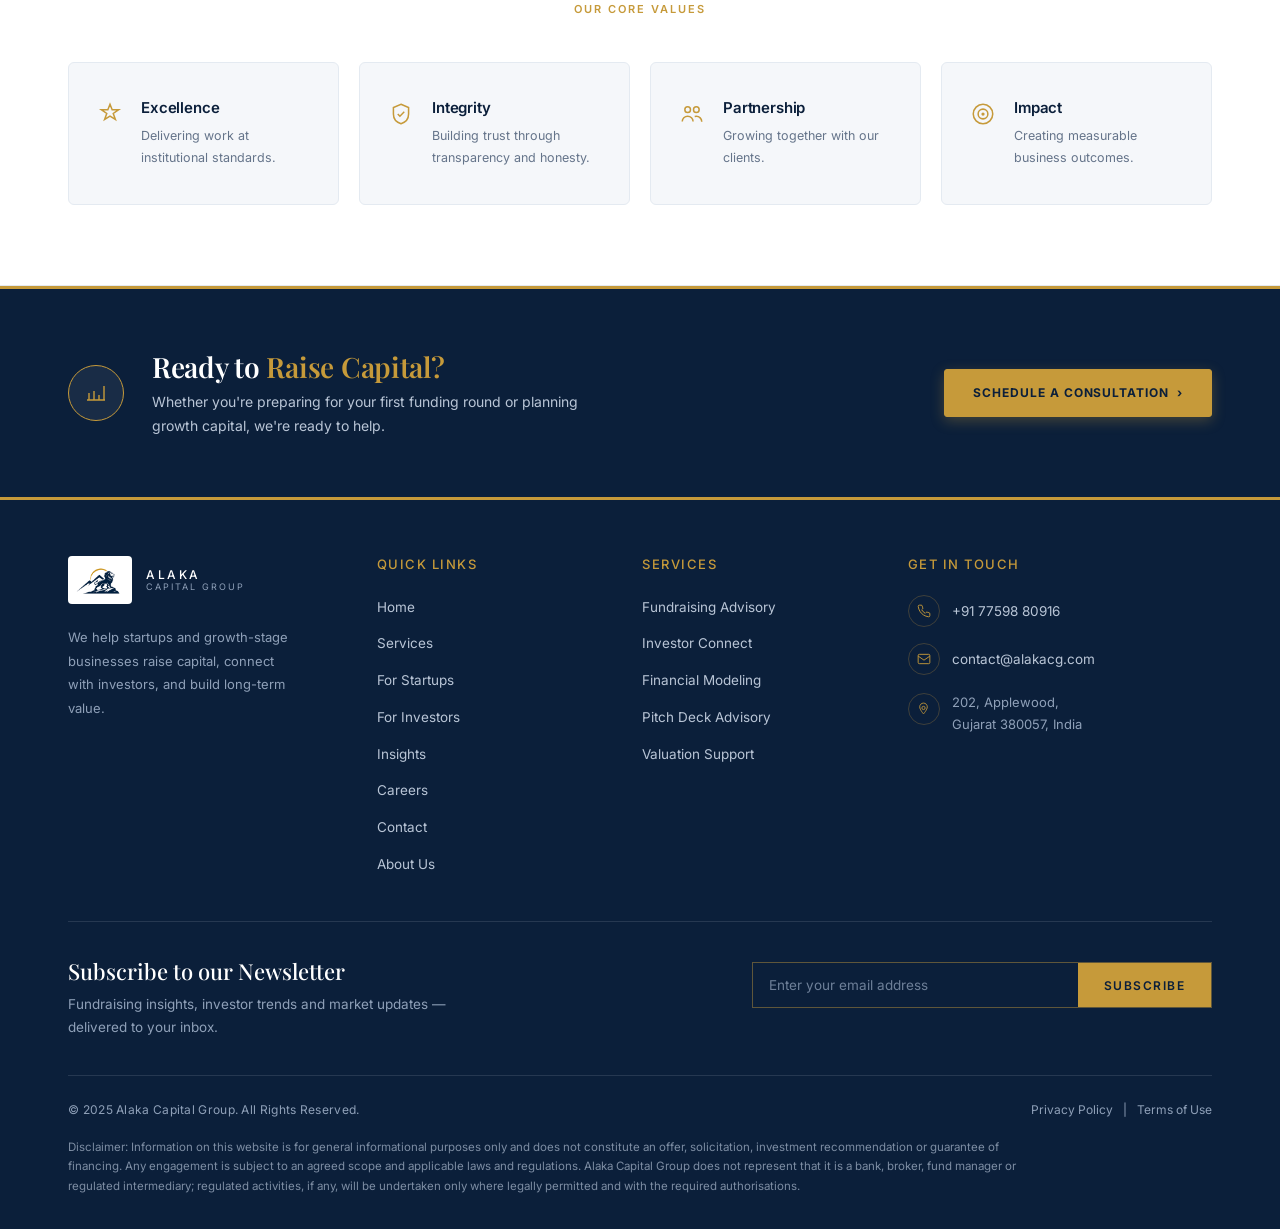
==== commit be56c3a8: "modificTION" ====
--- a/about.html
+++ b/about.html
@@ -3,10 +3,12 @@
 <head>
 <meta charset="UTF-8">
 <meta name="viewport" content="width=device-width, initial-scale=1.0">
+<meta name="description" content="About Alaka Capital Group, an emerging boutique advisory firm focused on fundraising, capital strategy and strategic transactions.">
 <title>Alaka Capital Group | About Us</title>
   <link rel="preconnect" href="https://fonts.googleapis.com">
   <link rel="preconnect" href="https://fonts.gstatic.com" crossorigin>
   <link href="https://fonts.googleapis.com/css2?family=Inter:wght@300;400;500;600;700&family=Playfair+Display:ital,wght@0,500;0,600;0,700;1,400;1,600&display=swap" rel="stylesheet">
+  <link rel="icon" type="image/png" href="logo-templates/acgpng.png">
   <link rel="stylesheet" href="style.css">
 <style>
   :root{
@@ -491,6 +493,7 @@
     <a href="services.html">Services</a>
     <a href="startups.html">For Startups</a>
     <a href="investors.html">For Investors</a>
+    <a href="insights.html">Insights</a>
     <a href="contact.html">Contact Us</a>
     <a href="about.html" class="active">About Us</a>
     <a href="https://forms.gle/SG41uJaHyWQx4Vf59" target="_blank" class="nav-cta nav-cta-mobile">Get In Touch</a>
@@ -510,10 +513,10 @@
   <div class="hero-left">
     <div class="eyebrow">About Alaka</div>
     <h1>More Than Advisors.<br>We Are <span class="accent">Capital Partners</span><br>In Your Growth Journey.</h1>
-    <p>Alaka Capital Group helps startups and growth-stage businesses raise capital, connect with strategic investors, and build long-term enterprise value.</p>
+    <p>Alaka Capital Group originates, structures and executes capital raises and strategic transactions for India's next generation of market leaders.</p>
     <div class="hero-ctas">
-      <a href="#" class="btn-solid">Meet Our Team</a>
-      <a href="#" class="btn-outline-dark">Contact Us</a>
+      <a href="#leadership" class="btn-solid">Meet Our Team</a>
+      <a href="contact.html" class="btn-outline-dark">Contact Us</a>
     </div>
   </div>
   <div class="hero-right">
@@ -532,43 +535,14 @@
     <div class="who-wrap">
       <div class="who-left">
         <div class="eyebrow">Who We Are</div>
-        <h2>Built on Experience.<br>Driven by Impact.</h2>
+        <h2>An Emerging Boutique.<br>A Rigorous Approach.</h2>
         <div class="rule"></div>
         <p>Alaka Capital Group was founded with a simple belief:</p>
         <p class="gold-quote" style="margin-top:14px;">Great businesses deserve access to the right capital, strategic guidance, and long-term partnerships.</p>
         <p>We work alongside founders, management teams, and investors to create opportunities that accelerate growth and unlock value.</p>
       </div>
-      <div class="who-right">
-        <div class="stat-box">
-          <div class="si"><svg viewBox="0 0 24 24" fill="none" stroke="currentColor" stroke-width="1.4"><path d="M6 9l1.5 1.5L12 6l4.5 4.5L18 9M4 18h16"/><path d="M8 18v-4a4 4 0 018 0v4"/></svg></div>
-          <h3>150+</h3>
-          <span>Deals Facilitated</span>
-        </div>
-        <div class="stat-box">
-          <div class="si"><svg viewBox="0 0 24 24" fill="none" stroke="currentColor" stroke-width="1.4"><circle cx="12" cy="12" r="8"/><path d="M12 8v4l2.5 2.5"/></svg></div>
-          <h3>₹500+ Cr</h3>
-          <span>Capital Raised</span>
-        </div>
-        <div class="stat-box">
-          <div class="si"><svg viewBox="0 0 24 24" fill="none" stroke="currentColor" stroke-width="1.4"><circle cx="8" cy="8" r="2.6"/><circle cx="16" cy="8" r="2.6"/><path d="M3 19c0-2.8 2.2-5 5-5s5 2.2 5 5M14.5 14.3c.5-.1.9-.2 1.5-.2 2.8 0 5 2.2 5 5"/></svg></div>
-          <h3>120+</h3>
-          <span>Investor Network</span>
-        </div>
-        <div class="stat-box">
-          <div class="si"><svg viewBox="0 0 24 24" fill="none" stroke="currentColor" stroke-width="1.4"><rect x="4" y="3" width="9" height="18"/><rect x="13" y="9" width="7" height="12"/></svg></div>
-          <h3>25+</h3>
-          <span>Industries Served</span>
-        </div>
-        <div class="stat-box">
-          <div class="si"><svg viewBox="0 0 24 24" fill="none" stroke="currentColor" stroke-width="1.4"><circle cx="12" cy="11" r="3"/><path d="M12 2C8.1 2 5 5.1 5 9c0 5.2 7 13 7 13s7-7.8 7-13c0-3.9-3.1-7-7-7z"/></svg></div>
-          <h3>20+</h3>
-          <span>Cities Covered</span>
-        </div>
-        <div class="stat-box">
-          <div class="si"><svg viewBox="0 0 24 24" fill="none" stroke="currentColor" stroke-width="1.4"><rect x="4" y="9" width="16" height="11" rx="1"/><path d="M9 9V6a3 3 0 016 0v3"/></svg></div>
-          <h3>10+</h3>
-          <span>Years Combined Experience</span>
-        </div>
+      <div class="who-right" style="display:flex;align-items:center;">
+        <blockquote class="acg-quote">“Capital is not just a source of funds. It is a decision about the future a business wants to build.”</blockquote>
       </div>
     </div>
   </div>
@@ -651,18 +625,18 @@
       </div>
       <div class="apart-card">
         <div class="apart-icon"><svg viewBox="0 0 24 24" fill="none" stroke="currentColor" stroke-width="1.4"><circle cx="5" cy="6" r="2"/><circle cx="12" cy="6" r="2"/><circle cx="19" cy="6" r="2"/><path d="M5 8v2a4 4 0 004 4h6a4 4 0 004-4V8"/><path d="M12 14v6"/></svg></div>
-        <h4>Extensive Investor Network</h4>
-        <p>Strong relationships with VCs, PEs, HNIs, and strategic investors.</p>
+        <h4>Investor-Aware Positioning</h4>
+        <p>We frame your opportunity in the language and metrics institutional investors use.</p>
       </div>
       <div class="apart-card">
         <div class="apart-icon"><svg viewBox="0 0 24 24" fill="none" stroke="currentColor" stroke-width="1.4"><path d="M3 6h18M3 12h18M3 18h18"/><path d="M16 4l4 8-4 8"/></svg></div>
         <h4>Financial Modeling Expertise</h4>
-        <p>Institutional-grade financials that build investor confidence.</p>
+        <p>Institutional-grade models and valuations that stand up to rigorous diligence.</p>
       </div>
       <div class="apart-card">
         <div class="apart-icon"><svg viewBox="0 0 24 24" fill="none" stroke="currentColor" stroke-width="1.4"><path d="M3 9l9-5 9 5-9 5-9-5z"/><path d="M3 9v6l9 5 9-5V9"/></svg></div>
-        <h4>End-to-End Support</h4>
-        <p>From strategy to closing, we're with you at every step.</p>
+        <h4>Full-Cycle Execution</h4>
+        <p>From mandate to financial close, one team owns the entire transaction.</p>
       </div>
       <div class="apart-card">
         <div class="apart-icon"><svg viewBox="0 0 24 24" fill="none" stroke="currentColor" stroke-width="1.4"><path d="M7 11l5-5 5 5M7 17l5-5 5 5"/></svg></div>
@@ -679,7 +653,7 @@
 </section>
 
 <!-- LEADERSHIP TEAM -->
-<section class="leadership-section">
+<section class="leadership-section" id="leadership">
   <div class="container">
     <div class="eyebrow">Leadership Team</div>
     <div class="leader-card">
@@ -691,6 +665,25 @@
         <div class="role">Founder &amp; CEO</div>
         <p>Leading Alaka Capital Group with a vision to connect ambitious founders with capital and strategic opportunities.</p>
       </div>
+    </div>
+  </div>
+</section>
+
+<!-- WORKING PRINCIPLES -->
+<section class="acg-section alt">
+  <div class="acg-wrap acg-two-col">
+    <div>
+      <span class="acg-eyebrow">Working Principles</span>
+      <h2>How We Conduct Every Engagement</h2>
+      <p>Principles matter most when a transaction gets difficult. These four shape how we scope work, handle information and give advice.</p>
+    </div>
+    <div class="acg-panel">
+      <ul class="acg-list" style="margin-top:0;">
+        <li>Understand the business before proposing a solution</li>
+        <li>Be transparent about scope, assumptions and limitations</li>
+        <li>Prioritise informed decisions over unrealistic promises</li>
+        <li>Protect confidentiality and uphold professional standards</li>
+      </ul>
     </div>
   </div>
 </section>
@@ -744,7 +737,7 @@
         <p>Whether you're preparing for your first funding round or planning growth capital, we're ready to help.</p>
       </div>
     </div>
-    <a href="#" class="btn-solid">Schedule a Consultation &nbsp;›</a>
+    <a href="contact.html" class="btn-solid">Schedule a Consultation &nbsp;&rsaquo;</a>
   </div>
 </section>
 
@@ -759,7 +752,7 @@
       <!-- Brand -->
       <div>
         <div style="display:flex;align-items:center;gap:14px;margin-bottom:22px;">
-          <span style="font-family:'Playfair Display',serif;font-size:28px;font-weight:600;color:#C69A3A;border:1.5px solid #C69A3A;width:44px;height:44px;display:flex;align-items:center;justify-content:center;flex-shrink:0;">AG</span>
+          <span style="display:flex;align-items:center;justify-content:center;flex-shrink:0;width:64px;height:48px;background:#FFFFFF;border-radius:4px;padding:4px;"><img src="logo-templates/acgpng.png" alt="Alaka Capital Group logo" style="width:100%;height:100%;object-fit:contain;"></span>
           <div style="display:flex;flex-direction:column;line-height:1.2;">
             <b style="font-family:'Inter',sans-serif;font-size:12px;font-weight:500;letter-spacing:2.5px;color:#FFFFFF;">ALAKA</b>
             <span style="font-size:9px;letter-spacing:2px;color:#8FA0B8;">CAPITAL GROUP</span>
@@ -776,6 +769,8 @@
           <li><a href="services.html" style="font-size:13.5px;color:#B9C5D6;text-decoration:none;" onmouseover="this.style.color='#C69A3A'" onmouseout="this.style.color='#B9C5D6'">Services</a></li>
           <li><a href="startups.html" style="font-size:13.5px;color:#B9C5D6;text-decoration:none;" onmouseover="this.style.color='#C69A3A'" onmouseout="this.style.color='#B9C5D6'">For Startups</a></li>
           <li><a href="investors.html" style="font-size:13.5px;color:#B9C5D6;text-decoration:none;" onmouseover="this.style.color='#C69A3A'" onmouseout="this.style.color='#B9C5D6'">For Investors</a></li>
+          <li><a href="insights.html" style="font-size:13.5px;color:#B9C5D6;text-decoration:none;" onmouseover="this.style.color='#C69A3A'" onmouseout="this.style.color='#B9C5D6'">Insights</a></li>
+          <li><a href="careers.html" style="font-size:13.5px;color:#B9C5D6;text-decoration:none;" onmouseover="this.style.color='#C69A3A'" onmouseout="this.style.color='#B9C5D6'">Careers</a></li>
           <li><a href="contact.html" style="font-size:13.5px;color:#B9C5D6;text-decoration:none;" onmouseover="this.style.color='#C69A3A'" onmouseout="this.style.color='#B9C5D6'">Contact</a></li>
           <li><a href="about.html" style="font-size:13.5px;color:#B9C5D6;text-decoration:none;" onmouseover="this.style.color='#C69A3A'" onmouseout="this.style.color='#B9C5D6'">About Us</a></li>
         </ul>
@@ -785,11 +780,11 @@
       <div>
         <h4 style="font-family:'Inter',sans-serif;font-size:13px;letter-spacing:1.5px;color:#C69A3A;font-weight:500;text-transform:uppercase;margin-bottom:22px;">Services</h4>
         <ul style="list-style:none;display:flex;flex-direction:column;gap:12px;">
-          <li><a href="#" style="font-size:13.5px;color:#B9C5D6;text-decoration:none;" onmouseover="this.style.color='#C69A3A'" onmouseout="this.style.color='#B9C5D6'">Fundraising Advisory</a></li>
-          <li><a href="#" style="font-size:13.5px;color:#B9C5D6;text-decoration:none;" onmouseover="this.style.color='#C69A3A'" onmouseout="this.style.color='#B9C5D6'">Investor Connect</a></li>
-          <li><a href="#" style="font-size:13.5px;color:#B9C5D6;text-decoration:none;" onmouseover="this.style.color='#C69A3A'" onmouseout="this.style.color='#B9C5D6'">Financial Modeling</a></li>
-          <li><a href="#" style="font-size:13.5px;color:#B9C5D6;text-decoration:none;" onmouseover="this.style.color='#C69A3A'" onmouseout="this.style.color='#B9C5D6'">Pitch Deck Advisory</a></li>
-          <li><a href="#" style="font-size:13.5px;color:#B9C5D6;text-decoration:none;" onmouseover="this.style.color='#C69A3A'" onmouseout="this.style.color='#B9C5D6'">Valuation Support</a></li>
+          <li><a href="services.html" style="font-size:13.5px;color:#B9C5D6;text-decoration:none;" onmouseover="this.style.color='#C69A3A'" onmouseout="this.style.color='#B9C5D6'">Fundraising Advisory</a></li>
+          <li><a href="services.html" style="font-size:13.5px;color:#B9C5D6;text-decoration:none;" onmouseover="this.style.color='#C69A3A'" onmouseout="this.style.color='#B9C5D6'">Investor Connect</a></li>
+          <li><a href="services.html" style="font-size:13.5px;color:#B9C5D6;text-decoration:none;" onmouseover="this.style.color='#C69A3A'" onmouseout="this.style.color='#B9C5D6'">Financial Modeling</a></li>
+          <li><a href="services.html" style="font-size:13.5px;color:#B9C5D6;text-decoration:none;" onmouseover="this.style.color='#C69A3A'" onmouseout="this.style.color='#B9C5D6'">Pitch Deck Advisory</a></li>
+          <li><a href="services.html" style="font-size:13.5px;color:#B9C5D6;text-decoration:none;" onmouseover="this.style.color='#C69A3A'" onmouseout="this.style.color='#B9C5D6'">Valuation Support</a></li>
         </ul>
       </div>
 
@@ -816,10 +811,25 @@
             <span style="width:32px;height:32px;border-radius:50%;border:1px solid rgba(214,161,60,0.25);display:flex;align-items:center;justify-content:center;flex-shrink:0;margin-top:2px;">
               <svg width="13" height="13" viewBox="0 0 24 24" fill="none" stroke="#C69A3A" stroke-width="1.6"><circle cx="12" cy="11" r="3"/><path d="M12 2C8.1 2 5 5.1 5 9c0 5.2 7 13 7 13s7-7.8 7-13c0-3.9-3.1-7-7-7z"/></svg>
             </span>
-            <p style="font-size:13px;color:#8FA0B8;line-height:1.7;margin:0;">Lower Ground Floor, Saket Salcon, Rasvilas,<br>next to Select Citywalk Mall, Saket District Centre,<br>District Centre, Sector 6, Pushp Vihar, Mal,<br>New Delhi, Delhi 110017</p>
+            <p style="font-size:13px;color:#8FA0B8;line-height:1.7;margin:0;">202, Applewood,<br>Gujarat 380057, India</p>
           </div>
         </div>
       </div>
+    </div>
+
+    <!-- Newsletter -->
+    <div class="footer-newsletter">
+      <div class="footer-newsletter-text">
+        <h4>Subscribe to our Newsletter</h4>
+        <p>Fundraising insights, investor trends and market updates — delivered to your inbox.</p>
+      </div>
+      <form class="newsletter-form" data-endpoint="" novalidate>
+        <div class="newsletter-field">
+          <input type="email" name="email" placeholder="Enter your email address" aria-label="Email address" required>
+          <button type="submit">Subscribe</button>
+        </div>
+        <p class="newsletter-status" aria-live="polite"></p>
+      </form>
     </div>
 
     <!-- Bottom Bar -->
@@ -831,7 +841,7 @@
         <a href="#" style="font-size:12px;color:#8FA0B8;text-decoration:none;" onmouseover="this.style.color='#C69A3A'" onmouseout="this.style.color='#8FA0B8'">Terms of Use</a>
       </div>
     </div>
-
+    <p class="footer-disclaimer">Disclaimer: Information on this website is for general informational purposes only and does not constitute an offer, solicitation, investment recommendation or guarantee of financing. Any engagement is subject to an agreed scope and applicable laws and regulations. Alaka Capital Group does not represent that it is a bank, broker, fund manager or regulated intermediary; regulated activities, if any, will be undertaken only where legally permitted and with the required authorisations.</p>
   </div>
 </footer>
 
@@ -879,5 +889,6 @@
       siteNav.classList.toggle('scrolled', window.scrollY > 10);
     }, { passive: true });
   </script>
+  <script src="newsletter.js"></script>
 </body>
 </html>
--- a/style.css
+++ b/style.css
@@ -574,6 +574,193 @@
 
 .footer-bottom-bar a:hover {
   color: var(--gold-premium) !important;
+}
+
+/* ==========================================================================
+   MODAL DIALOG (e.g. Schedule a Call)
+   ========================================================================== */
+.modal-overlay {
+  position: fixed;
+  inset: 0;
+  background: rgba(11, 31, 58, 0.78);
+  backdrop-filter: blur(6px);
+  display: flex;
+  align-items: center;
+  justify-content: center;
+  padding: 24px;
+  opacity: 0;
+  pointer-events: none;
+  transition: opacity 0.25s ease;
+  z-index: 200;
+}
+
+.modal-overlay.open {
+  opacity: 1;
+  pointer-events: auto;
+}
+
+.modal-card {
+  background: #FFFFFF;
+  border: 1px solid var(--border-color);
+  border-top: 3px solid var(--gold-premium);
+  border-radius: 8px;
+  max-width: 540px;
+  width: 100%;
+  max-height: 90vh;
+  overflow-y: auto;
+  padding: 40px 36px 32px;
+  position: relative;
+  box-shadow: 0 20px 50px rgba(11, 31, 58, 0.25);
+  transform: translateY(16px) scale(0.98);
+  transition: transform 0.25s ease;
+}
+
+.modal-overlay.open .modal-card {
+  transform: translateY(0) scale(1);
+}
+
+.modal-close {
+  position: absolute;
+  top: 16px;
+  right: 16px;
+  width: 32px;
+  height: 32px;
+  border-radius: 50%;
+  border: 1px solid var(--border-color);
+  background: var(--bg-secondary);
+  color: var(--text-secondary);
+  display: flex;
+  align-items: center;
+  justify-content: center;
+  cursor: pointer;
+  font-size: 18px;
+  line-height: 1;
+  transition: all 0.2s ease;
+}
+
+.modal-close:hover {
+  border-color: var(--gold-premium);
+  color: var(--navy-primary);
+  background: #FFFFFF;
+}
+
+.modal-card h2 {
+  font-family: var(--font-heading);
+  font-size: 26px;
+  color: var(--navy-primary);
+  margin-bottom: 8px;
+}
+
+.modal-card > p {
+  font-size: 14px;
+  color: var(--text-secondary);
+  margin-bottom: 24px;
+  line-height: 1.6;
+}
+
+.schedule-form {
+  display: flex;
+  flex-direction: column;
+  gap: 16px;
+}
+
+.schedule-form .field-label {
+  font-family: var(--font-body);
+  font-size: 11.5px;
+  letter-spacing: 1px;
+  text-transform: uppercase;
+  color: var(--gold-premium);
+  margin-bottom: 8px;
+  display: block;
+  font-weight: 600;
+}
+
+.schedule-form input[type="text"],
+.schedule-form input[type="email"],
+.schedule-form input[type="tel"],
+.schedule-form input[type="date"],
+.schedule-form textarea {
+  width: 100%;
+  padding: 12px 14px;
+  background: #FFFFFF;
+  border: 1.5px solid var(--border-color);
+  border-radius: 3px;
+  color: var(--text-main);
+  font-size: 14px;
+  font-family: var(--font-body);
+  outline: none;
+  box-sizing: border-box;
+}
+
+.schedule-form input:focus {
+  border-color: var(--gold-premium);
+  box-shadow: 0 0 0 3px rgba(198, 154, 58, 0.15);
+}
+
+.time-slots {
+  display: grid;
+  grid-template-columns: repeat(3, 1fr);
+  gap: 8px;
+}
+
+.time-slot {
+  padding: 10px 6px;
+  text-align: center;
+  font-size: 12.5px;
+  font-weight: 500;
+  color: var(--text-secondary);
+  background: var(--bg-secondary);
+  border: 1px solid var(--border-color);
+  border-radius: 3px;
+  cursor: pointer;
+  transition: all 0.2s ease;
+  user-select: none;
+}
+
+.time-slot:hover {
+  border-color: var(--gold-premium);
+  color: var(--navy-primary);
+  background: #FFFFFF;
+}
+
+.time-slot.selected {
+  background: var(--navy-primary);
+  color: #FFFFFF;
+  border-color: var(--navy-primary);
+  font-weight: 600;
+}
+
+.schedule-form button[type="submit"] {
+  background: var(--navy-primary);
+  color: #FFFFFF;
+  font-size: 12px;
+  letter-spacing: 1.5px;
+  text-transform: uppercase;
+  font-weight: 600;
+  padding: 14px 26px;
+  border: 1.5px solid var(--navy-primary);
+  border-radius: 3px;
+  cursor: pointer;
+  font-family: var(--font-body);
+  transition: all 0.2s ease;
+  margin-top: 8px;
+}
+
+.schedule-form button[type="submit"]:hover {
+  background: var(--navy-corporate);
+  border-color: var(--gold-premium);
+}
+
+.schedule-form button[type="submit"]:disabled {
+  opacity: 0.6;
+  cursor: not-allowed;
+}
+
+.schedule-status {
+  font-size: 13px;
+  min-height: 18px;
+  margin: 4px 0 0;
+  text-align: center;
 }
 
 /* ==========================================================================
@@ -659,3 +846,233 @@
     gap: 10px;
   }
 }
+
+/* =========================
+   FOOTER NEWSLETTER
+   ========================= */
+.footer-newsletter {
+  display: flex;
+  align-items: center;
+  justify-content: space-between;
+  gap: 40px;
+  padding: 36px 0;
+  border-bottom: 1px solid rgba(228, 234, 241, 0.12);
+}
+
+.footer-newsletter h4 {
+  font-family: 'Playfair Display', serif;
+  font-size: 22px;
+  font-weight: 500;
+  color: #FFFFFF;
+  margin: 0 0 8px;
+  letter-spacing: 0;
+  text-transform: none;
+}
+
+.footer-newsletter-text p {
+  font-size: 13.5px;
+  line-height: 1.7;
+  color: #8FA0B8;
+  margin: 0;
+  max-width: 440px;
+}
+
+.newsletter-form {
+  flex: 0 1 460px;
+  width: 100%;
+}
+
+.newsletter-field {
+  display: flex;
+  border: 1px solid rgba(198, 154, 58, 0.45);
+  transition: border-color .2s;
+}
+
+.newsletter-field:focus-within {
+  border-color: #C69A3A;
+}
+
+.newsletter-field input {
+  flex: 1;
+  min-width: 0;
+  background: transparent;
+  border: none;
+  outline: none;
+  padding: 14px 16px;
+  font-family: 'Inter', sans-serif;
+  font-size: 13.5px;
+  color: #FFFFFF;
+}
+
+.newsletter-field input::placeholder {
+  color: #8FA0B8;
+}
+
+.newsletter-field button {
+  background: #C69A3A;
+  color: #0B1F3A;
+  border: none;
+  padding: 0 26px;
+  font-family: 'Inter', sans-serif;
+  font-size: 12px;
+  font-weight: 600;
+  letter-spacing: 1.5px;
+  text-transform: uppercase;
+  cursor: pointer;
+  transition: background .2s;
+}
+
+.newsletter-field button:hover {
+  background: #D6A13C;
+}
+
+.newsletter-field button:disabled {
+  opacity: .6;
+  cursor: default;
+}
+
+.newsletter-status {
+  min-height: 18px;
+  margin: 8px 0 0;
+  font-size: 12px;
+  color: #8FA0B8;
+}
+
+@media (max-width: 768px) {
+  .footer-newsletter {
+    flex-direction: column;
+    align-items: flex-start;
+    gap: 20px;
+    padding: 28px 0;
+  }
+
+  .newsletter-form {
+    flex-basis: auto;
+  }
+
+  .newsletter-field button {
+    padding: 0 16px;
+  }
+}
+
+/* ==========================================================================
+   SHARED CONTENT BLOCKS (acg-*)
+   Used by the Insights and Careers pages and by added sections on other pages.
+   ========================================================================== */
+.acg-section { padding: 88px 0; background: #FFFFFF; }
+.acg-section.alt { background: var(--bg-secondary); border-top: 1px solid var(--border-color); border-bottom: 1px solid var(--border-color); }
+.acg-section.dark { background: var(--navy-primary); }
+.acg-wrap { max-width: 1240px; margin: 0 auto; padding: 0 48px; }
+
+.acg-eyebrow { display: inline-flex; align-items: center; gap: 10px; font-family: var(--font-body); font-size: 11.5px; font-weight: 600; letter-spacing: 0.18em; text-transform: uppercase; color: var(--gold-premium); margin-bottom: 14px; }
+.acg-eyebrow::before { content: ""; width: 26px; height: 1px; background: var(--gold-premium); }
+
+.acg-head { max-width: 720px; margin-bottom: 40px; }
+.acg-head.center { margin-left: auto; margin-right: auto; text-align: center; }
+.acg-head h2, .acg-two-col h2 { font-family: var(--font-heading); font-size: clamp(26px, 3.4vw, 36px); font-weight: 600; color: var(--navy-primary); line-height: 1.2; }
+.acg-section.dark h2 { color: #FFFFFF; }
+.acg-head p, .acg-two-col p { margin-top: 14px; color: var(--text-secondary); font-size: 15px; line-height: 1.75; }
+.acg-section.dark p { color: #C5D0DD; }
+
+.acg-grid { display: grid; grid-template-columns: repeat(3, 1fr); gap: 20px; }
+.acg-grid.four { grid-template-columns: repeat(4, 1fr); }
+.acg-card { background: #FFFFFF; border: 1px solid var(--border-color); border-radius: 6px; padding: 28px; display: flex; flex-direction: column; transition: transform 0.2s ease, border-color 0.2s ease, box-shadow 0.2s ease; }
+.acg-card:hover { transform: translateY(-4px); border-color: var(--gold-premium); box-shadow: 0 14px 35px rgba(11, 31, 58, 0.08); }
+.acg-tag { font-size: 11px; font-weight: 600; letter-spacing: 0.14em; text-transform: uppercase; color: var(--gold-premium); }
+.acg-card h3 { font-family: var(--font-heading); font-size: 20px; font-weight: 600; color: var(--navy-primary); line-height: 1.3; margin: 12px 0 10px; }
+.acg-card p { font-size: 14px; color: var(--text-secondary); line-height: 1.7; }
+.acg-link { margin-top: auto; padding-top: 18px; font-size: 13px; font-weight: 600; color: var(--gold-premium); text-decoration: none; }
+.acg-link:hover { color: var(--navy-primary); }
+
+.acg-tiles { display: grid; grid-template-columns: repeat(4, 1fr); gap: 12px; }
+.acg-tile { background: #FFFFFF; border: 1px solid var(--border-color); border-left: 3px solid var(--gold-premium); border-radius: 4px; padding: 18px 20px; font-size: 14px; font-weight: 600; color: var(--navy-primary); }
+
+.acg-two-col { display: grid; grid-template-columns: 1fr 1fr; gap: 56px; align-items: start; }
+.acg-panel { background: var(--bg-secondary); border: 1px solid var(--border-color); border-radius: 6px; padding: 32px; }
+.acg-section.alt .acg-panel { background: #FFFFFF; }
+.acg-panel h3 { font-family: var(--font-heading); font-size: 22px; font-weight: 600; color: var(--navy-primary); margin-bottom: 6px; }
+.acg-panel h4 { font-family: var(--font-body); font-size: 14px; font-weight: 600; color: var(--navy-primary); margin-top: 22px; }
+.acg-panel p { margin-top: 8px; }
+.acg-list { list-style: none; margin-top: 12px; }
+.acg-list li { display: flex; gap: 12px; padding: 12px 0; border-bottom: 1px solid var(--border-color); color: #465A73; font-size: 14.5px; line-height: 1.6; }
+.acg-list li::before { content: "—"; color: var(--gold-premium); font-weight: 700; flex-shrink: 0; }
+.acg-list li:last-child { border-bottom: none; }
+.acg-list b { color: var(--navy-primary); font-weight: 600; }
+.acg-quote { background: var(--bg-secondary); border-left: 3px solid var(--gold-premium); padding: 36px; font-family: var(--font-heading); font-size: clamp(20px, 2.4vw, 26px); line-height: 1.45; color: var(--navy-primary); }
+.acg-note { margin-top: 14px; font-size: 12.5px; color: #8A97A8; line-height: 1.6; }
+
+.acg-btn { display: inline-block; margin-top: 24px; padding: 13px 22px; border-radius: 4px; background: var(--navy-primary); color: #FFFFFF; font-family: var(--font-body); font-size: 14px; font-weight: 600; text-decoration: none; border: none; cursor: pointer; transition: background 0.2s ease, color 0.2s ease; }
+.acg-btn:hover { background: var(--gold-premium); color: var(--navy-primary); }
+.acg-btn.gold { background: var(--gold-premium); color: var(--navy-primary); }
+.acg-btn.gold:hover { background: #FFFFFF; }
+
+/* Content-page hero */
+.acg-hero { padding: 96px 0 80px; background: radial-gradient(ellipse at 86% 38%, rgba(198, 154, 58, 0.14), transparent 32%), linear-gradient(115deg, #FFFFFF, #F1F5FA); border-bottom: 1px solid var(--border-color); }
+.acg-hero-grid { display: grid; grid-template-columns: 1.15fr 0.85fr; gap: 48px; align-items: center; }
+.acg-crumb { font-size: 11.5px; font-weight: 500; letter-spacing: 0.14em; color: var(--text-secondary); margin-bottom: 18px; }
+.acg-hero h1 { font-family: var(--font-heading); font-size: clamp(36px, 5vw, 58px); font-weight: 600; color: var(--navy-primary); line-height: 1.1; }
+.acg-hero h1 span { color: var(--gold-premium); }
+.acg-hero p { margin-top: 20px; max-width: 600px; font-size: 16.5px; color: var(--text-secondary); line-height: 1.7; }
+.acg-hero-art { position: relative; overflow: hidden; min-height: 280px; padding: 32px; display: flex; align-items: flex-end; background: linear-gradient(145deg, #173F6B, #091A31); border: 10px solid #FFFFFF; outline: 1px solid rgba(198, 154, 58, 0.5); box-shadow: 0 18px 50px rgba(11, 31, 58, 0.09); }
+.acg-hero-art::before, .acg-hero-art::after { content: ""; position: absolute; border: 1px solid rgba(228, 201, 130, 0.5); border-radius: 50%; width: 330px; height: 330px; right: -110px; top: -125px; }
+.acg-hero-art::after { width: 230px; height: 230px; right: -60px; top: -75px; }
+.acg-hero-art div { position: relative; z-index: 1; }
+.acg-hero-art small { color: #E4C982; font-size: 11px; font-weight: 700; letter-spacing: 0.18em; }
+.acg-hero-art strong { display: block; margin-top: 10px; color: #FFFFFF; font-family: var(--font-heading); font-size: 28px; font-weight: 600; line-height: 1.25; }
+
+/* Insights library */
+.acg-toolbar { display: flex; justify-content: space-between; align-items: center; gap: 18px; flex-wrap: wrap; margin-bottom: 28px; }
+.acg-filters { display: flex; flex-wrap: wrap; gap: 8px; }
+.acg-filter { padding: 9px 14px; border: 1px solid var(--border-color); border-radius: 3px; background: #FFFFFF; color: #53647A; font-family: var(--font-body); font-size: 12.5px; font-weight: 600; cursor: pointer; }
+.acg-filter.active, .acg-filter:hover { background: var(--navy-primary); border-color: var(--navy-primary); color: #FFFFFF; }
+.acg-search { width: min(320px, 100%); padding: 11px 14px; border: 1px solid var(--border-color); border-radius: 3px; font-family: var(--font-body); font-size: 14px; }
+.acg-search:focus { outline: none; border-color: var(--gold-premium); }
+.acg-count { font-size: 13px; color: var(--text-secondary); margin-bottom: 16px; }
+.acg-empty { display: none; grid-column: 1 / -1; padding: 32px; text-align: center; background: var(--bg-secondary); color: var(--text-secondary); }
+
+/* Email-based forms */
+.acg-form { background: #FFFFFF; border: 1px solid var(--border-color); border-radius: 6px; padding: 32px; box-shadow: 0 18px 50px rgba(11, 31, 58, 0.06); }
+.acg-form-grid { display: grid; grid-template-columns: 1fr 1fr; gap: 16px; }
+.acg-field { display: flex; flex-direction: column; gap: 7px; }
+.acg-field.full { grid-column: 1 / -1; }
+.acg-field label { font-size: 12.5px; font-weight: 600; color: #344B68; }
+.acg-field input, .acg-field select, .acg-field textarea { width: 100%; padding: 12px 13px; border: 1px solid #D7E0EA; border-radius: 3px; background: #FFFFFF; color: var(--text-main); font-family: var(--font-body); font-size: 14px; }
+.acg-field textarea { min-height: 130px; resize: vertical; }
+.acg-field input:focus, .acg-field select:focus, .acg-field textarea:focus { outline: none; border-color: var(--gold-premium); }
+.acg-detail { padding: 20px 0; border-bottom: 1px solid var(--border-color); font-size: 14px; color: var(--text-secondary); }
+.acg-detail b { display: block; margin-bottom: 4px; color: var(--navy-primary); }
+.acg-detail a { color: var(--gold-premium); font-weight: 600; text-decoration: none; }
+
+/* Footer disclaimer */
+.footer-disclaimer { margin-top: 18px; max-width: 980px; font-size: 11.5px; line-height: 1.7; color: #7D8DA3; }
+
+/* The in-menu CTA is for the mobile drawer only; .nav-cta (declared later) was re-showing it on desktop */
+@media (min-width: 769px) {
+  .nav-links .nav-cta-mobile { display: none; }
+  .nav-cta { white-space: nowrap; }
+}
+
+/* Keep the desktop nav on one line now that it carries seven links */
+@media (min-width: 769px) and (max-width: 1240px) {
+  nav { padding-left: 1.5rem; padding-right: 1.5rem; }
+  .nav-links { gap: 1.1rem; }
+  .nav-links a { font-size: 12.5px; }
+}
+
+@media (max-width: 1024px) {
+  .acg-grid, .acg-grid.four { grid-template-columns: repeat(2, 1fr); }
+  .acg-tiles { grid-template-columns: repeat(3, 1fr); }
+}
+@media (max-width: 768px) {
+  .acg-section { padding: 60px 0; }
+  .acg-wrap { padding: 0 20px; }
+  .acg-two-col, .acg-hero-grid { grid-template-columns: 1fr; gap: 32px; }
+  .acg-hero { padding: 64px 0; }
+  .acg-hero-art { min-height: 220px; }
+  .acg-tiles { grid-template-columns: repeat(2, 1fr); }
+  .acg-form-grid { grid-template-columns: 1fr; }
+  .acg-form { padding: 22px; }
+}
+@media (max-width: 520px) {
+  .acg-grid, .acg-grid.four { grid-template-columns: 1fr; }
+}
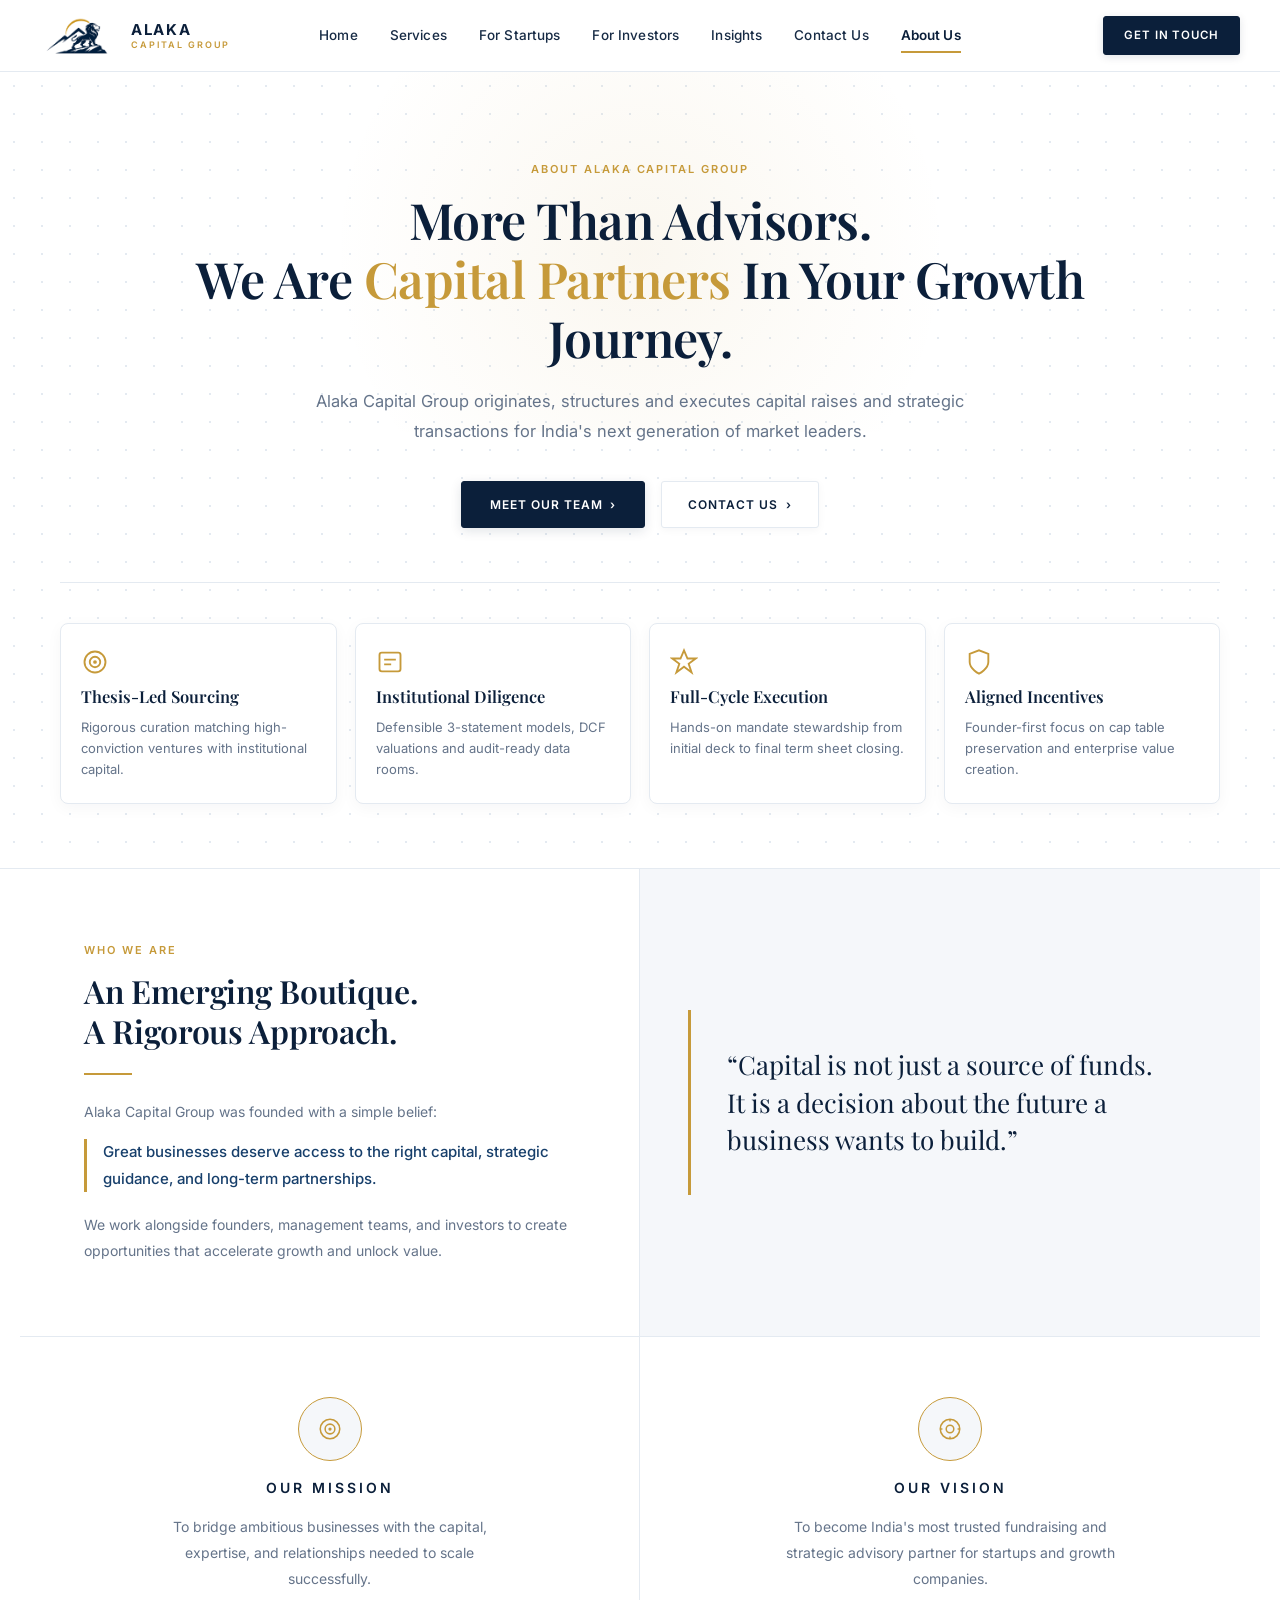
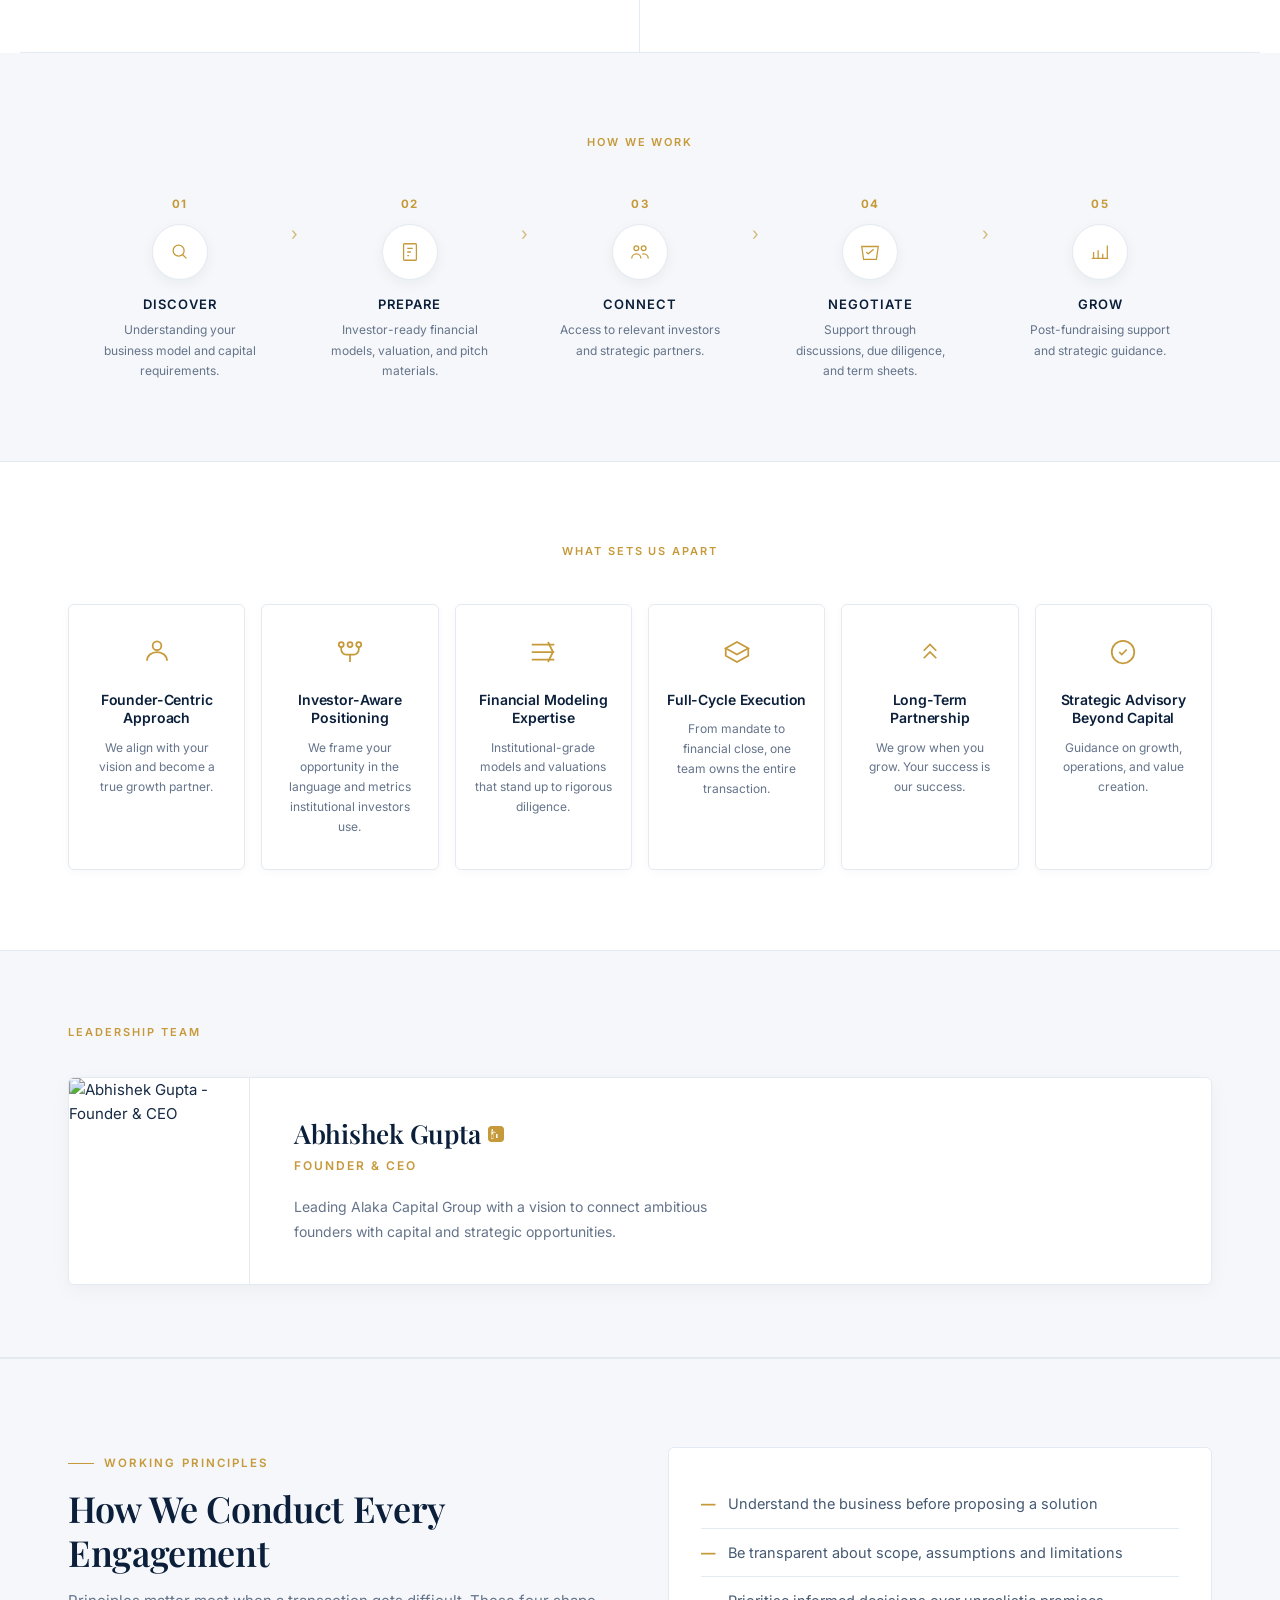
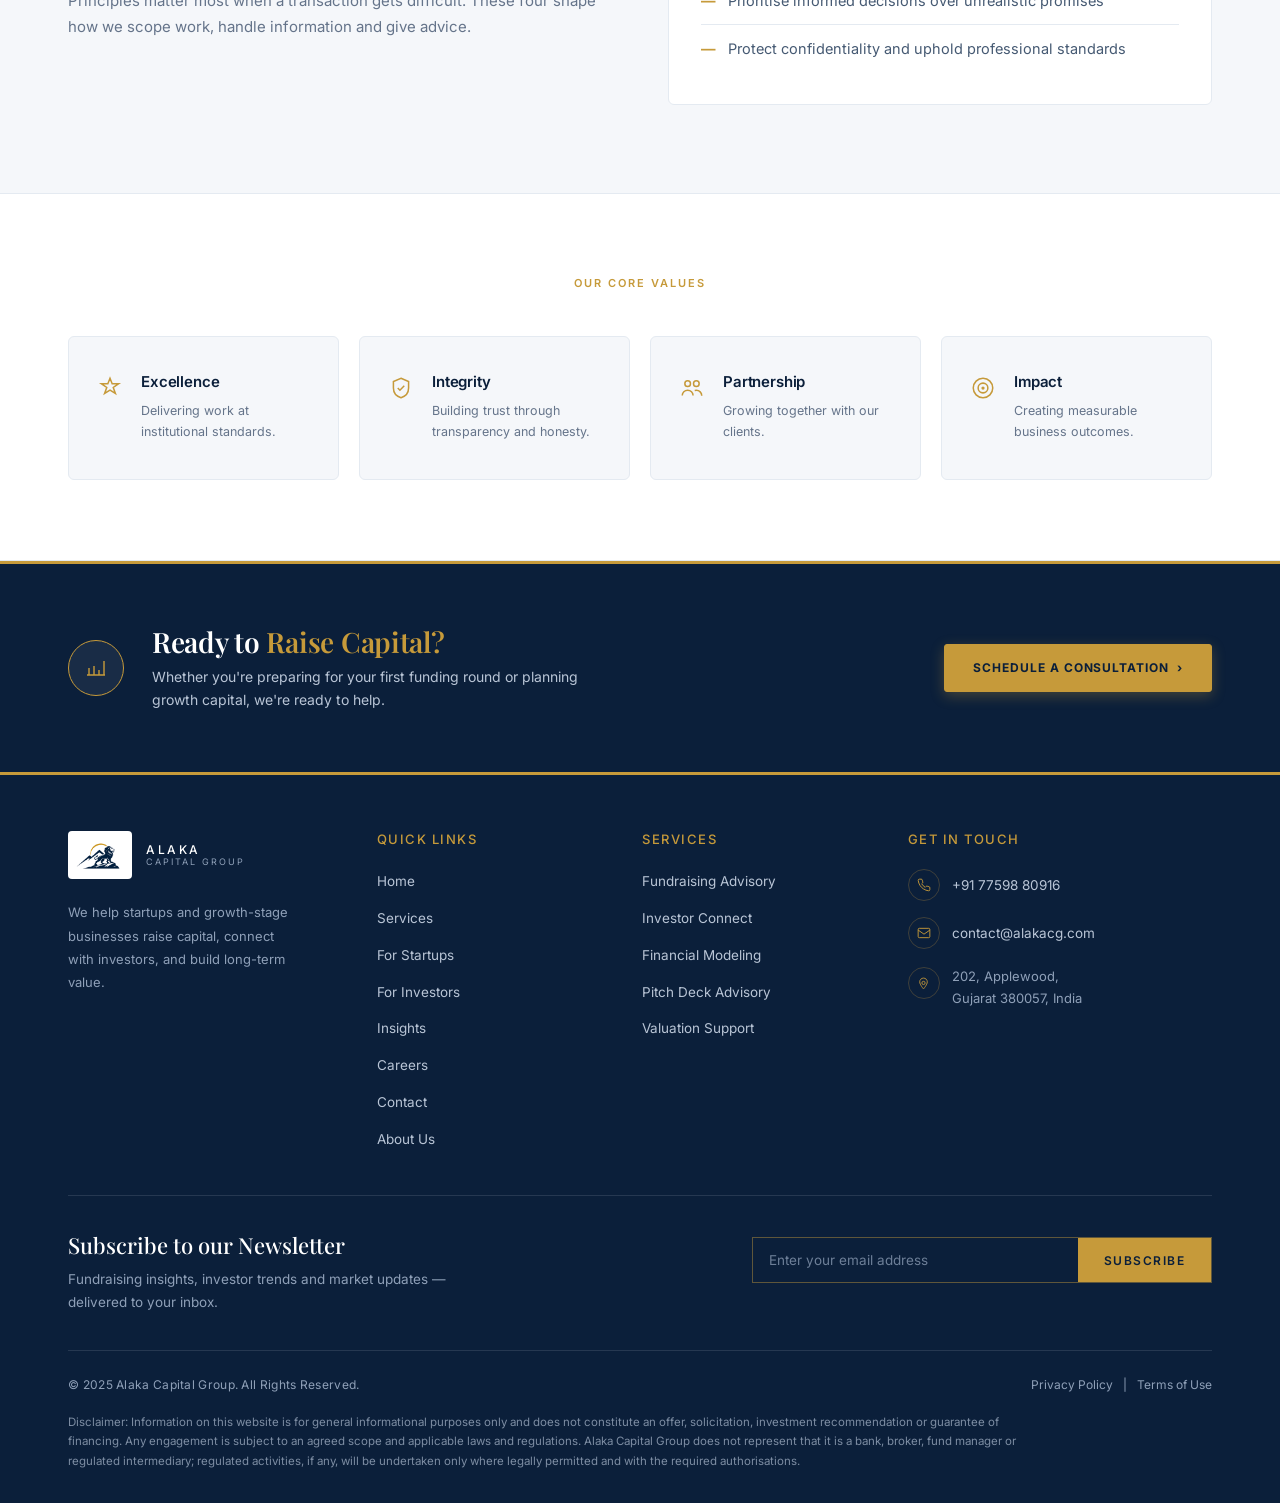
==== commit 1d1a98a4: "about change" ====
--- a/about.html
+++ b/about.html
@@ -39,76 +39,106 @@
   img{max-width:100%;display:block;}
   .container{max-width:1240px;margin:0 auto;padding:0 48px;}
 
-  /* HERO */
+  /* HERO - UNIFIED INSTITUTIONAL LAYOUT (NO EMPTY SPACE) */
   .hero{
+    padding:88px 24px 64px;
+    background:#FFFFFF;
+    background-image:radial-gradient(#E4EAF1 1.2px, transparent 1.2px);
+    background-size:28px 28px;
+    border-bottom:1px solid var(--border-color);
+    position:relative;
+    overflow:hidden;
+  }
+  .hero::before{
+    content:'';
+    position:absolute;
+    top:0;
+    left:50%;
+    transform:translateX(-50%);
+    width:800px;
+    height:360px;
+    background:radial-gradient(circle, rgba(198, 154, 58, 0.08) 0%, transparent 70%);
+    pointer-events:none;
+  }
+  .hero-container{
+    max-width:1160px;
+    margin:0 auto;
+    text-align:center;
+    position:relative;
+    z-index:2;
+  }
+  .hero h1{
+    font-family:var(--font-heading);
+    font-size:clamp(32px, 4.5vw, 50px);
+    line-height:1.18;
+    color:var(--navy-primary);
+    margin:0 auto 20px;
+    max-width:920px;
+    letter-spacing:-0.5px;
+  }
+  .hero h1 .accent{
+    color:var(--gold-premium);
+  }
+  .hero-desc{
+    font-size:16.5px;
+    line-height:1.8;
+    color:var(--text-secondary);
+    margin:0 auto 34px;
+    max-width:740px;
+  }
+  .hero-ctas{
+    display:flex;
+    gap:16px;
+    justify-content:center;
+    align-items:center;
+    flex-wrap:wrap;
+    margin-bottom:54px;
+  }
+  .hero-pillars-grid{
     display:grid;
-    grid-template-columns:1fr 1fr;
-    min-height:500px;
-    background: #FFFFFF;
-    border-bottom: 1px solid var(--border-color);
-  }
-  .hero-left{
-    padding:72px 56px 72px 64px;
+    grid-template-columns:repeat(4, 1fr);
+    gap:18px;
+    text-align:left;
+    padding-top:40px;
+    border-top:1px solid var(--border-color);
+  }
+  .pillar-card{
+    background:#FFFFFF;
+    border:1px solid var(--border-color);
+    border-radius:8px;
+    padding:24px 20px;
+    box-shadow:0 4px 16px rgba(11, 31, 58, 0.04);
+    transition:transform 0.2s, box-shadow 0.2s, border-color 0.2s;
     display:flex;
     flex-direction:column;
-    justify-content:center;
-    background: #FFFFFF;
-  }
-  .hero-left h1{
-    font-size: clamp(32px, 4vw, 44px);
-    line-height:1.18;
-    color: var(--navy-primary);
-    margin-bottom:24px;
-  }
-  .hero-left h1 .accent{color: var(--gold-premium);}
-  .hero-left p{
-    font-size:15.5px;
-    line-height:1.85;
-    color: var(--text-secondary);
-    margin-bottom:34px;
-    max-width:440px;
-  }
-  .hero-ctas{display:flex;gap:14px;flex-wrap:wrap;}
-  .hero-right{position:relative;overflow:hidden;background:#F5F7FA;}
-  .hero-right img{width:100%;height:100%;object-fit:cover;}
-  .hero-right::after{
-    content:'';
-    position:absolute;
-    inset:0;
-    background:linear-gradient(90deg, rgba(255,255,255,0.2) 0%, rgba(11,31,58,0.3) 100%);
-  }
-  .hero-right .brand-over{
-    position:absolute;
-    bottom:0;
-    right:0;
-    z-index:2;
-    padding:28px 32px;
-    text-align:center;
-    background: rgba(11, 31, 58, 0.85);
-    backdrop-filter: blur(8px);
-    border-top-left-radius: 8px;
-    border: 1px solid rgba(198, 154, 58, 0.3);
-  }
-  .hero-right .brand-over .bmark{
-    font-family: var(--font-heading);
-    font-size:46px;
+    gap:10px;
+  }
+  .pillar-card:hover{
+    transform:translateY(-3px);
+    border-color:var(--gold-premium);
+    box-shadow:0 8px 24px rgba(198, 154, 58, 0.12);
+  }
+  .pillar-icon{
+    color:var(--gold-premium);
+    width:28px;
+    height:28px;
+  }
+  .pillar-icon svg{
+    width:100%;
+    height:100%;
+  }
+  .pillar-title{
+    font-family:var(--font-heading);
+    font-size:16.5px;
     font-weight:600;
-    color: var(--gold-premium);
-    line-height:1;
-  }
-  .hero-right .brand-over .bname{
-    font-family: var(--font-body);
+    color:var(--navy-primary);
+    line-height:1.25;
+  }
+  .pillar-desc{
     font-size:13px;
-    letter-spacing:2.5px;
-    color: #FFFFFF;
-    font-weight:600;
-    margin-top:6px;
-  }
-  .hero-right .brand-over .bsub{
-    font-size:9.5px;
-    letter-spacing:2px;
-    color: var(--gold-premium);
-    font-weight:500;
+    line-height:1.6;
+    color:var(--text-secondary);
+    margin:0;
   }
 
   /* WHO WE ARE */
@@ -438,8 +468,8 @@
   }
 
   @media(max-width:980px){
-    .hero{grid-template-columns:1fr;}
-    .hero-right{min-height:340px;}
+    .hero{padding:64px 20px 48px;}
+    .hero-pillars-grid{grid-template-columns:repeat(2, 1fr);gap:16px;}
     .who-wrap{grid-template-columns:1fr;}
     .who-right{grid-template-columns:1fr 1fr;}
     .mv-wrap{grid-template-columns:1fr;}
@@ -453,7 +483,11 @@
 
   @media(max-width:640px){
     .container{padding:0 20px;}
-    .hero-left{padding:48px 24px;}
+    .hero{padding:48px 16px 36px;}
+    .hero-desc{font-size:15px;margin-bottom:28px;}
+    .hero-ctas{margin-bottom:36px;flex-direction:column;width:100%;}
+    .hero-ctas a{width:100%;text-align:center;}
+    .hero-pillars-grid{grid-template-columns:1fr;gap:14px;padding-top:28px;}
     .who-left{padding:48px 24px;}
     .who-right{padding:32px 24px;grid-template-columns:1fr 1fr;}
     .apart-grid{grid-template-columns:1fr 1fr;}
@@ -510,21 +544,45 @@
 
 <!-- HERO -->
 <section class="hero">
-  <div class="hero-left">
-    <div class="eyebrow">About Alaka</div>
-    <h1>More Than Advisors.<br>We Are <span class="accent">Capital Partners</span><br>In Your Growth Journey.</h1>
-    <p>Alaka Capital Group originates, structures and executes capital raises and strategic transactions for India's next generation of market leaders.</p>
+  <div class="hero-container">
+    <div class="eyebrow center">About Alaka Capital Group</div>
+    <h1>More Than Advisors.<br>We Are <span class="accent">Capital Partners</span> In Your Growth Journey.</h1>
+    <p class="hero-desc">Alaka Capital Group originates, structures and executes capital raises and strategic transactions for India's next generation of market leaders.</p>
     <div class="hero-ctas">
-      <a href="#leadership" class="btn-solid">Meet Our Team</a>
-      <a href="contact.html" class="btn-outline-dark">Contact Us</a>
-    </div>
-  </div>
-  <div class="hero-right">
-    <img src="logo-templates/About page photo.png" alt="Alaka Capital Group About Page Image">
-    <div class="brand-over">
-      <div class="bmark">AG</div>
-      <div class="bname">ALAKA</div>
-      <div class="bsub">CAPITAL GROUP</div>
+      <a href="#leadership" class="btn-solid">Meet Our Team &nbsp;&rsaquo;</a>
+      <a href="contact.html" class="btn-outline-dark">Contact Us &nbsp;&rsaquo;</a>
+    </div>
+
+    <!-- Institutional Advisory Pillars Grid (Seamlessly fills the fold with authority) -->
+    <div class="hero-pillars-grid">
+      <div class="pillar-card">
+        <div class="pillar-icon">
+          <svg viewBox="0 0 24 24" fill="none" stroke="currentColor" stroke-width="1.6"><circle cx="12" cy="12" r="9"/><circle cx="12" cy="12" r="4.5"/><circle cx="12" cy="12" r="0.8" fill="currentColor"/></svg>
+        </div>
+        <div class="pillar-title">Thesis-Led Sourcing</div>
+        <p class="pillar-desc">Rigorous curation matching high-conviction ventures with institutional capital.</p>
+      </div>
+      <div class="pillar-card">
+        <div class="pillar-icon">
+          <svg viewBox="0 0 24 24" fill="none" stroke="currentColor" stroke-width="1.6"><rect x="3" y="4" width="18" height="16" rx="2"/><path d="M7 10h10M7 14h6"/></svg>
+        </div>
+        <div class="pillar-title">Institutional Diligence</div>
+        <p class="pillar-desc">Defensible 3-statement models, DCF valuations and audit-ready data rooms.</p>
+      </div>
+      <div class="pillar-card">
+        <div class="pillar-icon">
+          <svg viewBox="0 0 24 24" fill="none" stroke="currentColor" stroke-width="1.6"><path d="M12 2l3 7h7l-6 4.5 2.5 7.5-6.5-5-6.5 5 2.5-7.5-6-4.5h7z"/></svg>
+        </div>
+        <div class="pillar-title">Full-Cycle Execution</div>
+        <p class="pillar-desc">Hands-on mandate stewardship from initial deck to final term sheet closing.</p>
+      </div>
+      <div class="pillar-card">
+        <div class="pillar-icon">
+          <svg viewBox="0 0 24 24" fill="none" stroke="currentColor" stroke-width="1.6"><path d="M12 22s8-4 8-10V5l-8-3-8 3v7c0 6 8 10 8 10z"/></svg>
+        </div>
+        <div class="pillar-title">Aligned Incentives</div>
+        <p class="pillar-desc">Founder-first focus on cap table preservation and enterprise value creation.</p>
+      </div>
     </div>
   </div>
 </section>
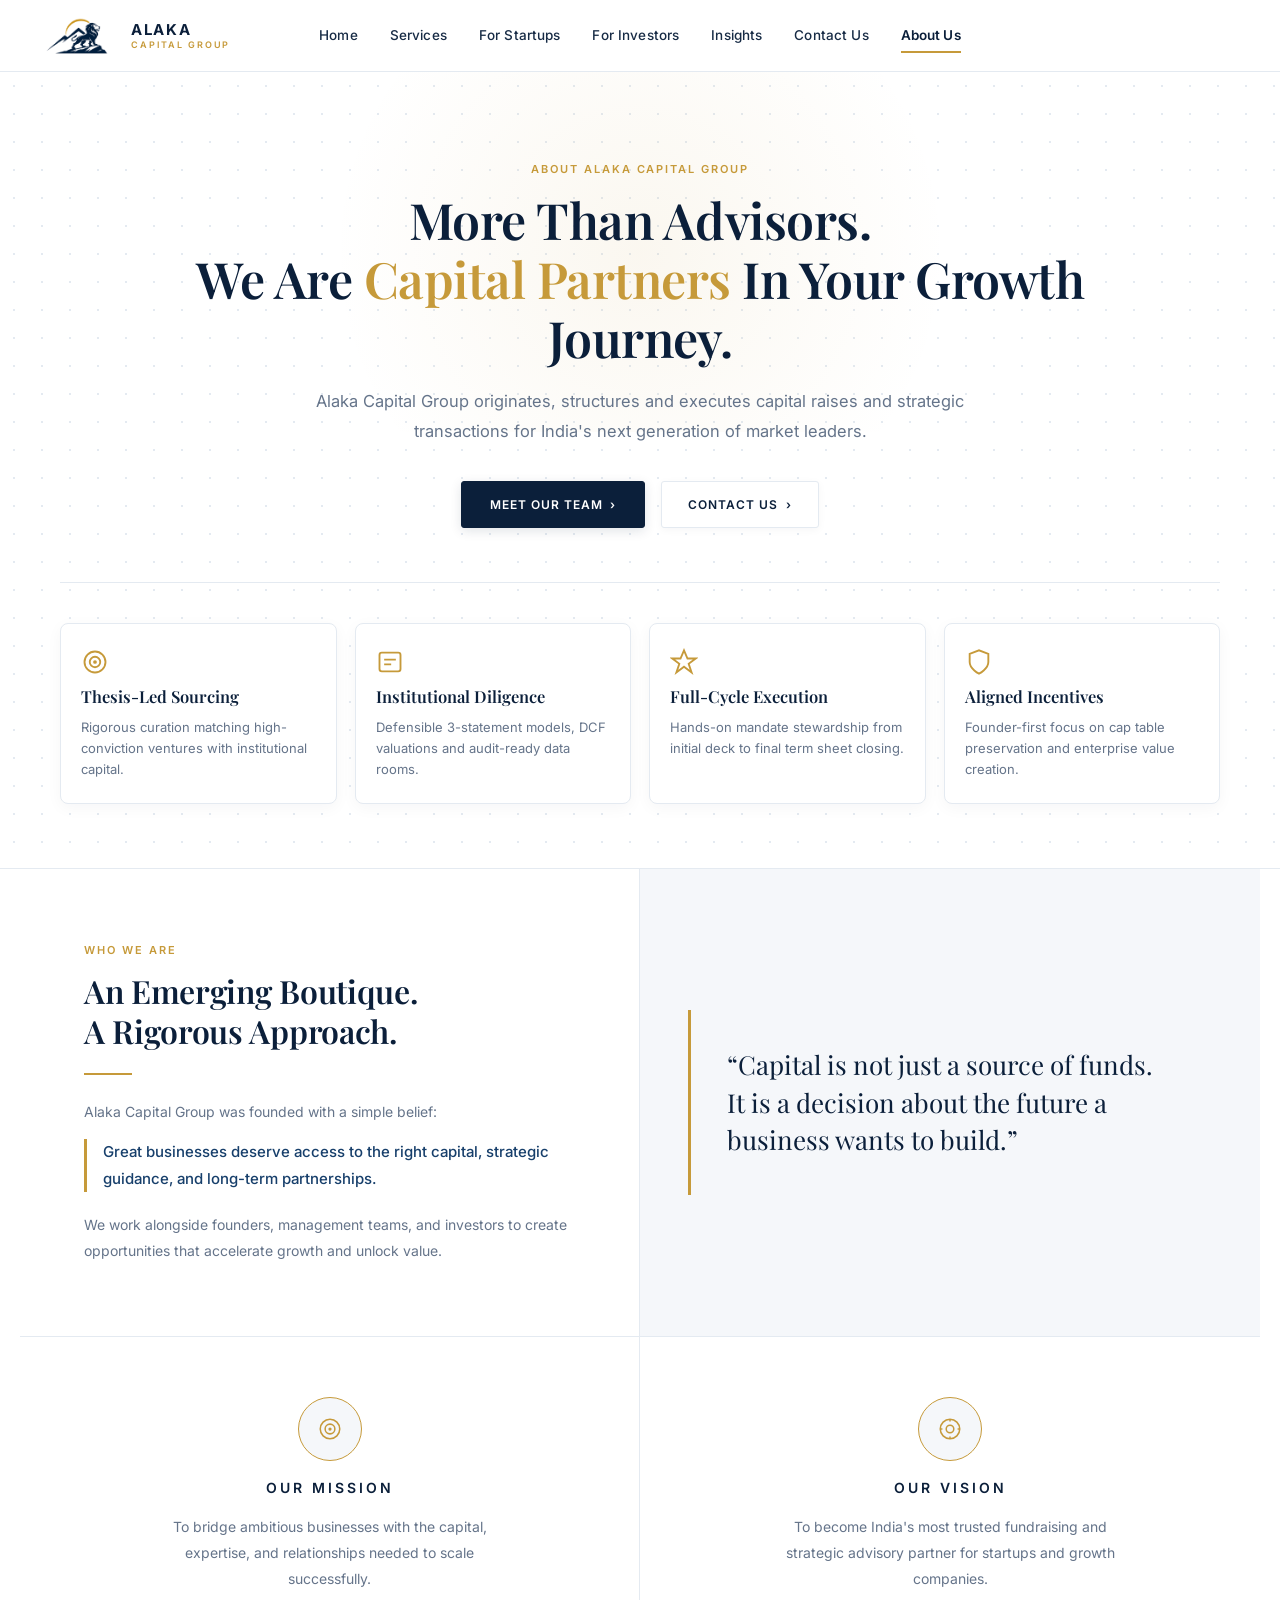
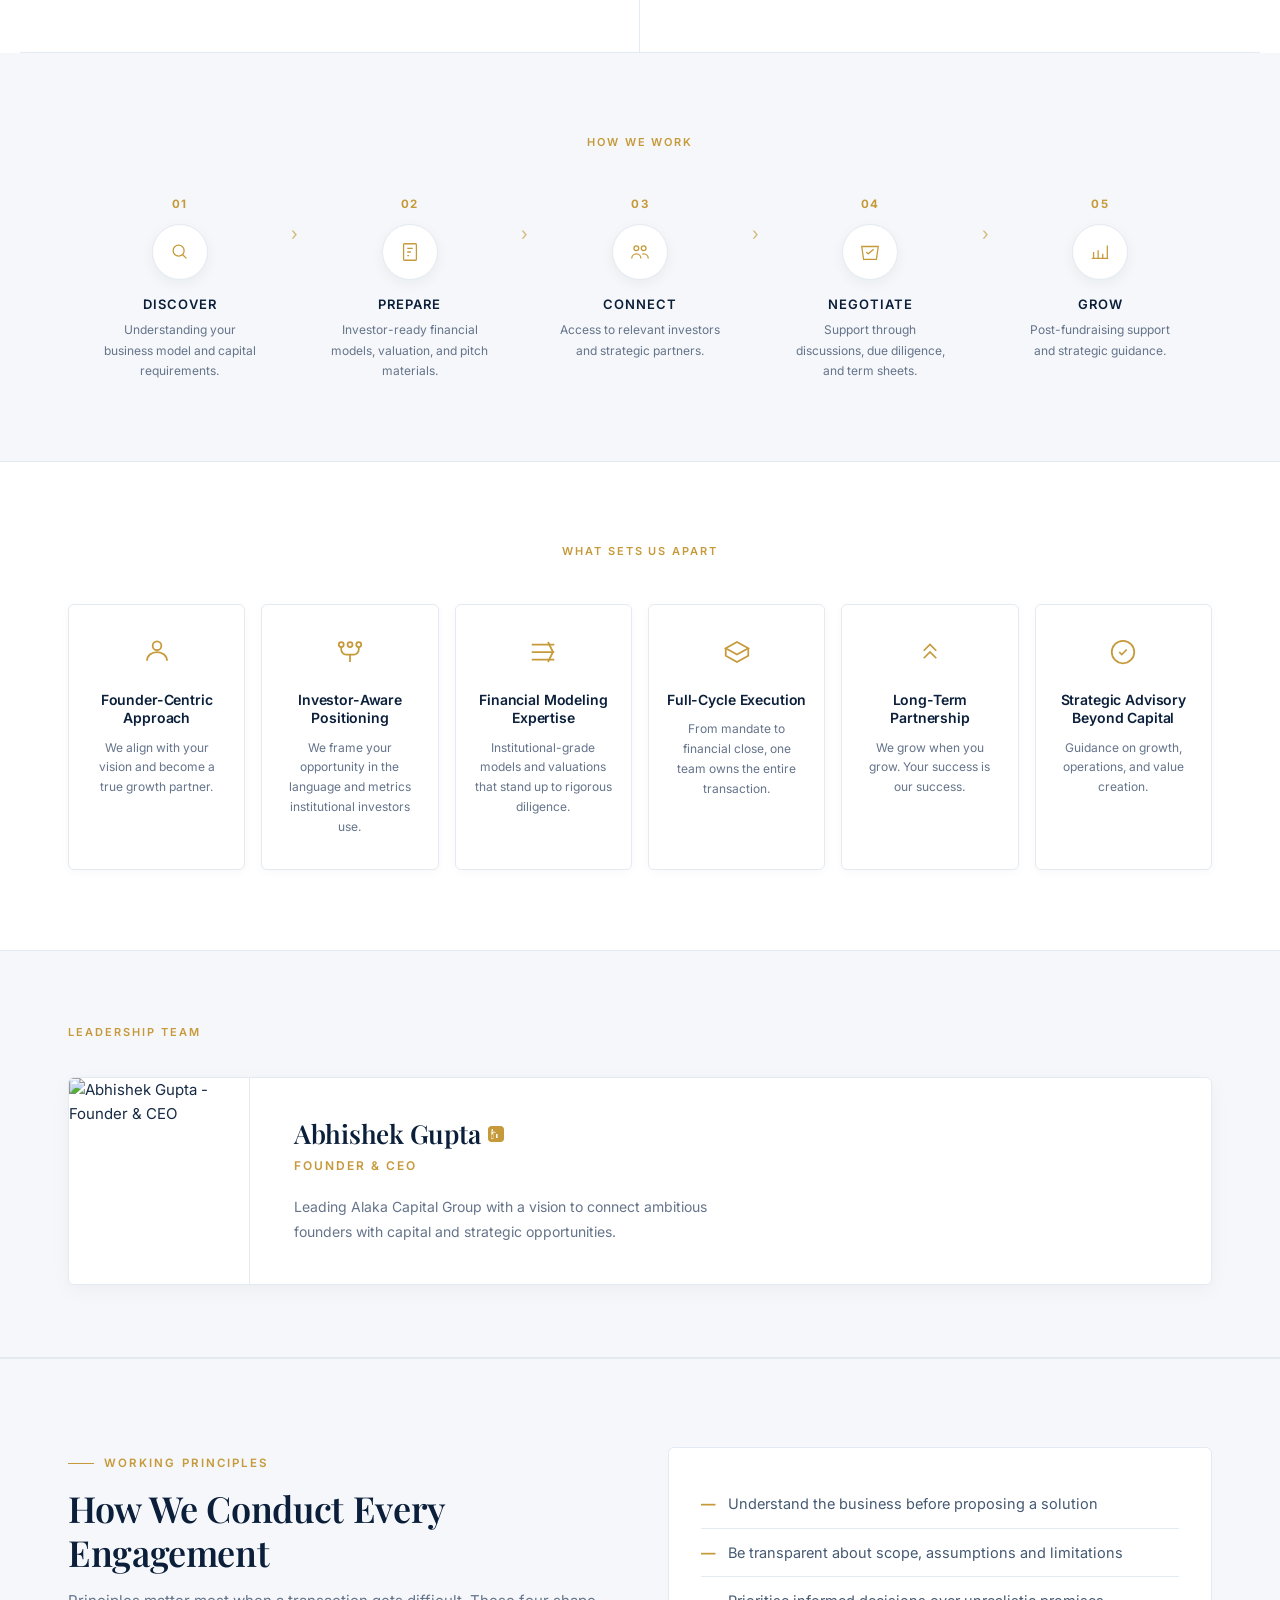
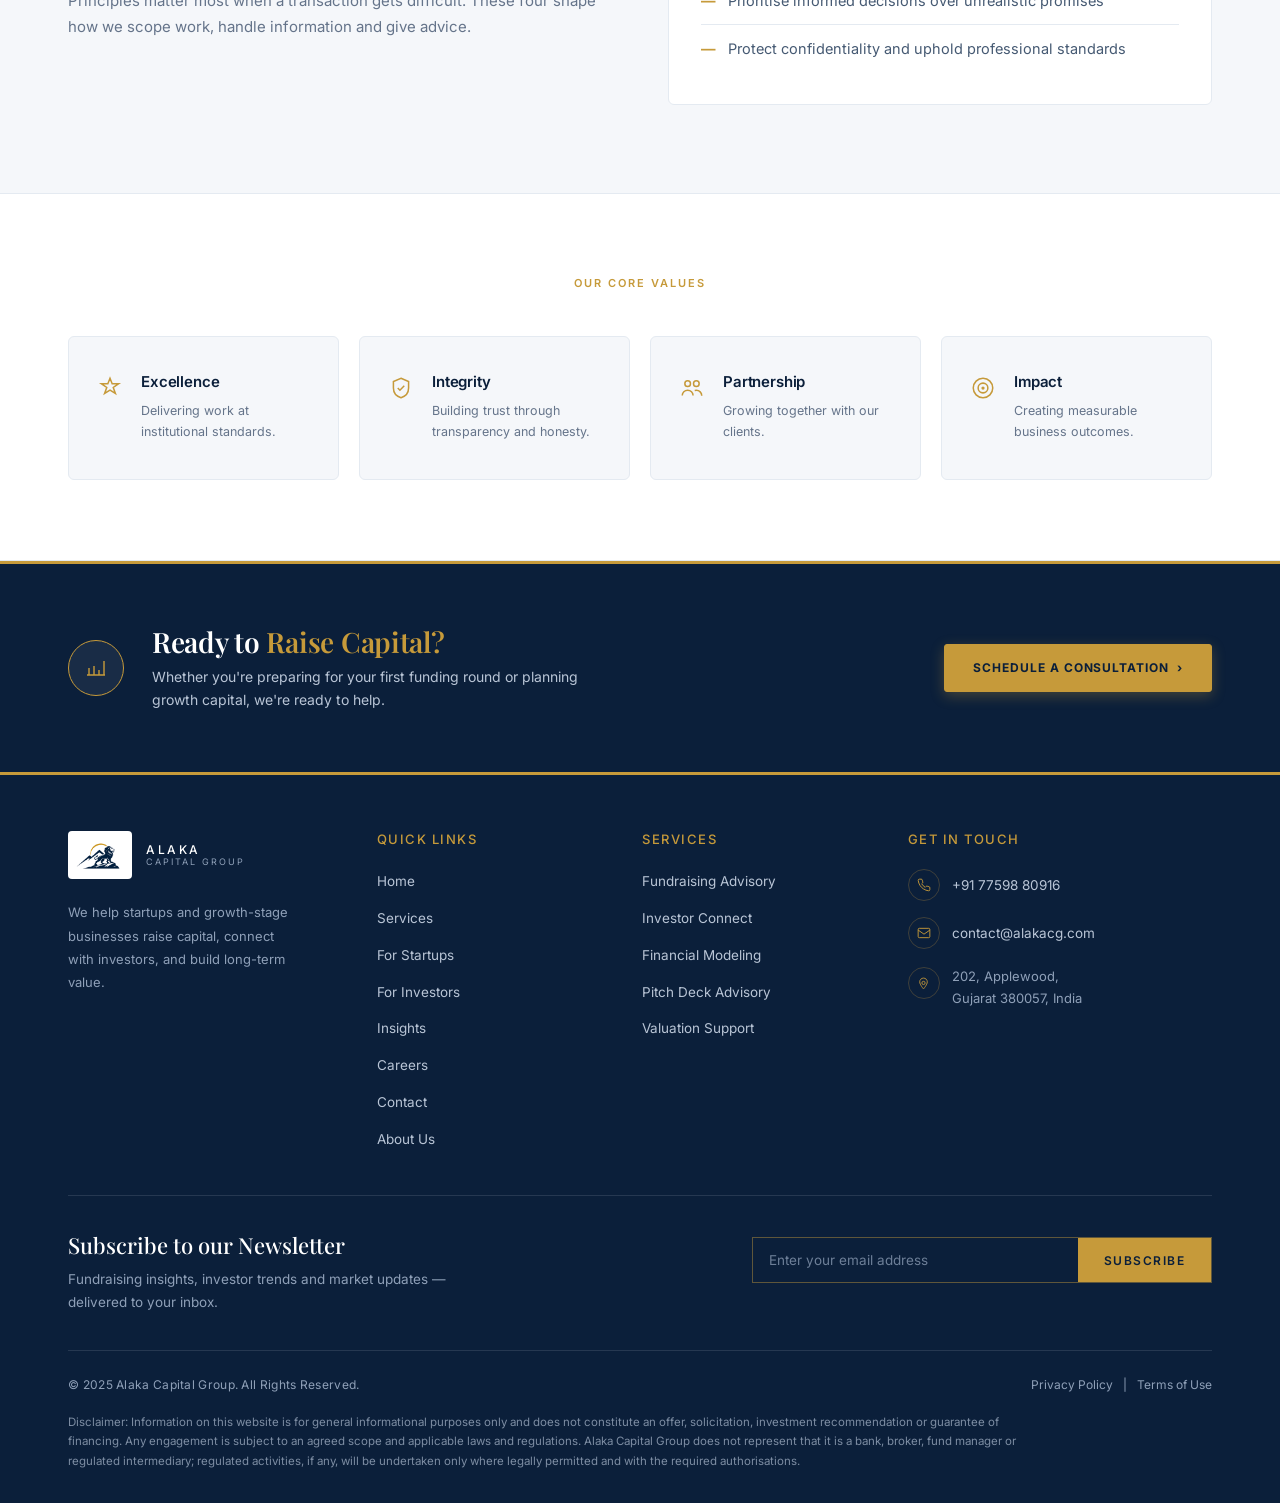
==== commit 36aaa5af: "do it" ====
--- a/about.html
+++ b/about.html
@@ -530,10 +530,8 @@
     <a href="insights.html">Insights</a>
     <a href="contact.html">Contact Us</a>
     <a href="about.html" class="active">About Us</a>
-    <a href="https://forms.gle/SG41uJaHyWQx4Vf59" target="_blank" class="nav-cta nav-cta-mobile">Get In Touch</a>
   </div>
   <div class="nav-actions">
-    <a href="https://forms.gle/SG41uJaHyWQx4Vf59" target="_blank" class="nav-cta nav-cta-desktop">Get In Touch</a>
     <button class="nav-toggle" aria-label="Menu" aria-expanded="false" aria-controls="nav-links">
       <span></span>
       <span></span>
